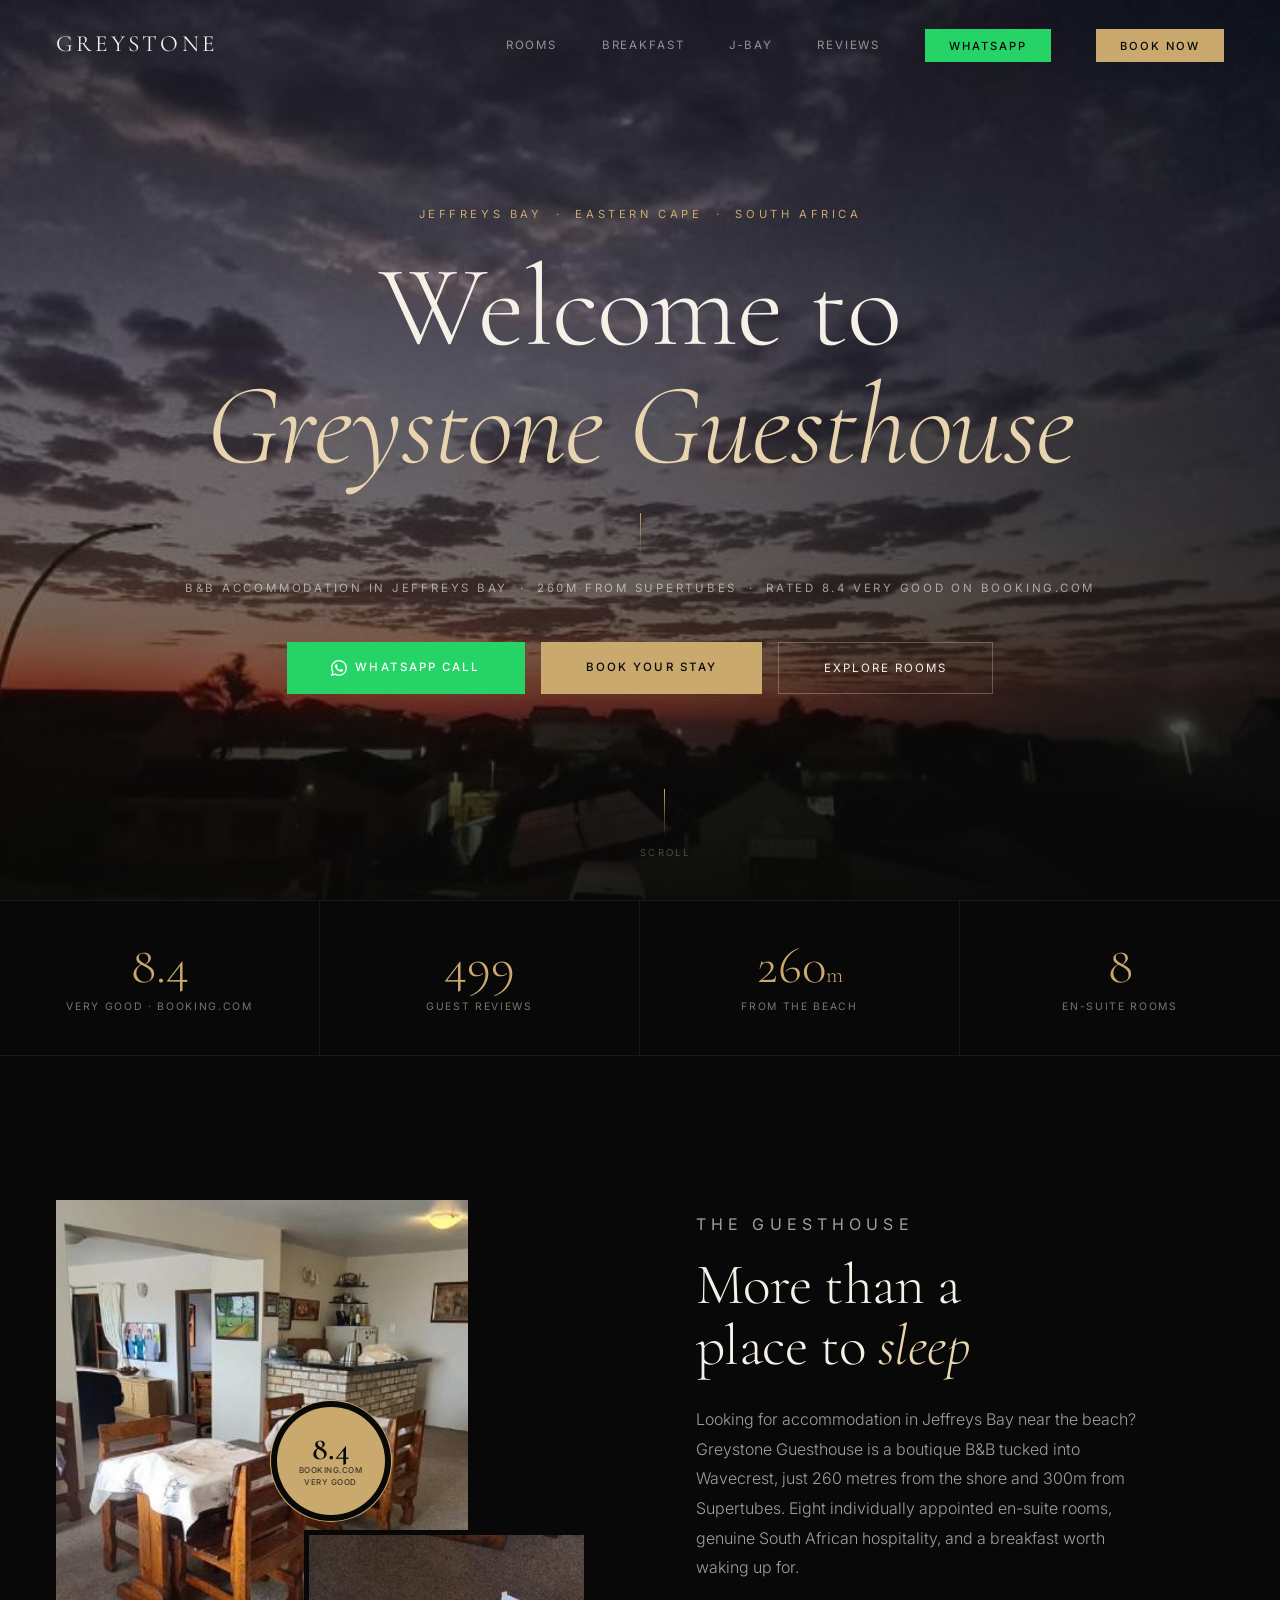
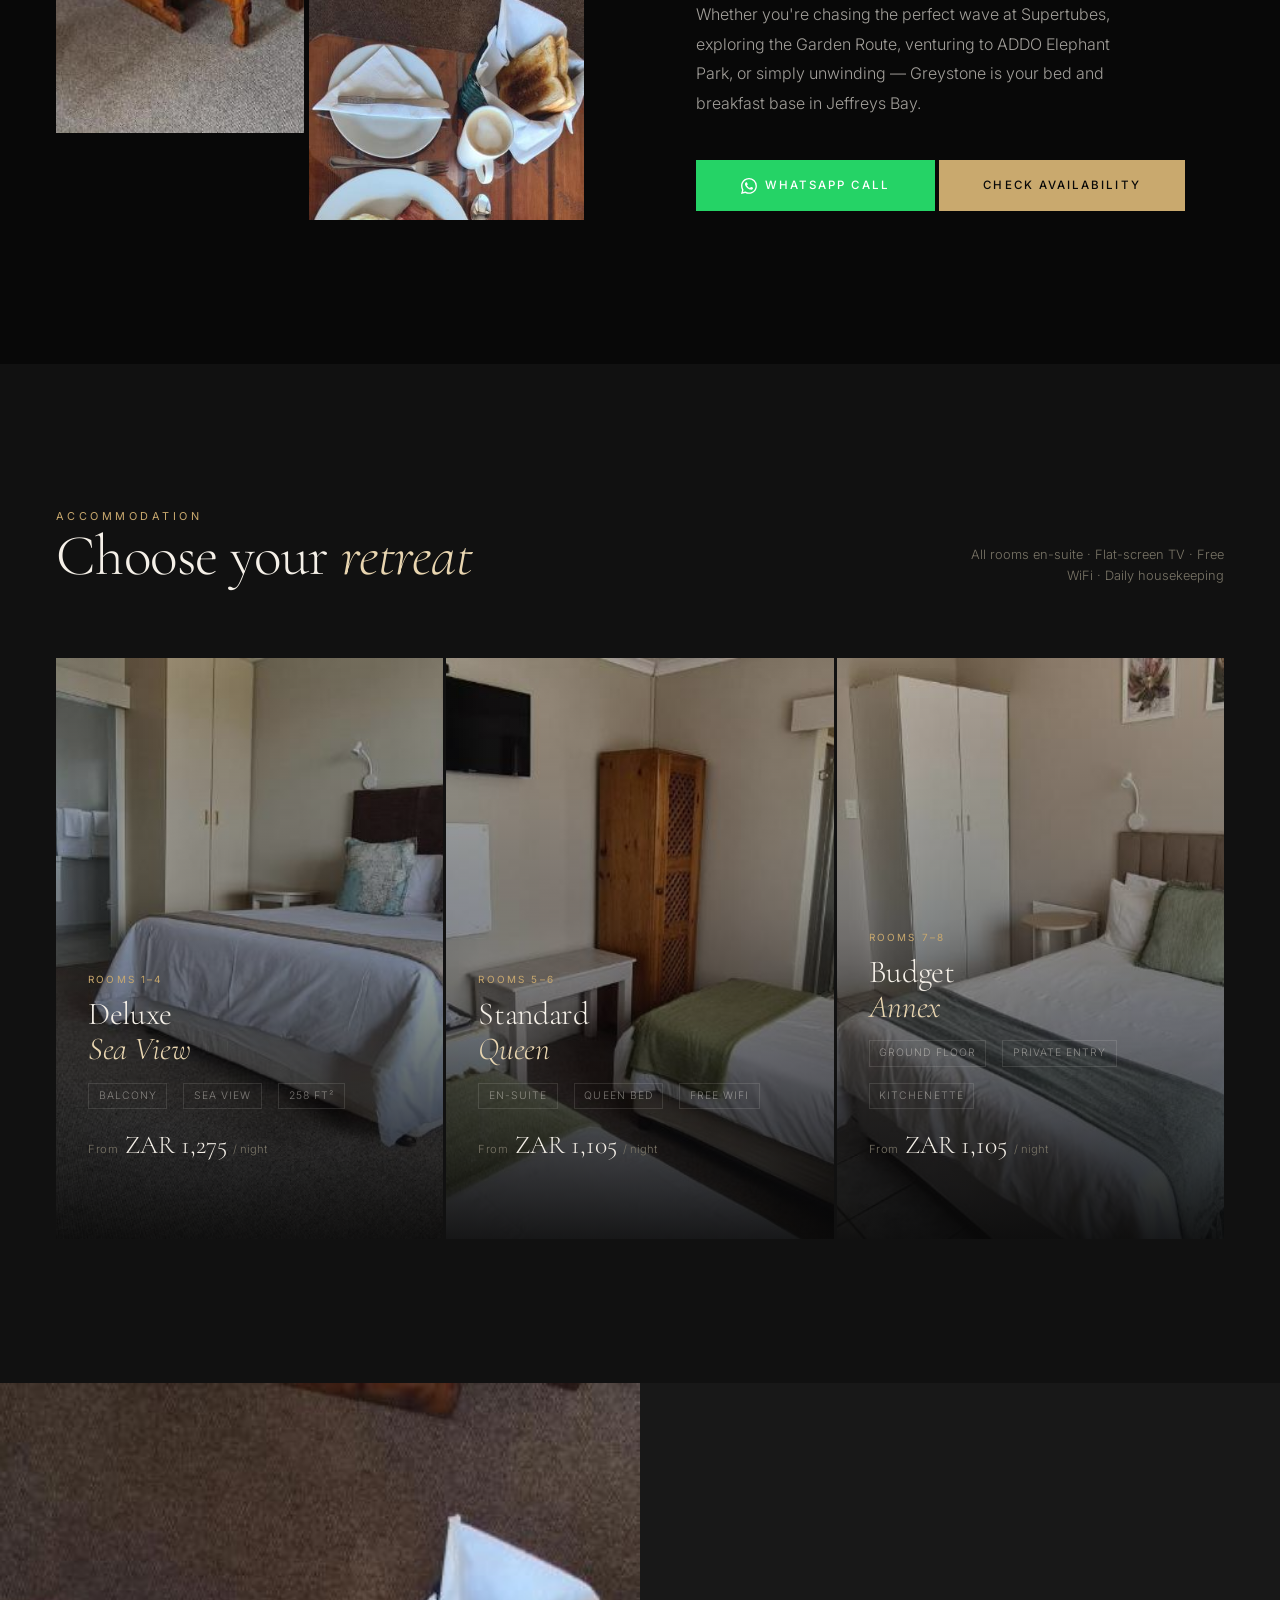
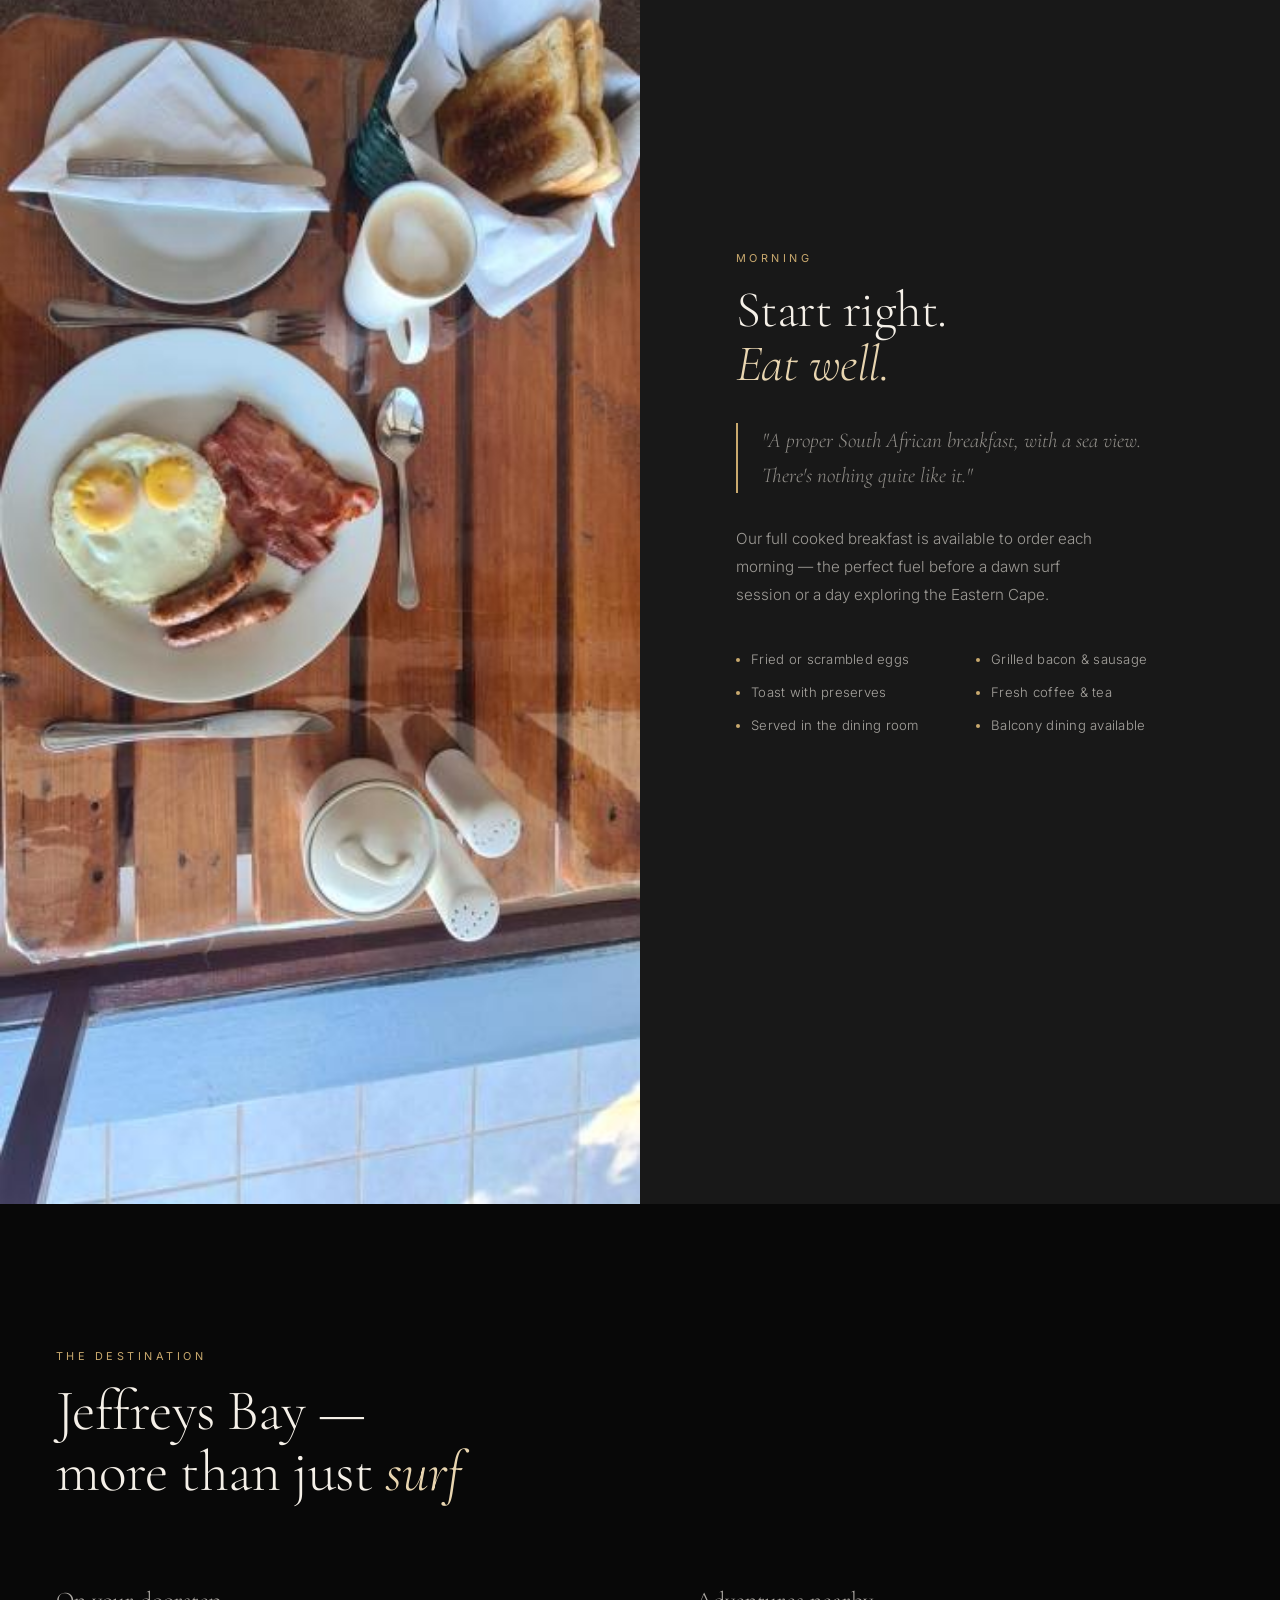
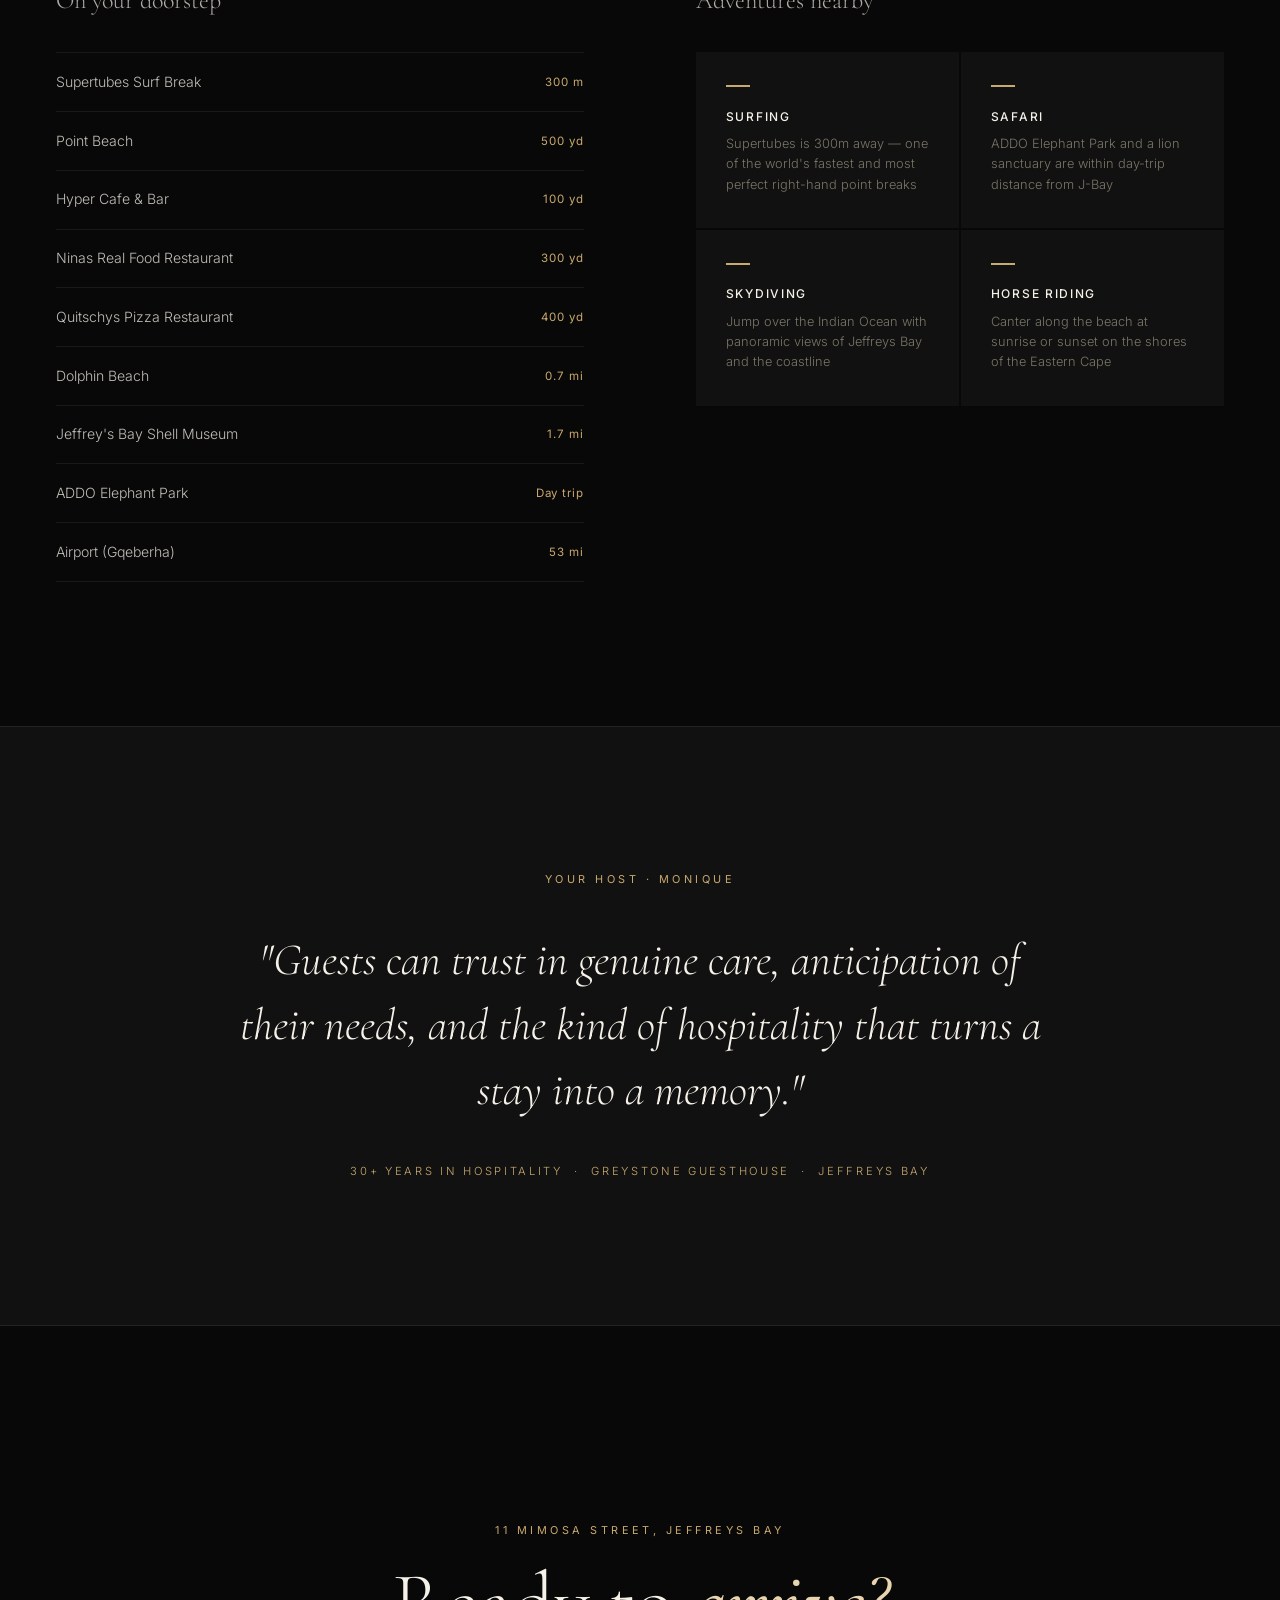
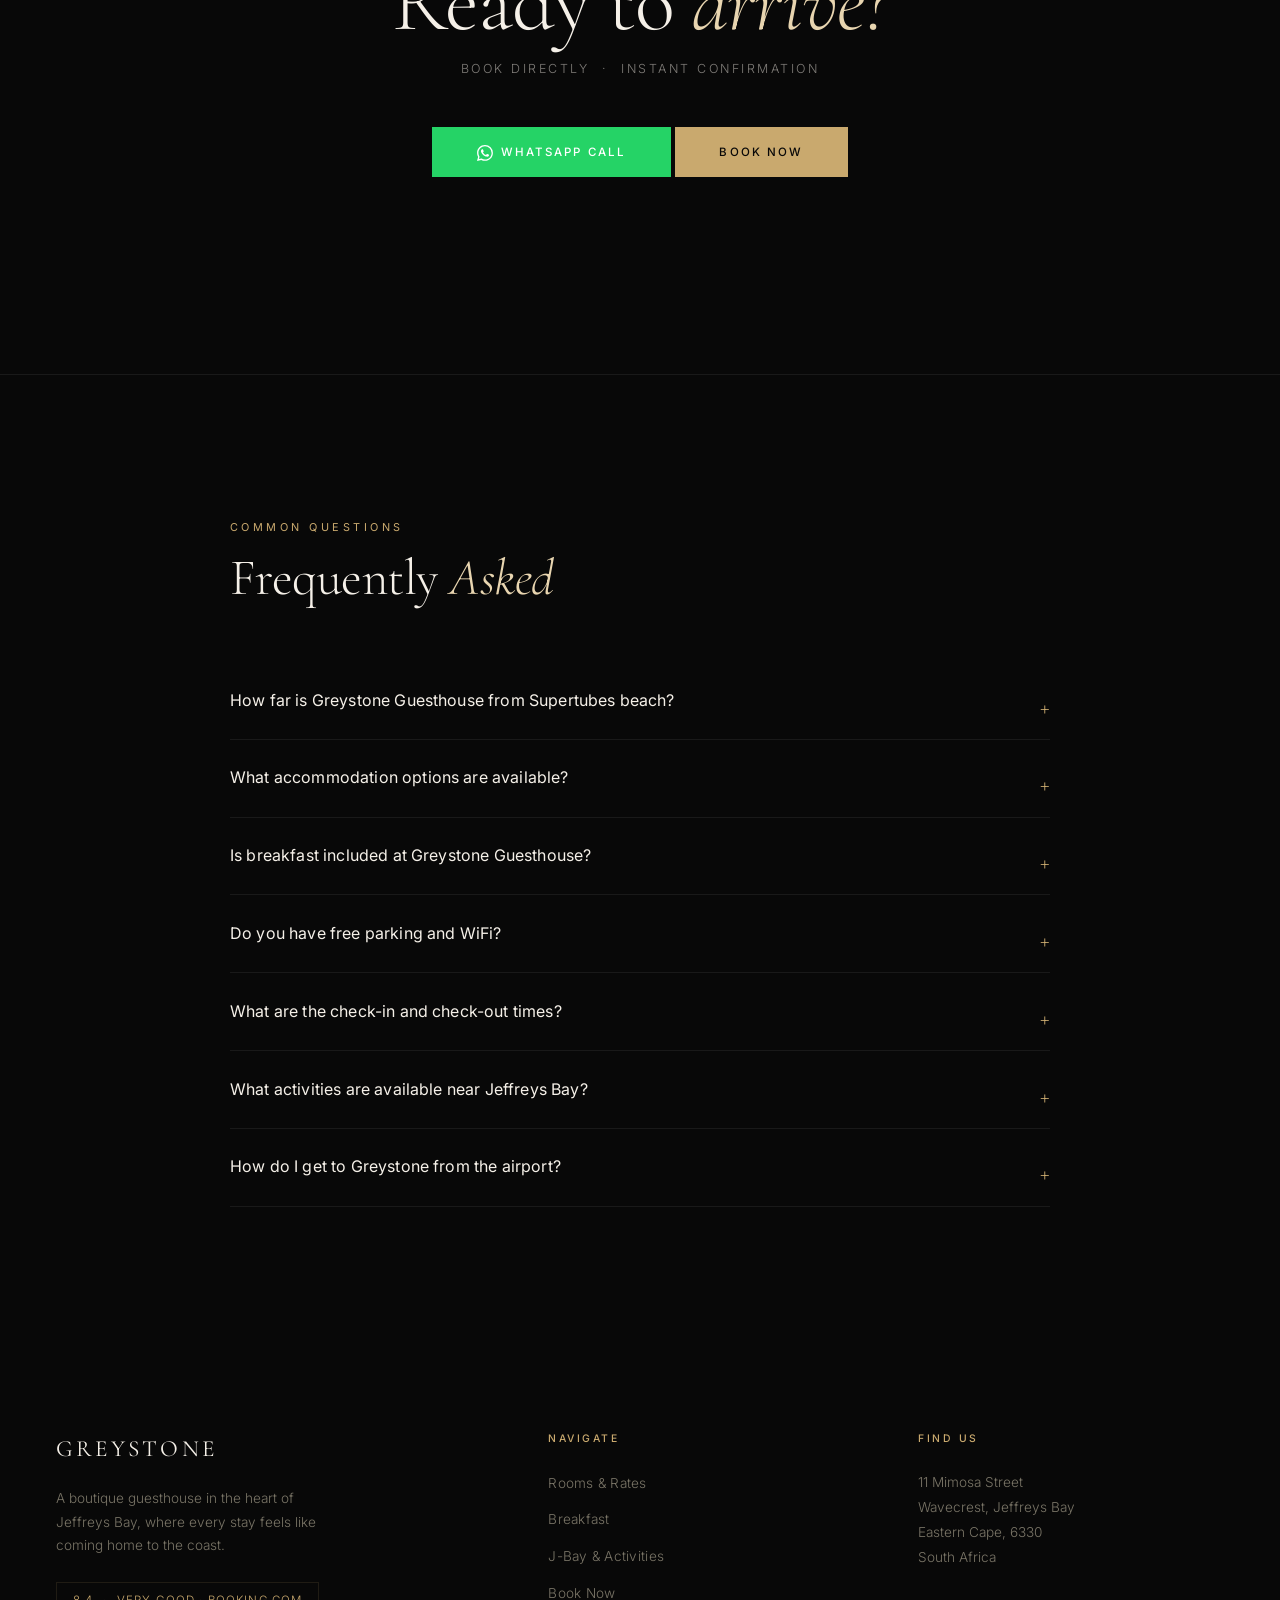
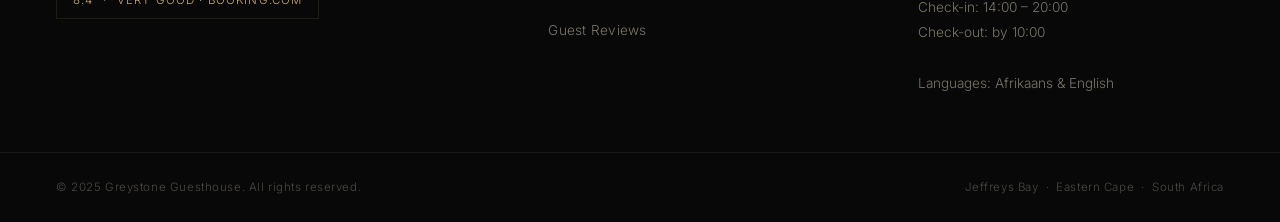
==== index.html @ b2147242 "Add comprehensive SEO: structured data, meta tags, FAQ section, sitemap - Add Schema.org JSON-LD (Lo" ====
<!DOCTYPE html>
<html lang="en-ZA">
<head>
  <meta charset="UTF-8">
  <meta name="viewport" content="width=device-width, initial-scale=1.0">
  <title>Greystone Guesthouse | B&B Accommodation in Jeffreys Bay, South Africa</title>
  <meta name="description" content="Greystone Guesthouse — affordable B&B accommodation in Jeffreys Bay, 260m from Supertubes beach. 8 en-suite rooms from ZAR 638/night, full South African breakfast, free WiFi & parking. Rated 8.4 Very Good on Booking.com. Book direct.">
  <meta name="keywords" content="Jeffreys Bay accommodation, B&B Jeffreys Bay, guesthouse Jeffreys Bay, Jeffreys Bay bed and breakfast, accommodation near Supertubes, J-Bay guesthouse, Eastern Cape accommodation, Jeffreys Bay holiday, surf accommodation Jeffreys Bay, budget accommodation Jeffreys Bay, sea view rooms Jeffreys Bay">
  <link rel="canonical" href="https://greystoneguesthouse.co.za/">

  <!-- Open Graph -->
  <meta property="og:type" content="website">
  <meta property="og:title" content="Greystone Guesthouse | B&B Accommodation in Jeffreys Bay">
  <meta property="og:description" content="Boutique guesthouse 260m from Supertubes. 8 en-suite rooms, full breakfast, free WiFi & parking. Rated 8.4 Very Good on Booking.com.">
  <meta property="og:url" content="https://greystoneguesthouse.co.za/">
  <meta property="og:image" content="https://greystoneguesthouse.co.za/images/553368676.jpg">
  <meta property="og:image:width" content="1200">
  <meta property="og:image:height" content="630">
  <meta property="og:locale" content="en_ZA">
  <meta property="og:site_name" content="Greystone Guesthouse">

  <!-- Twitter Card -->
  <meta name="twitter:card" content="summary_large_image">
  <meta name="twitter:title" content="Greystone Guesthouse | B&B Jeffreys Bay">
  <meta name="twitter:description" content="Boutique B&B 260m from Supertubes. 8 en-suite rooms, full breakfast, rated 8.4 Very Good on Booking.com.">
  <meta name="twitter:image" content="https://greystoneguesthouse.co.za/images/553368676.jpg">

  <!-- Geo tags for local SEO -->
  <meta name="geo.region" content="ZA-EC">
  <meta name="geo.placename" content="Jeffreys Bay">
  <meta name="geo.position" content="-34.0488;25.5304">
  <meta name="ICBM" content="-34.0488, 25.5304">

  <!-- Schema.org Structured Data -->
  <script type="application/ld+json">
  {
    "@context": "https://schema.org",
    "@type": "LodgingBusiness",
    "name": "Greystone Guesthouse",
    "alternateName": ["Greystone Guest House", "Greystone B&B Jeffreys Bay"],
    "description": "Boutique bed and breakfast accommodation in Jeffreys Bay, South Africa. Located 260 metres from Supertubes beach, Greystone Guesthouse offers 8 en-suite rooms with sea views, full South African breakfast, free WiFi, and free parking. Ideal for surfers, couples, and travellers exploring the Eastern Cape and Garden Route.",
    "url": "https://greystoneguesthouse.co.za",
    "telephone": "+27829537641",
    "image": [
      "https://greystoneguesthouse.co.za/images/553368676.jpg",
      "https://greystoneguesthouse.co.za/images/541777001.jpg",
      "https://greystoneguesthouse.co.za/images/553368832.jpg",
      "https://greystoneguesthouse.co.za/images/deluxe-seaview.jpg"
    ],
    "address": {
      "@type": "PostalAddress",
      "streetAddress": "11 Mimosa Street",
      "addressLocality": "Jeffreys Bay",
      "addressRegion": "Eastern Cape",
      "postalCode": "6330",
      "addressCountry": "ZA"
    },
    "geo": {
      "@type": "GeoCoordinates",
      "latitude": -34.0488,
      "longitude": 25.5304
    },
    "hasMap": "https://www.google.com/maps?q=-34.0488,25.5304",
    "checkinTime": "14:00",
    "checkoutTime": "10:00",
    "starRating": {
      "@type": "Rating",
      "ratingValue": "3"
    },
    "numberOfRooms": 8,
    "petsAllowed": false,
    "smokingAllowed": false,
    "availableLanguage": ["English", "Afrikaans"],
    "priceRange": "ZAR 638 - ZAR 1,275",
    "currenciesAccepted": "ZAR",
    "paymentAccepted": "Visa, Mastercard, Bank Transfer",
    "amenityFeature": [
      { "@type": "LocationFeatureSpecification", "name": "Free WiFi", "value": true },
      { "@type": "LocationFeatureSpecification", "name": "Free Parking", "value": true },
      { "@type": "LocationFeatureSpecification", "name": "En-suite Bathrooms", "value": true },
      { "@type": "LocationFeatureSpecification", "name": "Flat-screen TV", "value": true },
      { "@type": "LocationFeatureSpecification", "name": "Daily Housekeeping", "value": true },
      { "@type": "LocationFeatureSpecification", "name": "BBQ Facilities", "value": true },
      { "@type": "LocationFeatureSpecification", "name": "Games Room", "value": true },
      { "@type": "LocationFeatureSpecification", "name": "Breakfast Available", "value": true },
      { "@type": "LocationFeatureSpecification", "name": "Safety Deposit Box", "value": true },
      { "@type": "LocationFeatureSpecification", "name": "Shuttle Service", "value": true }
    ],
    "makesOffer": [
      {
        "@type": "Offer",
        "name": "Deluxe Sea View Room",
        "description": "258 ft² room with balcony, partial sea view, en-suite bathroom, flat-screen TV, and free WiFi. King or double bed options available.",
        "priceSpecification": {
          "@type": "PriceSpecification",
          "price": "1275",
          "priceCurrency": "ZAR",
          "unitText": "per night"
        }
      },
      {
        "@type": "Offer",
        "name": "Standard Queen Room",
        "description": "En-suite room with queen bed, flat-screen TV, and free WiFi. Comfortable and affordable accommodation in Jeffreys Bay.",
        "priceSpecification": {
          "@type": "PriceSpecification",
          "price": "1105",
          "priceCurrency": "ZAR",
          "unitText": "per night"
        }
      },
      {
        "@type": "Offer",
        "name": "Budget Annex Room",
        "description": "161 ft² ground floor room with private entrance, en-suite bathroom, kitchenette with microwave, fridge and kettle, flat-screen TV, and free WiFi.",
        "priceSpecification": {
          "@type": "PriceSpecification",
          "price": "1105",
          "priceCurrency": "ZAR",
          "unitText": "per night"
        }
      }
    ],
    "aggregateRating": {
      "@type": "AggregateRating",
      "ratingValue": "8.4",
      "bestRating": "10",
      "worstRating": "1",
      "ratingCount": "499",
      "reviewCount": "499"
    },
    "sameAs": [
      "https://www.booking.com/hotel/za/greystone-guesthouse-jeffreys-bay.en-gb.html",
      "https://www.tripadvisor.co.uk/Hotel_Review-g469383-d1342566-Reviews-Greystone_Guest_House-Jeffreys_Bay_Eastern_Cape.html"
    ]
  }
  </script>

  <!-- FAQ Schema -->
  <script type="application/ld+json">
  {
    "@context": "https://schema.org",
    "@type": "FAQPage",
    "mainEntity": [
      {
        "@type": "Question",
        "name": "How far is Greystone Guesthouse from Supertubes beach?",
        "acceptedAnswer": {
          "@type": "Answer",
          "text": "Greystone Guesthouse is just 260 metres (about a 3-minute walk) from the beach and 300 metres from Supertubes, one of the world's most famous surf breaks. We're located in the Wavecrest area of Jeffreys Bay."
        }
      },
      {
        "@type": "Question",
        "name": "What accommodation options are available at Greystone Guesthouse?",
        "acceptedAnswer": {
          "@type": "Answer",
          "text": "Greystone offers 8 en-suite rooms across three tiers: Deluxe Sea View rooms (Rooms 1-4) with balconies and sea views from ZAR 1,275/night, Standard Queen rooms (Rooms 5-6) from ZAR 1,105/night, and Budget Annex rooms (Rooms 7-8) with private entrances and kitchenettes from ZAR 1,105/night. Single occupancy rates start from ZAR 638/night."
        }
      },
      {
        "@type": "Question",
        "name": "Is breakfast included at Greystone Guesthouse?",
        "acceptedAnswer": {
          "@type": "Answer",
          "text": "A full cooked South African breakfast is available to order each morning, featuring eggs, bacon, sausages, toast, fresh coffee and tea. Breakfast can be enjoyed in the dining room or on the balcony with sea views."
        }
      },
      {
        "@type": "Question",
        "name": "Does Greystone Guesthouse have free parking and WiFi?",
        "acceptedAnswer": {
          "@type": "Answer",
          "text": "Yes, Greystone Guesthouse offers free private on-site parking (no reservation needed) and free WiFi throughout the property, including in all guest rooms."
        }
      },
      {
        "@type": "Question",
        "name": "What is the check-in and check-out time at Greystone Guesthouse?",
        "acceptedAnswer": {
          "@type": "Answer",
          "text": "Check-in is from 14:00 to 20:00 (advance notice of arrival time is required). Check-out is between 07:00 and 10:00."
        }
      },
      {
        "@type": "Question",
        "name": "What activities are available near Greystone Guesthouse in Jeffreys Bay?",
        "acceptedAnswer": {
          "@type": "Answer",
          "text": "Jeffreys Bay offers world-class surfing at Supertubes (300m away), beach horse riding, skydiving over the Indian Ocean, ADDO Elephant Park day trips, lion sanctuary visits, snorkelling, diving, fishing, windsurfing, golf, and hiking. Restaurants and a supermarket are within 100 metres."
        }
      },
      {
        "@type": "Question",
        "name": "How do I get to Greystone Guesthouse from the airport?",
        "acceptedAnswer": {
          "@type": "Answer",
          "text": "Greystone Guesthouse is 64 km (about 53 miles) from Chief Dawid Stuurman International Airport (formerly Port Elizabeth Airport) in Gqeberha. The drive takes approximately 1 hour. A shuttle service is available at an additional charge."
        }
      }
    ]
  }
  </script>

  <!-- Breadcrumb Schema -->
  <script type="application/ld+json">
  {
    "@context": "https://schema.org",
    "@type": "BreadcrumbList",
    "itemListElement": [
      {
        "@type": "ListItem",
        "position": 1,
        "name": "Greystone Guesthouse",
        "item": "https://greystoneguesthouse.co.za/"
      }
    ]
  }
  </script>

  <link rel="preconnect" href="https://fonts.googleapis.com">
  <link rel="preconnect" href="https://fonts.gstatic.com" crossorigin>
  <link href="https://fonts.googleapis.com/css2?family=Cormorant+Garamond:ital,wght@0,300;0,400;0,600;1,300;1,400;1,600&family=Inter:wght@300;400;500&display=swap" rel="stylesheet">
  <style>
    /* ─── RESET & BASE ─────────────────────────────────────────── */
    *, *::before, *::after { margin: 0; padding: 0; box-sizing: border-box; }

    :root {
      --ink:         #080808;
      --surface:     #111111;
      --surface-2:   #181818;
      --gold:        #C9A96E;
      --gold-light:  #E8D5B0;
      --gold-dim:    rgba(201,169,110,0.15);
      --cream:       #F5F0E8;
      --muted:       #7A7567;
      --border:      rgba(201,169,110,0.12);
      --border-faint:rgba(255,255,255,0.07);
    }

    html { scroll-behavior: smooth; }

    body {
      background: var(--ink);
      color: var(--cream);
      font-family: 'Inter', sans-serif;
      font-weight: 300;
      font-size: 16px;
      line-height: 1.6;
      overflow-x: hidden;
    }

    img { display: block; }

    /* ─── SCROLL REVEAL ─────────────────────────────────────────── */
    .reveal {
      opacity: 0;
      transform: translateY(44px);
      transition: opacity 0.85s cubic-bezier(.22,.6,.36,1),
                  transform 0.85s cubic-bezier(.22,.6,.36,1);
    }
    .reveal.visible { opacity: 1; transform: translateY(0); }
    .reveal-left  { opacity: 0; transform: translateX(-44px); transition: opacity 0.85s cubic-bezier(.22,.6,.36,1), transform 0.85s cubic-bezier(.22,.6,.36,1); }
    .reveal-left.visible { opacity: 1; transform: translateX(0); }
    .reveal-right { opacity: 0; transform: translateX(44px);  transition: opacity 0.85s cubic-bezier(.22,.6,.36,1), transform 0.85s cubic-bezier(.22,.6,.36,1); }
    .reveal-right.visible { opacity: 1; transform: translateX(0); }
    .d1 { transition-delay: 0.1s; }
    .d2 { transition-delay: 0.2s; }
    .d3 { transition-delay: 0.3s; }
    .d4 { transition-delay: 0.45s; }
    .d5 { transition-delay: 0.6s; }

    /* ─── TYPOGRAPHY HELPERS ────────────────────────────────────── */
    .eyebrow {
      font-family: 'Inter', sans-serif;
      font-size: 0.68rem;
      font-weight: 400;
      letter-spacing: 0.32em;
      text-transform: uppercase;
      color: var(--gold);
    }

    .display {
      font-family: 'Cormorant Garamond', serif;
      font-weight: 300;
      line-height: 1.05;
      letter-spacing: -0.01em;
    }
    .display em { font-style: italic; color: var(--gold-light); }

    /* ─── NAV ───────────────────────────────────────────────────── */
    #nav {
      position: fixed;
      top: 0; left: 0; right: 0;
      z-index: 200;
      padding: 1.6rem 3.5rem;
      display: flex;
      align-items: center;
      justify-content: space-between;
      transition: background 0.5s, backdrop-filter 0.5s, padding 0.4s, border-color 0.5s;
      border-bottom: 1px solid transparent;
    }

    #nav.scrolled {
      background: rgba(8,8,8,0.88);
      backdrop-filter: blur(16px);
      -webkit-backdrop-filter: blur(16px);
      padding: 1.1rem 3.5rem;
      border-color: var(--border-faint);
    }

    .nav-logo {
      font-family: 'Cormorant Garamond', serif;
      font-size: 1.45rem;
      font-weight: 400;
      letter-spacing: 0.14em;
      text-transform: uppercase;
      color: var(--cream);
      text-decoration: none;
    }

    .nav-links {
      display: flex;
      align-items: center;
      gap: 2.8rem;
      list-style: none;
    }

    .nav-links a {
      font-size: 0.72rem;
      font-weight: 400;
      letter-spacing: 0.16em;
      text-transform: uppercase;
      color: rgba(245,240,232,0.55);
      text-decoration: none;
      transition: color 0.25s;
    }
    .nav-links a:hover { color: var(--cream); }

    .nav-book {
      font-size: 0.7rem !important;
      font-weight: 500 !important;
      letter-spacing: 0.18em !important;
      color: var(--ink) !important;
      background: var(--gold);
      padding: 0.6rem 1.5rem;
      transition: background 0.25s, transform 0.25s !important;
    }
    .nav-book:hover { background: var(--gold-light) !important; transform: translateY(-1px) !important; }

    /* ─── HERO ──────────────────────────────────────────────────── */
    .hero {
      position: relative;
      height: 100vh;
      min-height: 680px;
      display: flex;
      align-items: center;
      justify-content: center;
      overflow: hidden;
    }

    .hero-bg {
      position: absolute;
      inset: 0;
      background-image: url('images/553368676.jpg');
      background-size: cover;
      background-position: center 40%;
      transform: scale(1.06);
      transition: transform 9s cubic-bezier(.25,.46,.45,.94);
    }
    .hero-bg.loaded { transform: scale(1); }

    .hero-overlay {
      position: absolute;
      inset: 0;
      background: linear-gradient(
        175deg,
        rgba(8,8,8,0.28) 0%,
        rgba(8,8,8,0.18) 35%,
        rgba(8,8,8,0.55) 70%,
        rgba(8,8,8,0.98) 100%
      );
    }

    .hero-content {
      position: relative;
      z-index: 2;
      text-align: center;
      padding: 0 1.5rem;
      max-width: 960px;
    }

    .hero-eyebrow {
      display: block;
      font-family: 'Inter', sans-serif;
      font-size: 0.7rem;
      font-weight: 400;
      letter-spacing: 0.32em;
      text-transform: uppercase;
      color: var(--gold);
      margin-bottom: 1.6rem;
      opacity: 0;
      transform: translateY(18px);
      animation: heroFade 0.9s 0.4s cubic-bezier(.22,.6,.36,1) forwards;
    }

    .hero-title {
      font-family: 'Cormorant Garamond', serif;
      font-size: clamp(3.8rem, 9vw, 7.5rem);
      font-weight: 300;
      line-height: 1.02;
      letter-spacing: -0.01em;
      margin-bottom: 1.8rem;
      opacity: 0;
      transform: translateY(28px);
      animation: heroFade 0.9s 0.62s cubic-bezier(.22,.6,.36,1) forwards;
    }
    .hero-title em { font-style: italic; color: var(--gold-light); }

    .hero-divider {
      width: 1px;
      height: 40px;
      background: linear-gradient(to bottom, var(--gold), transparent);
      margin: 0 auto 1.6rem;
      opacity: 0;
      animation: heroFade 0.9s 0.82s cubic-bezier(.22,.6,.36,1) forwards;
    }

    .hero-sub {
      font-size: 0.72rem;
      font-weight: 400;
      letter-spacing: 0.24em;
      text-transform: uppercase;
      color: rgba(245,240,232,0.6);
      margin-bottom: 2.8rem;
      opacity: 0;
      transform: translateY(14px);
      animation: heroFade 0.9s 0.92s cubic-bezier(.22,.6,.36,1) forwards;
    }

    .hero-ctas {
      display: flex;
      gap: 1rem;
      justify-content: center;
      flex-wrap: wrap;
      opacity: 0;
      transform: translateY(14px);
      animation: heroFade 0.9s 1.1s cubic-bezier(.22,.6,.36,1) forwards;
    }

    .btn-gold {
      display: inline-block;
      background: var(--gold);
      color: var(--ink);
      padding: 1rem 2.8rem;
      font-size: 0.72rem;
      font-weight: 500;
      letter-spacing: 0.18em;
      text-transform: uppercase;
      text-decoration: none;
      transition: background 0.25s, transform 0.25s;
      cursor: pointer;
    }
    .btn-gold:hover { background: var(--gold-light); transform: translateY(-2px); }

    .btn-outline {
      display: inline-block;
      border: 1px solid rgba(245,240,232,0.28);
      color: var(--cream);
      padding: 1rem 2.8rem;
      font-size: 0.72rem;
      font-weight: 400;
      letter-spacing: 0.18em;
      text-transform: uppercase;
      text-decoration: none;
      transition: border-color 0.25s, transform 0.25s;
      cursor: pointer;
    }
    .btn-outline:hover { border-color: var(--cream); transform: translateY(-2px); }

    .btn-whatsapp {
      display: inline-block;
      background: #25D366;
      color: #fff;
      padding: 1rem 2.8rem;
      font-size: 0.72rem;
      font-weight: 500;
      letter-spacing: 0.18em;
      text-transform: uppercase;
      text-decoration: none;
      transition: background 0.25s, transform 0.25s;
      cursor: pointer;
    }
    .btn-whatsapp:hover { background: #1ebe57; transform: translateY(-2px); }
    .btn-whatsapp svg { vertical-align: middle; margin-right: 0.5rem; }

    .hero-scroll-indicator {
      position: absolute;
      bottom: 2.5rem;
      left: 50%;
      transform: translateX(-50%);
      display: flex;
      flex-direction: column;
      align-items: center;
      gap: 0.5rem;
      z-index: 2;
      opacity: 0;
      animation: heroFade 0.9s 1.5s forwards;
    }
    .hero-scroll-indicator span {
      font-size: 0.6rem;
      letter-spacing: 0.24em;
      text-transform: uppercase;
      color: rgba(245,240,232,0.35);
    }
    .scroll-line {
      width: 1px;
      height: 48px;
      background: linear-gradient(to bottom, var(--gold), transparent);
      animation: scrollPulse 2.2s ease-in-out infinite;
    }

    @keyframes heroFade {
      to { opacity: 1; transform: translateY(0) translateX(0); }
    }
    @keyframes scrollPulse {
      0%,100% { transform: scaleY(1); opacity: 0.7; }
      50% { transform: scaleY(0.65); opacity: 0.25; }
    }

    /* ─── STATS BAR ─────────────────────────────────────────────── */
    .stats-bar {
      display: grid;
      grid-template-columns: repeat(4, 1fr);
      border-top: 1px solid var(--border-faint);
      border-bottom: 1px solid var(--border-faint);
    }

    .stat {
      padding: 2.5rem 1rem;
      text-align: center;
      border-right: 1px solid var(--border-faint);
      position: relative;
    }
    .stat:last-child { border-right: none; }

    .stat-num {
      font-family: 'Cormorant Garamond', serif;
      font-size: clamp(2.6rem, 4vw, 3.8rem);
      font-weight: 300;
      color: var(--gold);
      line-height: 1;
      display: block;
    }

    .stat-label {
      font-size: 0.65rem;
      font-weight: 400;
      letter-spacing: 0.16em;
      text-transform: uppercase;
      color: var(--muted);
      margin-top: 0.4rem;
      display: block;
    }

    /* ─── ABOUT ─────────────────────────────────────────────────── */
    .about-section {
      padding: 9rem 3.5rem;
    }

    .about-inner {
      max-width: 1300px;
      margin: 0 auto;
      display: grid;
      grid-template-columns: 1fr 1fr;
      gap: 7rem;
      align-items: center;
    }

    .about-visual {
      position: relative;
      height: 620px;
    }

    .about-img-main {
      position: absolute;
      top: 0; left: 0;
      width: 78%;
      height: 86%;
      object-fit: cover;
      object-position: center;
    }

    .about-img-inset {
      position: absolute;
      bottom: 0; right: 0;
      width: 52%;
      height: 46%;
      object-fit: cover;
      object-position: center top;
      outline: 5px solid var(--ink);
    }

    .about-badge {
      position: absolute;
      top: 42%; left: 52%;
      transform: translate(-50%, -50%);
      width: 108px;
      height: 108px;
      background: var(--gold);
      border-radius: 50%;
      display: flex;
      flex-direction: column;
      align-items: center;
      justify-content: center;
      z-index: 3;
      box-shadow: 0 0 0 6px var(--ink), 0 0 0 7px var(--gold);
    }
    .about-badge-num {
      font-family: 'Cormorant Garamond', serif;
      font-size: 2rem;
      font-weight: 600;
      color: var(--ink);
      line-height: 1;
    }
    .about-badge-text {
      font-family: 'Inter', sans-serif;
      font-size: 0.5rem;
      font-weight: 500;
      letter-spacing: 0.06em;
      text-transform: uppercase;
      color: rgba(8,8,8,0.7);
      text-align: center;
      line-height: 1.4;
    }

    .about-text .eyebrow { margin-bottom: 1rem; }

    .about-text h2 {
      font-size: clamp(2.8rem, 4.5vw, 4.2rem);
      margin-bottom: 1.8rem;
    }

    .about-text p {
      font-size: 1rem;
      line-height: 1.85;
      color: rgba(245,240,232,0.65);
      max-width: 440px;
    }
    .about-text p + p { margin-top: 1.1rem; }

    .about-text .btn-gold { margin-top: 2.6rem; }

    /* ─── ROOMS ─────────────────────────────────────────────────── */
    .rooms-section {
      background: var(--surface);
      padding: 9rem 3.5rem;
    }

    .rooms-header {
      max-width: 1300px;
      margin: 0 auto 4.5rem;
      display: flex;
      justify-content: space-between;
      align-items: flex-end;
      gap: 2rem;
    }

    .rooms-header h2 { font-size: clamp(2.8rem, 4.5vw, 4.2rem); }

    .rooms-note {
      font-size: 0.8rem;
      color: var(--muted);
      max-width: 260px;
      text-align: right;
      line-height: 1.6;
    }

    .rooms-grid {
      max-width: 1300px;
      margin: 0 auto;
      display: grid;
      grid-template-columns: repeat(3, 1fr);
      gap: 3px;
    }

    .room-card {
      position: relative;
      overflow: hidden;
      aspect-ratio: 2/3;
    }

    .room-card img {
      width: 100%;
      height: 100%;
      object-fit: cover;
      transition: transform 0.7s cubic-bezier(.25,.46,.45,.94);
    }
    .room-card:hover img { transform: scale(1.07); }

    .room-card-overlay {
      position: absolute;
      inset: 0;
      background: linear-gradient(
        to top,
        rgba(8,8,8,0.92) 0%,
        rgba(8,8,8,0.4) 45%,
        rgba(8,8,8,0.06) 100%
      );
      transition: background 0.4s;
    }
    .room-card:hover .room-card-overlay {
      background: linear-gradient(to top, rgba(8,8,8,0.96) 0%, rgba(8,8,8,0.55) 50%, rgba(8,8,8,0.1) 100%);
    }

    .room-card-body {
      position: absolute;
      bottom: 0; left: 0; right: 0;
      padding: 2.2rem 2rem;
    }

    .room-tier {
      font-size: 0.62rem;
      font-weight: 400;
      letter-spacing: 0.22em;
      text-transform: uppercase;
      color: var(--gold);
      margin-bottom: 0.5rem;
    }

    .room-name {
      font-family: 'Cormorant Garamond', serif;
      font-size: 2rem;
      font-weight: 300;
      line-height: 1.1;
      margin-bottom: 1rem;
    }

    .room-features {
      display: flex;
      gap: 1rem;
      flex-wrap: wrap;
      margin-bottom: 1rem;
    }

    .room-feature {
      font-size: 0.65rem;
      letter-spacing: 0.1em;
      text-transform: uppercase;
      color: rgba(245,240,232,0.45);
      border: 1px solid rgba(245,240,232,0.12);
      padding: 0.25rem 0.6rem;
    }

    .room-price-line {
      display: flex;
      align-items: baseline;
      gap: 0.4rem;
    }
    .room-price-from {
      font-size: 0.7rem;
      color: var(--muted);
      letter-spacing: 0.05em;
    }
    .room-price-amount {
      font-family: 'Cormorant Garamond', serif;
      font-size: 1.6rem;
      font-weight: 300;
      color: var(--cream);
    }
    .room-price-unit {
      font-size: 0.7rem;
      color: var(--muted);
    }

    .room-hover-cta {
      margin-top: 1.2rem;
      font-size: 0.65rem;
      letter-spacing: 0.2em;
      text-transform: uppercase;
      color: var(--gold);
      opacity: 0;
      transform: translateY(8px);
      transition: opacity 0.3s, transform 0.3s;
      text-decoration: none;
      display: inline-block;
    }
    .room-card:hover .room-hover-cta { opacity: 1; transform: translateY(0); }

    /* ─── BREAKFAST ─────────────────────────────────────────────── */
    .breakfast-section {
      display: grid;
      grid-template-columns: 1fr 1fr;
      min-height: 85vh;
    }

    .breakfast-visual {
      position: relative;
      overflow: hidden;
    }
    .breakfast-visual img {
      width: 100%;
      height: 100%;
      object-fit: cover;
      object-position: center top;
    }

    .breakfast-content {
      background: var(--surface-2);
      padding: 8rem 6rem;
      display: flex;
      flex-direction: column;
      justify-content: center;
    }

    .breakfast-content .eyebrow { margin-bottom: 1rem; }
    .breakfast-content h2 { font-size: clamp(2.6rem, 4vw, 3.8rem); margin-bottom: 2rem; }

    .breakfast-quote {
      font-family: 'Cormorant Garamond', serif;
      font-size: 1.32rem;
      font-style: italic;
      font-weight: 300;
      line-height: 1.65;
      color: rgba(245,240,232,0.55);
      border-left: 2px solid var(--gold);
      padding-left: 1.5rem;
      margin-bottom: 2rem;
    }

    .breakfast-body {
      font-size: 0.95rem;
      line-height: 1.85;
      color: rgba(245,240,232,0.6);
      max-width: 380px;
      margin-bottom: 2.5rem;
    }

    .breakfast-grid {
      display: grid;
      grid-template-columns: 1fr 1fr;
      gap: 0.75rem 2rem;
    }

    .breakfast-item {
      display: flex;
      align-items: center;
      gap: 0.7rem;
      font-size: 0.82rem;
      color: rgba(245,240,232,0.65);
      letter-spacing: 0.02em;
    }
    .breakfast-item::before {
      content: '';
      width: 4px;
      height: 4px;
      background: var(--gold);
      border-radius: 50%;
      flex-shrink: 0;
    }

    /* ─── LOCATION ──────────────────────────────────────────────── */
    .location-section {
      padding: 9rem 3.5rem;
    }

    .location-inner {
      max-width: 1300px;
      margin: 0 auto;
    }

    .location-header {
      margin-bottom: 5rem;
    }
    .location-header .eyebrow { margin-bottom: 1rem; }
    .location-header h2 { font-size: clamp(2.8rem, 4.5vw, 4.2rem); }

    .location-grid {
      display: grid;
      grid-template-columns: 1fr 1fr;
      gap: 7rem;
      align-items: start;
    }

    .location-proximity h3 {
      font-family: 'Cormorant Garamond', serif;
      font-size: 1.5rem;
      font-weight: 300;
      margin-bottom: 2rem;
      color: rgba(245,240,232,0.7);
    }

    .proximity-list {
      list-style: none;
    }

    .proximity-item {
      display: flex;
      justify-content: space-between;
      align-items: center;
      padding: 1.1rem 0;
      border-bottom: 1px solid var(--border-faint);
      font-size: 0.88rem;
    }
    .proximity-item:first-child { border-top: 1px solid var(--border-faint); }

    .proximity-name { color: rgba(245,240,232,0.78); }
    .proximity-dist {
      font-size: 0.72rem;
      color: var(--gold);
      letter-spacing: 0.08em;
      font-weight: 400;
    }

    .activities h3 {
      font-family: 'Cormorant Garamond', serif;
      font-size: 1.5rem;
      font-weight: 300;
      margin-bottom: 2rem;
      color: rgba(245,240,232,0.7);
    }

    .activities-grid {
      display: grid;
      grid-template-columns: 1fr 1fr;
      gap: 2px;
    }

    .activity-card {
      background: var(--surface);
      padding: 2rem 1.8rem;
      border: 1px solid transparent;
      transition: border-color 0.3s, background 0.3s;
      cursor: default;
    }
    .activity-card:hover {
      border-color: var(--border);
      background: var(--surface-2);
    }

    .activity-icon-line {
      width: 24px;
      height: 2px;
      background: var(--gold);
      margin-bottom: 1.2rem;
    }

    .activity-name {
      font-size: 0.75rem;
      font-weight: 500;
      letter-spacing: 0.14em;
      text-transform: uppercase;
      margin-bottom: 0.5rem;
    }

    .activity-desc {
      font-size: 0.8rem;
      color: var(--muted);
      line-height: 1.6;
    }

    /* ─── HOST ──────────────────────────────────────────────────── */
    .host-section {
      background: var(--surface);
      padding: 9rem 3.5rem;
      border-top: 1px solid var(--border-faint);
      border-bottom: 1px solid var(--border-faint);
    }

    .host-inner {
      max-width: 820px;
      margin: 0 auto;
      text-align: center;
    }

    .host-inner .eyebrow { margin-bottom: 2.5rem; }

    .host-quote {
      font-family: 'Cormorant Garamond', serif;
      font-size: clamp(1.9rem, 3.5vw, 3rem);
      font-weight: 300;
      font-style: italic;
      line-height: 1.45;
      color: var(--cream);
      margin-bottom: 2.5rem;
    }

    .host-attribution {
      font-size: 0.7rem;
      letter-spacing: 0.24em;
      text-transform: uppercase;
      color: var(--gold);
    }

    /* ─── CTA BANNER ────────────────────────────────────────────── */
    .cta-section {
      position: relative;
      height: 72vh;
      min-height: 500px;
      display: flex;
      align-items: center;
      justify-content: center;
      overflow: hidden;
    }

    .cta-bg {
      position: absolute;
      inset: 0;
      background-image: url('images/553368832.jpg');
      background-size: cover;
      background-position: center 25%;
      background-attachment: fixed;
    }

    .cta-overlay {
      position: absolute;
      inset: 0;
      background: rgba(8,8,8,0.68);
    }

    .cta-content {
      position: relative;
      z-index: 2;
      text-align: center;
      padding: 0 2rem;
    }

    .cta-content .eyebrow { margin-bottom: 1.2rem; }

    .cta-title {
      font-size: clamp(3.2rem, 6.5vw, 5.8rem);
      margin-bottom: 0.8rem;
    }

    .cta-sub {
      font-size: 0.78rem;
      letter-spacing: 0.2em;
      text-transform: uppercase;
      color: rgba(245,240,232,0.5);
      margin-bottom: 3rem;
    }

    /* ─── FOOTER ────────────────────────────────────────────────── */
    .footer-main {
      padding: 5rem 3.5rem 3.5rem;
      max-width: 1300px;
      margin: 0 auto;
      display: grid;
      grid-template-columns: 1.4fr 1fr 1fr;
      gap: 4rem;
    }

    .footer-brand .nav-logo { display: block; margin-bottom: 1.2rem; }

    .footer-brand p {
      font-size: 0.85rem;
      line-height: 1.75;
      color: var(--muted);
      max-width: 280px;
    }

    .footer-rating {
      display: inline-flex;
      align-items: center;
      gap: 0.6rem;
      margin-top: 1.5rem;
      padding: 0.5rem 1rem;
      border: 1px solid var(--border);
      font-size: 0.72rem;
      letter-spacing: 0.1em;
      text-transform: uppercase;
      color: var(--gold);
    }

    .footer-heading {
      font-size: 0.65rem;
      font-weight: 500;
      letter-spacing: 0.24em;
      text-transform: uppercase;
      color: var(--gold);
      margin-bottom: 1.4rem;
    }

    .footer-links {
      list-style: none;
      display: flex;
      flex-direction: column;
      gap: 0.7rem;
    }
    .footer-links a {
      font-size: 0.85rem;
      color: var(--muted);
      text-decoration: none;
      letter-spacing: 0.02em;
      transition: color 0.2s;
    }
    .footer-links a:hover { color: var(--cream); }

    address {
      font-style: normal;
      font-size: 0.85rem;
      line-height: 1.85;
      color: var(--muted);
    }

    .footer-bottom {
      border-top: 1px solid var(--border-faint);
      padding: 1.6rem 3.5rem;
      display: flex;
      justify-content: space-between;
      align-items: center;
      max-width: 1300px;
      margin: 0 auto;
    }
    .footer-bottom p {
      font-size: 0.72rem;
      color: rgba(122,117,103,0.6);
      letter-spacing: 0.05em;
    }

    /* ─── FAQ ───────────────────────────────────────────────────── */
    .faq-section {
      padding: 9rem 3.5rem;
      border-top: 1px solid var(--border-faint);
    }

    .faq-inner {
      max-width: 820px;
      margin: 0 auto;
    }

    .faq-inner .eyebrow { margin-bottom: 1rem; }
    .faq-inner h2 { font-size: clamp(2.6rem, 4vw, 3.8rem); margin-bottom: 3.5rem; }

    .faq-list { display: flex; flex-direction: column; }

    .faq-item {
      border-bottom: 1px solid var(--border-faint);
    }

    .faq-question {
      display: block;
      padding: 1.6rem 0;
      font-size: 1rem;
      font-weight: 400;
      color: var(--cream);
      cursor: pointer;
      list-style: none;
      letter-spacing: 0.01em;
      transition: color 0.25s;
    }
    .faq-question:hover { color: var(--gold); }
    .faq-question::-webkit-details-marker { display: none; }
    .faq-question::marker { display: none; content: ''; }

    .faq-question::after {
      content: '+';
      float: right;
      font-family: 'Cormorant Garamond', serif;
      font-size: 1.5rem;
      font-weight: 300;
      color: var(--gold);
      transition: transform 0.3s;
    }
    .faq-item[open] .faq-question::after {
      transform: rotate(45deg);
    }

    .faq-answer {
      padding: 0 0 1.6rem;
      font-size: 0.92rem;
      line-height: 1.8;
      color: rgba(245,240,232,0.6);
      max-width: 680px;
    }

    /* ─── RESPONSIVE ────────────────────────────────────────────── */
    @media (max-width: 1024px) {
      #nav { padding: 1.4rem 2rem; }
      #nav.scrolled { padding: 1rem 2rem; }
      .about-section { padding: 6rem 2rem; }
      .about-inner { gap: 4rem; }
      .rooms-section { padding: 6rem 2rem; }
      .breakfast-content { padding: 5rem 3.5rem; }
      .location-section { padding: 6rem 2rem; }
      .host-section { padding: 6rem 2rem; }
      .footer-main { padding: 4rem 2rem; gap: 3rem; }
      .footer-bottom { padding: 1.4rem 2rem; }
    }

    @media (max-width: 768px) {
      #nav { padding: 1.2rem 1.5rem; }
      #nav.scrolled { padding: 0.9rem 1.5rem; }
      .nav-links { display: none; }

      .hero-title { font-size: clamp(3rem, 11vw, 4.5rem); }

      .stats-bar { grid-template-columns: 1fr 1fr; }
      .stat { border-right: none; border-bottom: 1px solid var(--border-faint); }
      .stat:nth-child(odd) { border-right: 1px solid var(--border-faint); }
      .stat:last-child, .stat:nth-last-child(2):nth-child(odd) { border-bottom: none; }

      .about-section { padding: 5rem 1.5rem; }
      .about-inner { grid-template-columns: 1fr; gap: 3rem; }
      .about-visual { height: 360px; }
      .about-text h2 { font-size: clamp(2.4rem, 7vw, 3.2rem); }
      .about-text p { max-width: 100%; }

      .rooms-section { padding: 5rem 1.5rem; }
      .rooms-header { flex-direction: column; align-items: flex-start; }
      .rooms-note { text-align: left; }
      .rooms-grid { grid-template-columns: 1fr; }
      .room-card { aspect-ratio: 4/3; }

      .breakfast-section { grid-template-columns: 1fr; }
      .breakfast-visual { height: 55vw; min-height: 280px; }
      .breakfast-content { padding: 4rem 1.5rem; }
      .breakfast-content h2 { font-size: clamp(2.2rem, 7vw, 3rem); }
      .breakfast-grid { grid-template-columns: 1fr; }

      .location-section { padding: 5rem 1.5rem; }
      .location-grid { grid-template-columns: 1fr; gap: 4rem; }
      .activities-grid { grid-template-columns: 1fr; }

      .host-section { padding: 5rem 1.5rem; }
      .host-quote { font-size: clamp(1.6rem, 5.5vw, 2.2rem); }

      .faq-section { padding: 5rem 1.5rem; }

      .cta-bg { background-attachment: scroll; }
      .cta-title { font-size: clamp(2.8rem, 9vw, 4rem); }

      .footer-main { grid-template-columns: 1fr; padding: 3.5rem 1.5rem; gap: 2.5rem; }
      .footer-bottom { padding: 1.4rem 1.5rem; flex-direction: column; gap: 0.4rem; text-align: center; }
    }

    @media (prefers-reduced-motion: reduce) {
      .reveal, .reveal-left, .reveal-right { opacity: 1; transform: none; transition: none; }
      .hero-bg { transition: none; }
      .scroll-line { animation: none; }
    }
  </style>
</head>

<body>

  <!-- ── NAV ─────────────────────────────────────────────────────── -->
  <nav id="nav" aria-label="Main navigation">
    <a href="#" class="nav-logo" aria-label="Greystone Guesthouse home">Greystone</a>
    <ul class="nav-links" role="list">
      <li><a href="#rooms">Rooms</a></li>
      <li><a href="#breakfast">Breakfast</a></li>
      <li><a href="#location">J&#8209;Bay</a></li>
      <li><a href="reviews.html">Reviews</a></li>
      <li><a href="https://wa.me/27829537641" target="_blank" rel="noopener" class="nav-book" style="background:#25D366;color:#fff">WhatsApp</a></li>
      <li><a href="https://book.nightsbridge.com/20319" target="_blank" rel="noopener" class="nav-book">Book Now</a></li>
    </ul>
  </nav>

  <!-- ── HERO ─────────────────────────────────────────────────────── -->
  <section class="hero" aria-label="Hero">
    <div class="hero-bg" id="heroBg" role="img" aria-label="Sunset over Jeffreys Bay"></div>
    <div class="hero-overlay" aria-hidden="true"></div>
    <div class="hero-content">
      <span class="hero-eyebrow">Jeffreys Bay &nbsp;·&nbsp; Eastern Cape &nbsp;·&nbsp; South Africa</span>
      <h1 class="hero-title display">
        Welcome to<br>
        <em>Greystone Guesthouse</em>
      </h1>
      <div class="hero-divider" aria-hidden="true"></div>
      <p class="hero-sub">B&B Accommodation in Jeffreys Bay &nbsp;·&nbsp; 260m from Supertubes &nbsp;·&nbsp; Rated 8.4 Very Good on Booking.com</p>
      <div class="hero-ctas">
        <a href="https://wa.me/27829537641" target="_blank" rel="noopener"
           class="btn-whatsapp"
           aria-label="Call Greystone Guesthouse on WhatsApp"><svg xmlns="http://www.w3.org/2000/svg" width="16" height="16" fill="currentColor" viewBox="0 0 16 16"><path d="M13.601 2.326A7.854 7.854 0 0 0 7.994 0C3.627 0 .068 3.558.064 7.926a7.9 7.9 0 0 0 1.056 3.956L0 16l4.204-1.102a7.933 7.933 0 0 0 3.79.965h.004c4.368 0 7.926-3.558 7.93-7.93A7.898 7.898 0 0 0 13.6 2.326zM7.994 14.521a6.573 6.573 0 0 1-3.356-.92l-.24-.144-2.494.654.666-2.433-.156-.251a6.56 6.56 0 0 1-1.007-3.505c0-3.626 2.957-6.584 6.591-6.584a6.56 6.56 0 0 1 4.66 1.931 6.557 6.557 0 0 1 1.928 4.66c-.004 3.639-2.961 6.592-6.592 6.592zm3.615-4.934c-.197-.099-1.17-.578-1.353-.646-.182-.065-.315-.099-.445.099-.133.197-.513.646-.627.775-.116.133-.232.148-.43.05-.197-.1-.836-.308-1.592-.985-.589-.525-.985-1.175-1.103-1.372-.116-.197-.012-.304.087-.403.087-.088.197-.232.296-.346.1-.114.133-.198.198-.33.065-.134.034-.248-.015-.347-.05-.099-.445-1.076-.612-1.47-.16-.389-.325-.336-.445-.342-.116-.007-.248-.007-.38-.007a.729.729 0 0 0-.529.248c-.182.198-.691.677-.691 1.654 0 .977.71 1.916.81 2.049.098.133 1.394 2.132 3.383 2.992.47.205.84.326 1.129.418.475.152.904.13 1.246.08.38-.058 1.171-.48 1.338-.943.164-.464.164-.86.116-.943-.05-.084-.182-.133-.38-.232z"/></svg>WhatsApp Call</a>
        <a href="https://book.nightsbridge.com/20319"
           target="_blank" rel="noopener"
           class="btn-gold"
           aria-label="Book your stay at Greystone Guesthouse">Book Your Stay</a>
        <a href="#rooms" class="btn-outline">Explore Rooms</a>
      </div>
    </div>
    <div class="hero-scroll-indicator" aria-hidden="true">
      <div class="scroll-line"></div>
      <span>Scroll</span>
    </div>
  </section>

  <!-- ── STATS BAR ─────────────────────────────────────────────────── -->
  <div class="stats-bar" role="region" aria-label="Property highlights">
    <div class="stat reveal d1">
      <span class="stat-num">8.4</span>
      <span class="stat-label">Very Good · Booking.com</span>
    </div>
    <div class="stat reveal d2">
      <span class="stat-num">499</span>
      <span class="stat-label">Guest Reviews</span>
    </div>
    <div class="stat reveal d3">
      <span class="stat-num">260<small style="font-size:1.4rem">m</small></span>
      <span class="stat-label">From the Beach</span>
    </div>
    <div class="stat reveal d4">
      <span class="stat-num">8</span>
      <span class="stat-label">En-suite Rooms</span>
    </div>
  </div>

  <!-- ── ABOUT ─────────────────────────────────────────────────────── -->
  <section class="about-section" id="about" aria-labelledby="about-heading">
    <div class="about-inner">
      <div class="about-visual reveal-left">
        <img
          class="about-img-main"
          src="images/541906671.jpg"
          alt="Greystone Guesthouse dining room with wooden tables and African wildlife artwork"
          loading="lazy"
          width="780" height="530">
        <img
          class="about-img-inset"
          src="images/553368835.jpg"
          alt="Full South African breakfast at Greystone"
          loading="lazy"
          width="460" height="310">
        <div class="about-badge" aria-hidden="true">
          <span class="about-badge-num">8.4</span>
          <span class="about-badge-text">Booking.com<br>Very Good</span>
        </div>
      </div>

      <div class="about-text reveal-right">
        <p class="eyebrow">The Guesthouse</p>
        <h2 class="display" id="about-heading">
          More than a<br>place to <em>sleep</em>
        </h2>
        <p>Looking for accommodation in Jeffreys Bay near the beach? Greystone Guesthouse is a boutique B&B tucked into Wavecrest, just 260 metres from the shore and 300m from Supertubes. Eight individually appointed en-suite rooms, genuine South African hospitality, and a breakfast worth waking up for.</p>
        <p>Whether you're chasing the perfect wave at Supertubes, exploring the Garden Route, venturing to ADDO Elephant Park, or simply unwinding — Greystone is your bed and breakfast base in Jeffreys Bay.</p>
        <a href="https://wa.me/27829537641" target="_blank" rel="noopener"
           class="btn-whatsapp"
           aria-label="Call Greystone Guesthouse on WhatsApp"><svg xmlns="http://www.w3.org/2000/svg" width="16" height="16" fill="currentColor" viewBox="0 0 16 16"><path d="M13.601 2.326A7.854 7.854 0 0 0 7.994 0C3.627 0 .068 3.558.064 7.926a7.9 7.9 0 0 0 1.056 3.956L0 16l4.204-1.102a7.933 7.933 0 0 0 3.79.965h.004c4.368 0 7.926-3.558 7.93-7.93A7.898 7.898 0 0 0 13.6 2.326zM7.994 14.521a6.573 6.573 0 0 1-3.356-.92l-.24-.144-2.494.654.666-2.433-.156-.251a6.56 6.56 0 0 1-1.007-3.505c0-3.626 2.957-6.584 6.591-6.584a6.56 6.56 0 0 1 4.66 1.931 6.557 6.557 0 0 1 1.928 4.66c-.004 3.639-2.961 6.592-6.592 6.592zm3.615-4.934c-.197-.099-1.17-.578-1.353-.646-.182-.065-.315-.099-.445.099-.133.197-.513.646-.627.775-.116.133-.232.148-.43.05-.197-.1-.836-.308-1.592-.985-.589-.525-.985-1.175-1.103-1.372-.116-.197-.012-.304.087-.403.087-.088.197-.232.296-.346.1-.114.133-.198.198-.33.065-.134.034-.248-.015-.347-.05-.099-.445-1.076-.612-1.47-.16-.389-.325-.336-.445-.342-.116-.007-.248-.007-.38-.007a.729.729 0 0 0-.529.248c-.182.198-.691.677-.691 1.654 0 .977.71 1.916.81 2.049.098.133 1.394 2.132 3.383 2.992.47.205.84.326 1.129.418.475.152.904.13 1.246.08.38-.058 1.171-.48 1.338-.943.164-.464.164-.86.116-.943-.05-.084-.182-.133-.38-.232z"/></svg>WhatsApp Call</a>
        <a href="https://book.nightsbridge.com/20319"
           target="_blank" rel="noopener"
           class="btn-gold"
           aria-label="Check availability">Check Availability</a>
      </div>
    </div>
  </section>

  <!-- ── ROOMS ─────────────────────────────────────────────────────── -->
  <section class="rooms-section" id="rooms" aria-labelledby="rooms-heading">
    <div class="rooms-header reveal">
      <div>
        <p class="eyebrow">Accommodation</p>
        <h2 class="display" id="rooms-heading">Choose your <em>retreat</em></h2>
      </div>
      <p class="rooms-note">All rooms en-suite · Flat-screen TV · Free WiFi · Daily housekeeping</p>
    </div>

    <div class="rooms-grid">
      <!-- Deluxe -->
      <div class="room-card reveal d1">
        <img
          src="images/deluxe-seaview.jpg"
          alt="Deluxe sea-view room at Greystone Guesthouse"
          loading="lazy"
          width="700" height="1050">
        <div class="room-card-overlay" aria-hidden="true"></div>
        <div class="room-card-body">
          <p class="room-tier">Rooms 1–4</p>
          <h3 class="room-name display">Deluxe<br><em>Sea View</em></h3>
          <div class="room-features" aria-label="Room features">
            <span class="room-feature">Balcony</span>
            <span class="room-feature">Sea View</span>
            <span class="room-feature">258 ft²</span>
          </div>
          <div class="room-price-line">
            <span class="room-price-from">From</span>
            <span class="room-price-amount">ZAR 1,275</span>
            <span class="room-price-unit">/ night</span>
          </div>
          <a href="https://book.nightsbridge.com/20319"
             target="_blank" rel="noopener"
             class="room-hover-cta"
             aria-label="Book Deluxe Sea View room">Book this room →</a>
        </div>
      </div>

      <!-- Standard -->
      <div class="room-card reveal d2">
        <img
          src="images/standard-queen-1.jpg"
          alt="Standard queen room at Greystone Guesthouse"
          loading="lazy"
          width="700" height="1050">
        <div class="room-card-overlay" aria-hidden="true"></div>
        <div class="room-card-body">
          <p class="room-tier">Rooms 5–6</p>
          <h3 class="room-name display">Standard<br><em>Queen</em></h3>
          <div class="room-features" aria-label="Room features">
            <span class="room-feature">En-suite</span>
            <span class="room-feature">Queen Bed</span>
            <span class="room-feature">Free WiFi</span>
          </div>
          <div class="room-price-line">
            <span class="room-price-from">From</span>
            <span class="room-price-amount">ZAR 1,105</span>
            <span class="room-price-unit">/ night</span>
          </div>
          <a href="https://book.nightsbridge.com/20319"
             target="_blank" rel="noopener"
             class="room-hover-cta"
             aria-label="Book Standard Queen room">Book this room →</a>
        </div>
      </div>

      <!-- Budget Annex -->
      <div class="room-card reveal d3">
        <img
          src="images/budget-double-1.jpg"
          alt="Budget double room at Greystone Guesthouse"
          loading="lazy"
          width="700" height="1050">
        <div class="room-card-overlay" aria-hidden="true"></div>
        <div class="room-card-body">
          <p class="room-tier">Rooms 7–8</p>
          <h3 class="room-name display">Budget<br><em>Annex</em></h3>
          <div class="room-features" aria-label="Room features">
            <span class="room-feature">Ground Floor</span>
            <span class="room-feature">Private Entry</span>
            <span class="room-feature">Kitchenette</span>
          </div>
          <div class="room-price-line">
            <span class="room-price-from">From</span>
            <span class="room-price-amount">ZAR 1,105</span>
            <span class="room-price-unit">/ night</span>
          </div>
          <a href="https://book.nightsbridge.com/20319"
             target="_blank" rel="noopener"
             class="room-hover-cta"
             aria-label="Book Budget Annex room">Book this room →</a>
        </div>
      </div>
    </div>
  </section>

  <!-- ── BREAKFAST ──────────────────────────────────────────────────── -->
  <section class="breakfast-section" id="breakfast" aria-labelledby="breakfast-heading">
    <div class="breakfast-visual reveal-left">
      <img
        src="images/553368835.jpg"
        alt="Full South African breakfast with eggs, bacon, sausages, toast and coffee at Greystone"
        loading="lazy"
        width="800" height="1100">
    </div>
    <div class="breakfast-content reveal-right d2">
      <p class="eyebrow">Morning</p>
      <h2 class="display" id="breakfast-heading">Start right.<br><em>Eat well.</em></h2>
      <blockquote class="breakfast-quote">
        "A proper South African breakfast, with a sea view. There's nothing quite like it."
      </blockquote>
      <p class="breakfast-body">
        Our full cooked breakfast is available to order each morning — the perfect fuel before a dawn surf session or a day exploring the Eastern Cape.
      </p>
      <div class="breakfast-grid" role="list" aria-label="Breakfast menu highlights">
        <div class="breakfast-item" role="listitem">Fried or scrambled eggs</div>
        <div class="breakfast-item" role="listitem">Grilled bacon &amp; sausage</div>
        <div class="breakfast-item" role="listitem">Toast with preserves</div>
        <div class="breakfast-item" role="listitem">Fresh coffee &amp; tea</div>
        <div class="breakfast-item" role="listitem">Served in the dining room</div>
        <div class="breakfast-item" role="listitem">Balcony dining available</div>
      </div>
    </div>
  </section>

  <!-- ── LOCATION ──────────────────────────────────────────────────── -->
  <section class="location-section" id="location" aria-labelledby="location-heading">
    <div class="location-inner">
      <div class="location-header reveal">
        <p class="eyebrow">The Destination</p>
        <h2 class="display" id="location-heading">
          Jeffreys Bay —<br>more than just <em>surf</em>
        </h2>
      </div>

      <div class="location-grid">
        <div class="location-proximity reveal-left">
          <h3>On your doorstep</h3>
          <ul class="proximity-list" aria-label="Distances from Greystone">
            <li class="proximity-item">
              <span class="proximity-name">Supertubes Surf Break</span>
              <span class="proximity-dist">300 m</span>
            </li>
            <li class="proximity-item">
              <span class="proximity-name">Point Beach</span>
              <span class="proximity-dist">500 yd</span>
            </li>
            <li class="proximity-item">
              <span class="proximity-name">Hyper Cafe &amp; Bar</span>
              <span class="proximity-dist">100 yd</span>
            </li>
            <li class="proximity-item">
              <span class="proximity-name">Ninas Real Food Restaurant</span>
              <span class="proximity-dist">300 yd</span>
            </li>
            <li class="proximity-item">
              <span class="proximity-name">Quitschys Pizza Restaurant</span>
              <span class="proximity-dist">400 yd</span>
            </li>
            <li class="proximity-item">
              <span class="proximity-name">Dolphin Beach</span>
              <span class="proximity-dist">0.7 mi</span>
            </li>
            <li class="proximity-item">
              <span class="proximity-name">Jeffrey's Bay Shell Museum</span>
              <span class="proximity-dist">1.7 mi</span>
            </li>
            <li class="proximity-item">
              <span class="proximity-name">ADDO Elephant Park</span>
              <span class="proximity-dist">Day trip</span>
            </li>
            <li class="proximity-item">
              <span class="proximity-name">Airport (Gqeberha)</span>
              <span class="proximity-dist">53 mi</span>
            </li>
          </ul>
        </div>

        <div class="activities reveal-right d2">
          <h3>Adventures nearby</h3>
          <div class="activities-grid" role="list" aria-label="Activities near Jeffreys Bay">
            <div class="activity-card" role="listitem">
              <div class="activity-icon-line" aria-hidden="true"></div>
              <p class="activity-name">Surfing</p>
              <p class="activity-desc">Supertubes is 300m away — one of the world's fastest and most perfect right-hand point breaks</p>
            </div>
            <div class="activity-card" role="listitem">
              <div class="activity-icon-line" aria-hidden="true"></div>
              <p class="activity-name">Safari</p>
              <p class="activity-desc">ADDO Elephant Park and a lion sanctuary are within day-trip distance from J-Bay</p>
            </div>
            <div class="activity-card" role="listitem">
              <div class="activity-icon-line" aria-hidden="true"></div>
              <p class="activity-name">Skydiving</p>
              <p class="activity-desc">Jump over the Indian Ocean with panoramic views of Jeffreys Bay and the coastline</p>
            </div>
            <div class="activity-card" role="listitem">
              <div class="activity-icon-line" aria-hidden="true"></div>
              <p class="activity-name">Horse Riding</p>
              <p class="activity-desc">Canter along the beach at sunrise or sunset on the shores of the Eastern Cape</p>
            </div>
          </div>
        </div>
      </div>
    </div>
  </section>

  <!-- ── HOST ──────────────────────────────────────────────────────── -->
  <section class="host-section" aria-labelledby="host-heading">
    <div class="host-inner reveal">
      <p class="eyebrow" id="host-heading">Your Host · Monique</p>
      <blockquote class="host-quote">
        "Guests can trust in genuine care, anticipation of their needs, and the kind of hospitality that turns a stay into a memory."
      </blockquote>
      <p class="host-attribution">30+ Years in Hospitality &nbsp;·&nbsp; Greystone Guesthouse &nbsp;·&nbsp; Jeffreys Bay</p>
    </div>
  </section>

  <!-- ── CTA BANNER ────────────────────────────────────────────────── -->
  <section class="cta-section" aria-label="Book your stay">
    <div class="cta-bg" role="img" aria-label="Breakfast on a Greystone balcony with sea view"></div>
    <div class="cta-overlay" aria-hidden="true"></div>
    <div class="cta-content reveal">
      <p class="eyebrow">11 Mimosa Street, Jeffreys Bay</p>
      <h2 class="display cta-title">Ready to <em>arrive?</em></h2>
      <p class="cta-sub">Book directly &nbsp;·&nbsp; Instant confirmation</p>
      <a href="https://wa.me/27829537641" target="_blank" rel="noopener"
         class="btn-whatsapp"
         aria-label="Call Greystone Guesthouse on WhatsApp"><svg xmlns="http://www.w3.org/2000/svg" width="16" height="16" fill="currentColor" viewBox="0 0 16 16"><path d="M13.601 2.326A7.854 7.854 0 0 0 7.994 0C3.627 0 .068 3.558.064 7.926a7.9 7.9 0 0 0 1.056 3.956L0 16l4.204-1.102a7.933 7.933 0 0 0 3.79.965h.004c4.368 0 7.926-3.558 7.93-7.93A7.898 7.898 0 0 0 13.6 2.326zM7.994 14.521a6.573 6.573 0 0 1-3.356-.92l-.24-.144-2.494.654.666-2.433-.156-.251a6.56 6.56 0 0 1-1.007-3.505c0-3.626 2.957-6.584 6.591-6.584a6.56 6.56 0 0 1 4.66 1.931 6.557 6.557 0 0 1 1.928 4.66c-.004 3.639-2.961 6.592-6.592 6.592zm3.615-4.934c-.197-.099-1.17-.578-1.353-.646-.182-.065-.315-.099-.445.099-.133.197-.513.646-.627.775-.116.133-.232.148-.43.05-.197-.1-.836-.308-1.592-.985-.589-.525-.985-1.175-1.103-1.372-.116-.197-.012-.304.087-.403.087-.088.197-.232.296-.346.1-.114.133-.198.198-.33.065-.134.034-.248-.015-.347-.05-.099-.445-1.076-.612-1.47-.16-.389-.325-.336-.445-.342-.116-.007-.248-.007-.38-.007a.729.729 0 0 0-.529.248c-.182.198-.691.677-.691 1.654 0 .977.71 1.916.81 2.049.098.133 1.394 2.132 3.383 2.992.47.205.84.326 1.129.418.475.152.904.13 1.246.08.38-.058 1.171-.48 1.338-.943.164-.464.164-.86.116-.943-.05-.084-.182-.133-.38-.232z"/></svg>WhatsApp Call</a>
      <a href="https://book.nightsbridge.com/20319"
         target="_blank" rel="noopener"
         class="btn-gold"
         aria-label="Book Greystone Guesthouse on Booking.com">Book Now</a>
    </div>
  </section>

  <!-- ── FAQ ────────────────────────────────────────────────────────── -->
  <section class="faq-section" id="faq" aria-labelledby="faq-heading">
    <div class="faq-inner">
      <p class="eyebrow">Common Questions</p>
      <h2 class="display" id="faq-heading">Frequently <em>Asked</em></h2>
      <div class="faq-list">
        <details class="faq-item">
          <summary class="faq-question">How far is Greystone Guesthouse from Supertubes beach?</summary>
          <p class="faq-answer">Greystone Guesthouse is just 260 metres (about a 3-minute walk) from the beach and 300 metres from Supertubes, one of the world's most famous surf breaks. We're located in the Wavecrest area of Jeffreys Bay, with restaurants and shops within 100 metres.</p>
        </details>
        <details class="faq-item">
          <summary class="faq-question">What accommodation options are available?</summary>
          <p class="faq-answer">We offer 8 en-suite rooms across three tiers: Deluxe Sea View rooms (Rooms 1–4) with balconies and sea views from ZAR 1,275/night, Standard Queen rooms (Rooms 5–6) from ZAR 1,105/night, and Budget Annex rooms (Rooms 7–8) with private entrances and kitchenettes from ZAR 1,105/night. Single occupancy rates start from ZAR 638/night.</p>
        </details>
        <details class="faq-item">
          <summary class="faq-question">Is breakfast included at Greystone Guesthouse?</summary>
          <p class="faq-answer">A full cooked South African breakfast is available to order each morning — eggs, bacon, sausages, toast, fresh coffee and tea. Enjoy it in the dining room or on the balcony with sea views.</p>
        </details>
        <details class="faq-item">
          <summary class="faq-question">Do you have free parking and WiFi?</summary>
          <p class="faq-answer">Yes — Greystone Guesthouse offers free private on-site parking (no reservation needed) and free WiFi throughout the property, including in all guest rooms.</p>
        </details>
        <details class="faq-item">
          <summary class="faq-question">What are the check-in and check-out times?</summary>
          <p class="faq-answer">Check-in is from 14:00 to 20:00 (please let us know your arrival time in advance). Check-out is between 07:00 and 10:00.</p>
        </details>
        <details class="faq-item">
          <summary class="faq-question">What activities are available near Jeffreys Bay?</summary>
          <p class="faq-answer">Jeffreys Bay offers world-class surfing at Supertubes (300m away), beach horse riding, skydiving over the Indian Ocean, ADDO Elephant Park day trips, lion sanctuary visits, snorkelling, diving, fishing, windsurfing, golf, and hiking. Restaurants and a supermarket are within 100 metres of the guesthouse.</p>
        </details>
        <details class="faq-item">
          <summary class="faq-question">How do I get to Greystone from the airport?</summary>
          <p class="faq-answer">We're 64 km (about 1 hour's drive) from Chief Dawid Stuurman International Airport (formerly Port Elizabeth Airport) in Gqeberha. A shuttle service is available at an additional charge — contact us via WhatsApp to arrange.</p>
        </details>
      </div>
    </div>
  </section>

  <!-- ── FOOTER ────────────────────────────────────────────────────── -->
  <footer>
    <div class="footer-main">
      <div class="footer-brand">
        <a href="#" class="nav-logo" aria-label="Greystone Guesthouse">Greystone</a>
        <p>A boutique guesthouse in the heart of Jeffreys Bay, where every stay feels like coming home to the coast.</p>
        <div class="footer-rating" aria-label="Rated 8.4 Very Good on Booking.com">
          <span>8.4</span>
          <span style="color:var(--muted)">·</span>
          <span>Very Good · Booking.com</span>
        </div>
      </div>

      <nav aria-label="Footer navigation">
        <p class="footer-heading">Navigate</p>
        <ul class="footer-links" role="list">
          <li><a href="#rooms">Rooms &amp; Rates</a></li>
          <li><a href="#breakfast">Breakfast</a></li>
          <li><a href="#location">J-Bay &amp; Activities</a></li>
          <li><a href="https://book.nightsbridge.com/20319" target="_blank" rel="noopener">Book Now</a></li>
          <li><a href="reviews.html">Guest Reviews</a></li>
        </ul>
      </nav>

      <div>
        <p class="footer-heading">Find Us</p>
        <address>
          11 Mimosa Street<br>
          Wavecrest, Jeffreys Bay<br>
          Eastern Cape, 6330<br>
          South Africa<br>
          <br>
          Check-in: 14:00 – 20:00<br>
          Check-out: by 10:00<br>
          <br>
          Languages: Afrikaans &amp; English
        </address>
      </div>
    </div>

    <div class="footer-bottom">
      <p>&copy; 2025 Greystone Guesthouse. All rights reserved.</p>
      <p>Jeffreys Bay &nbsp;·&nbsp; Eastern Cape &nbsp;·&nbsp; South Africa</p>
    </div>
  </footer>

  <!-- ── SCRIPTS ───────────────────────────────────────────────────── -->
  <script>
    // Nav scroll effect
    const nav = document.getElementById('nav');
    const onScroll = () => nav.classList.toggle('scrolled', window.scrollY > 80);
    window.addEventListener('scroll', onScroll, { passive: true });
    onScroll();

    // Hero Ken Burns entrance
    window.addEventListener('load', () => {
      document.getElementById('heroBg').classList.add('loaded');
    });

    // Scroll reveal via IntersectionObserver
    const revealEls = document.querySelectorAll('.reveal, .reveal-left, .reveal-right');
    if ('IntersectionObserver' in window) {
      const observer = new IntersectionObserver((entries) => {
        entries.forEach(e => {
          if (e.isIntersecting) {
            e.target.classList.add('visible');
            observer.unobserve(e.target);
          }
        });
      }, { threshold: 0.12, rootMargin: '0px 0px -60px 0px' });
      revealEls.forEach(el => observer.observe(el));
    } else {
      // Fallback: show all immediately
      revealEls.forEach(el => el.classList.add('visible'));
    }

    // Smooth scroll for anchor links
    document.querySelectorAll('a[href^="#"]').forEach(a => {
      a.addEventListener('click', e => {
        const id = a.getAttribute('href').slice(1);
        if (!id) return;
        const target = document.getElementById(id);
        if (target) {
          e.preventDefault();
          target.scrollIntoView({ behavior: 'smooth', block: 'start' });
        }
      });
    });
  </script>

</body>
</html>
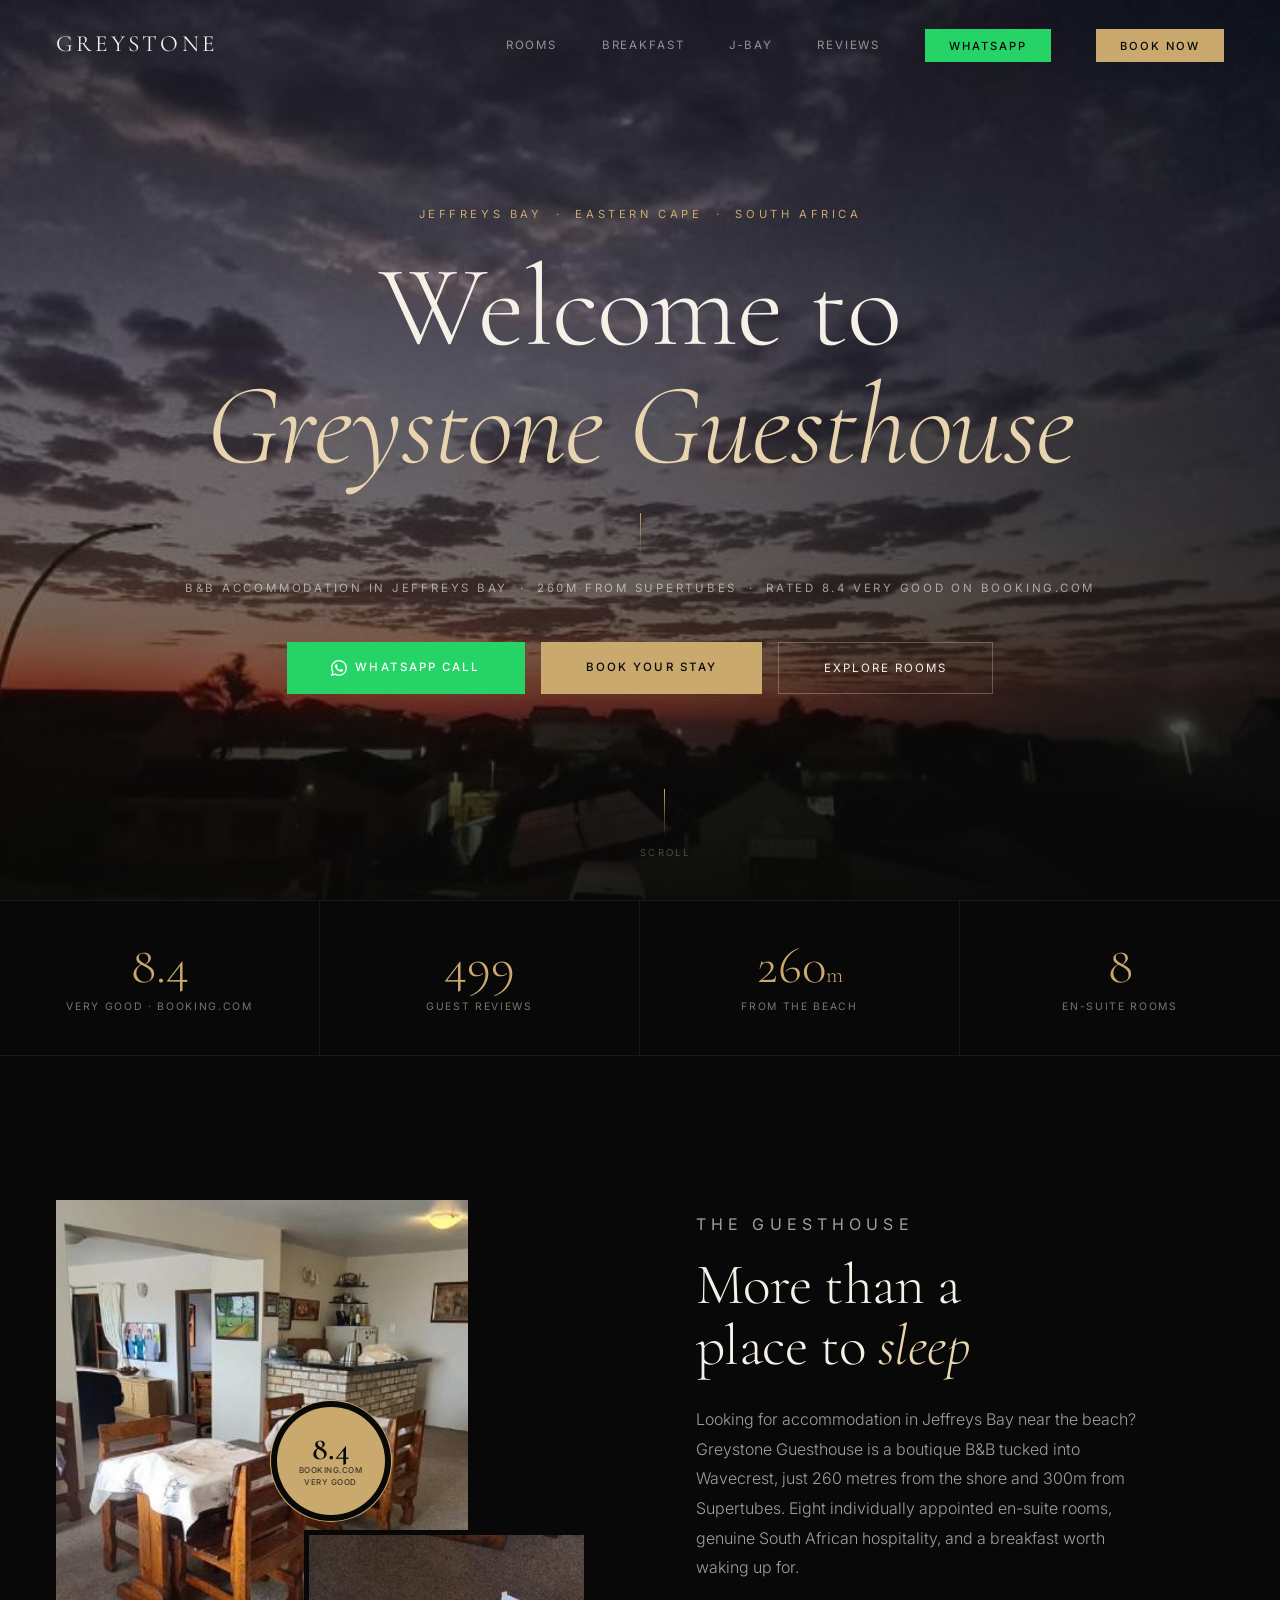
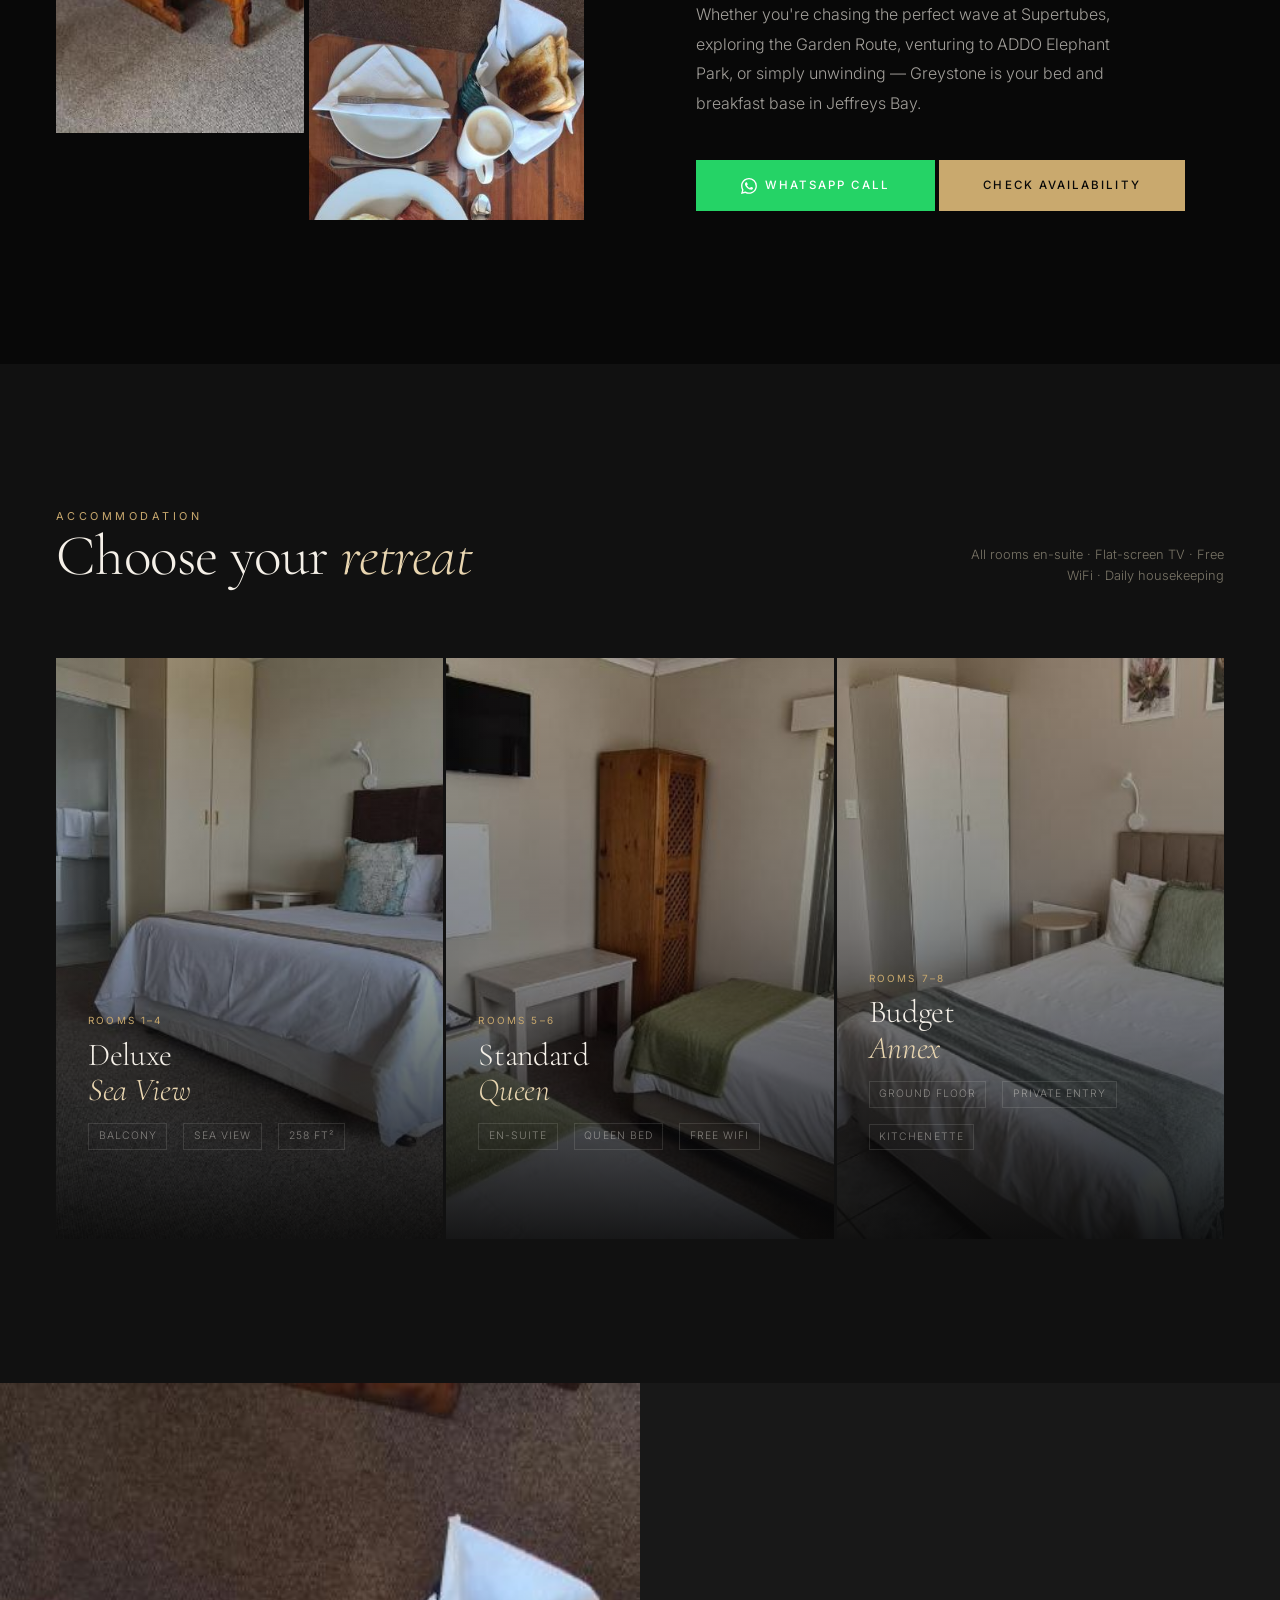
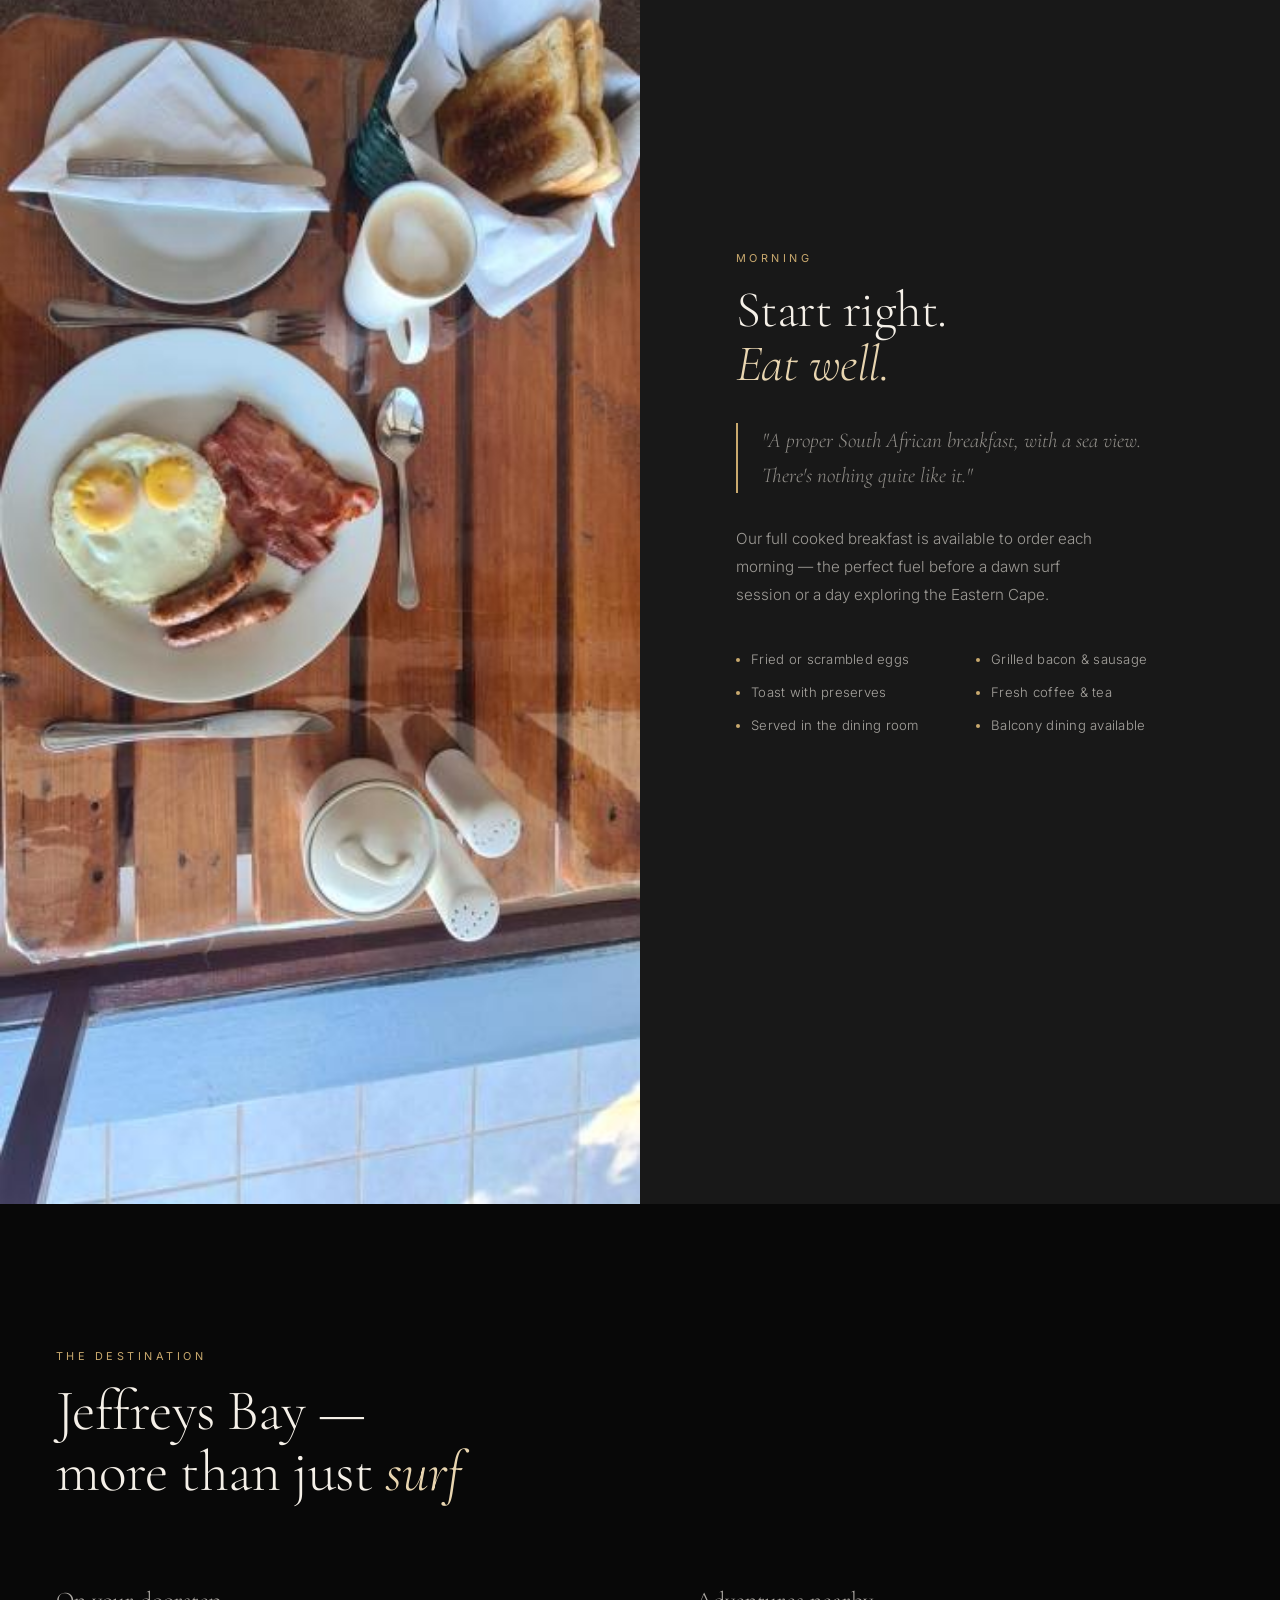
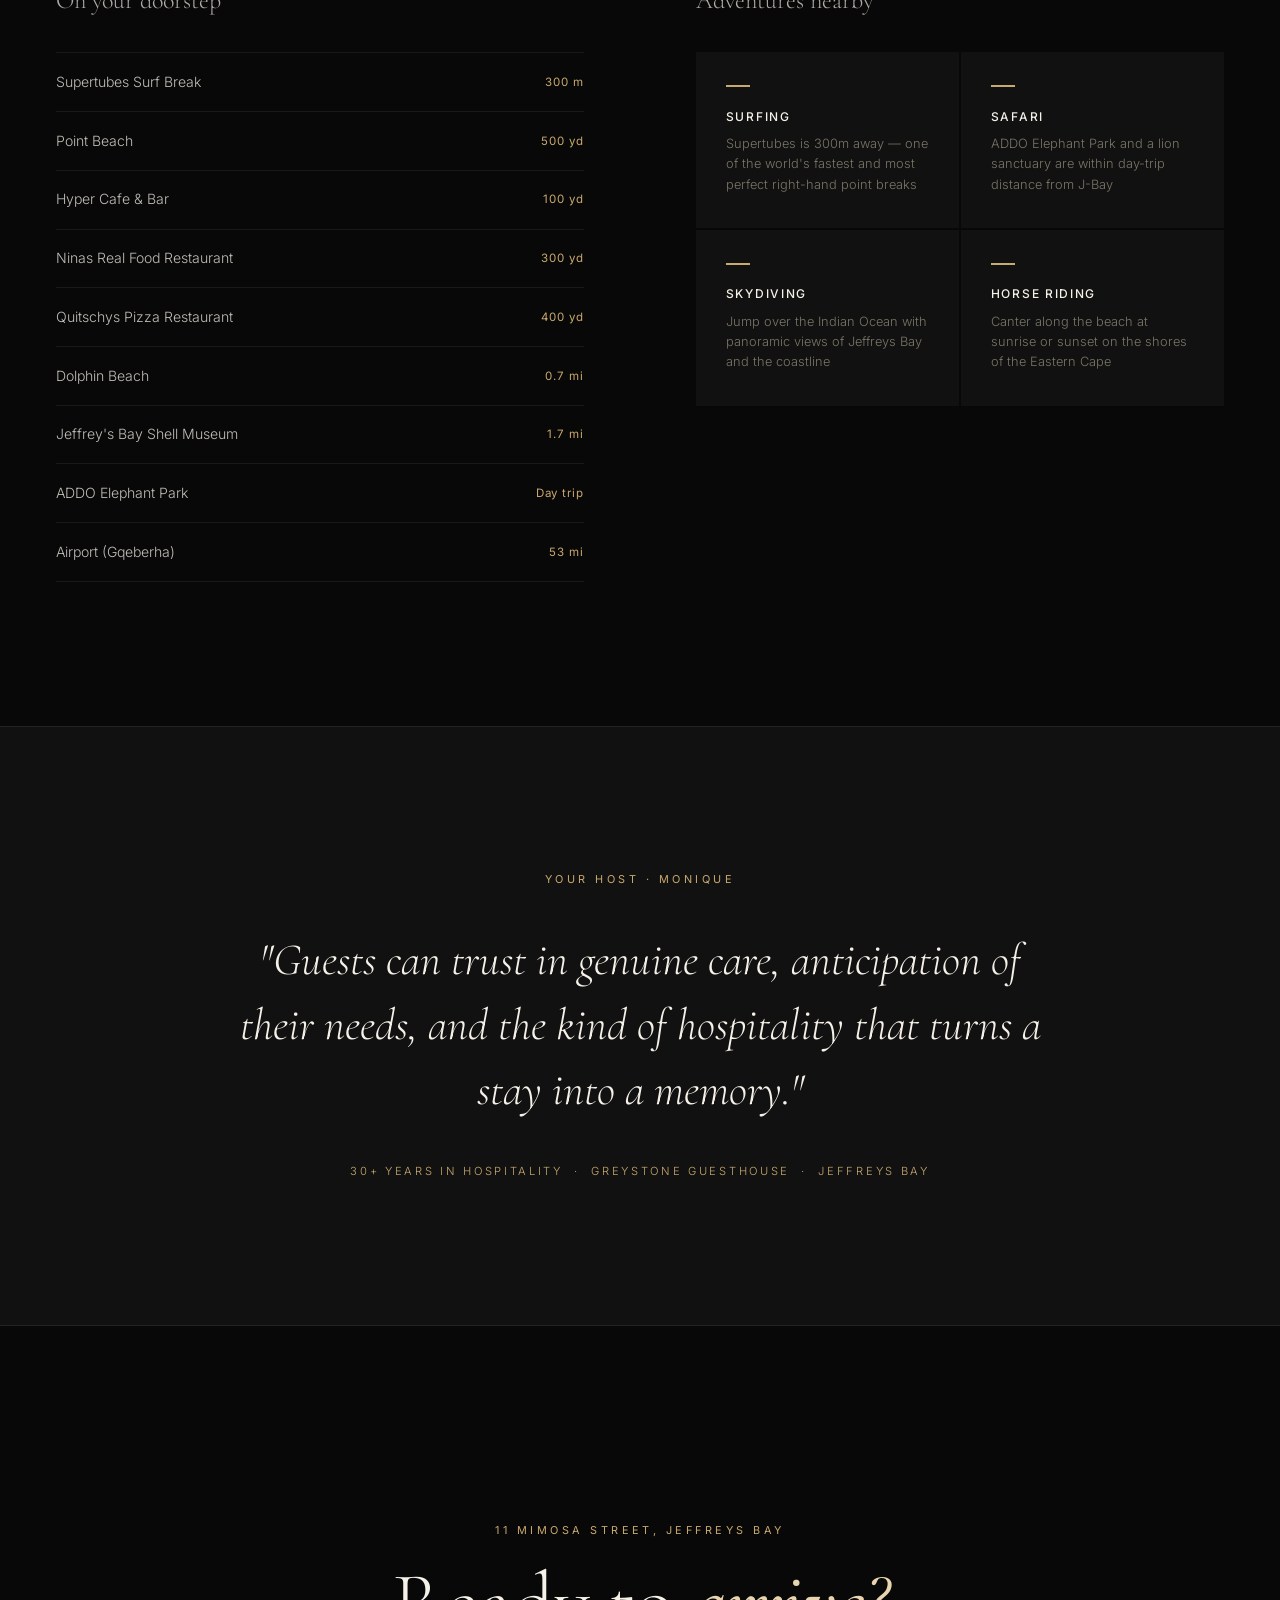
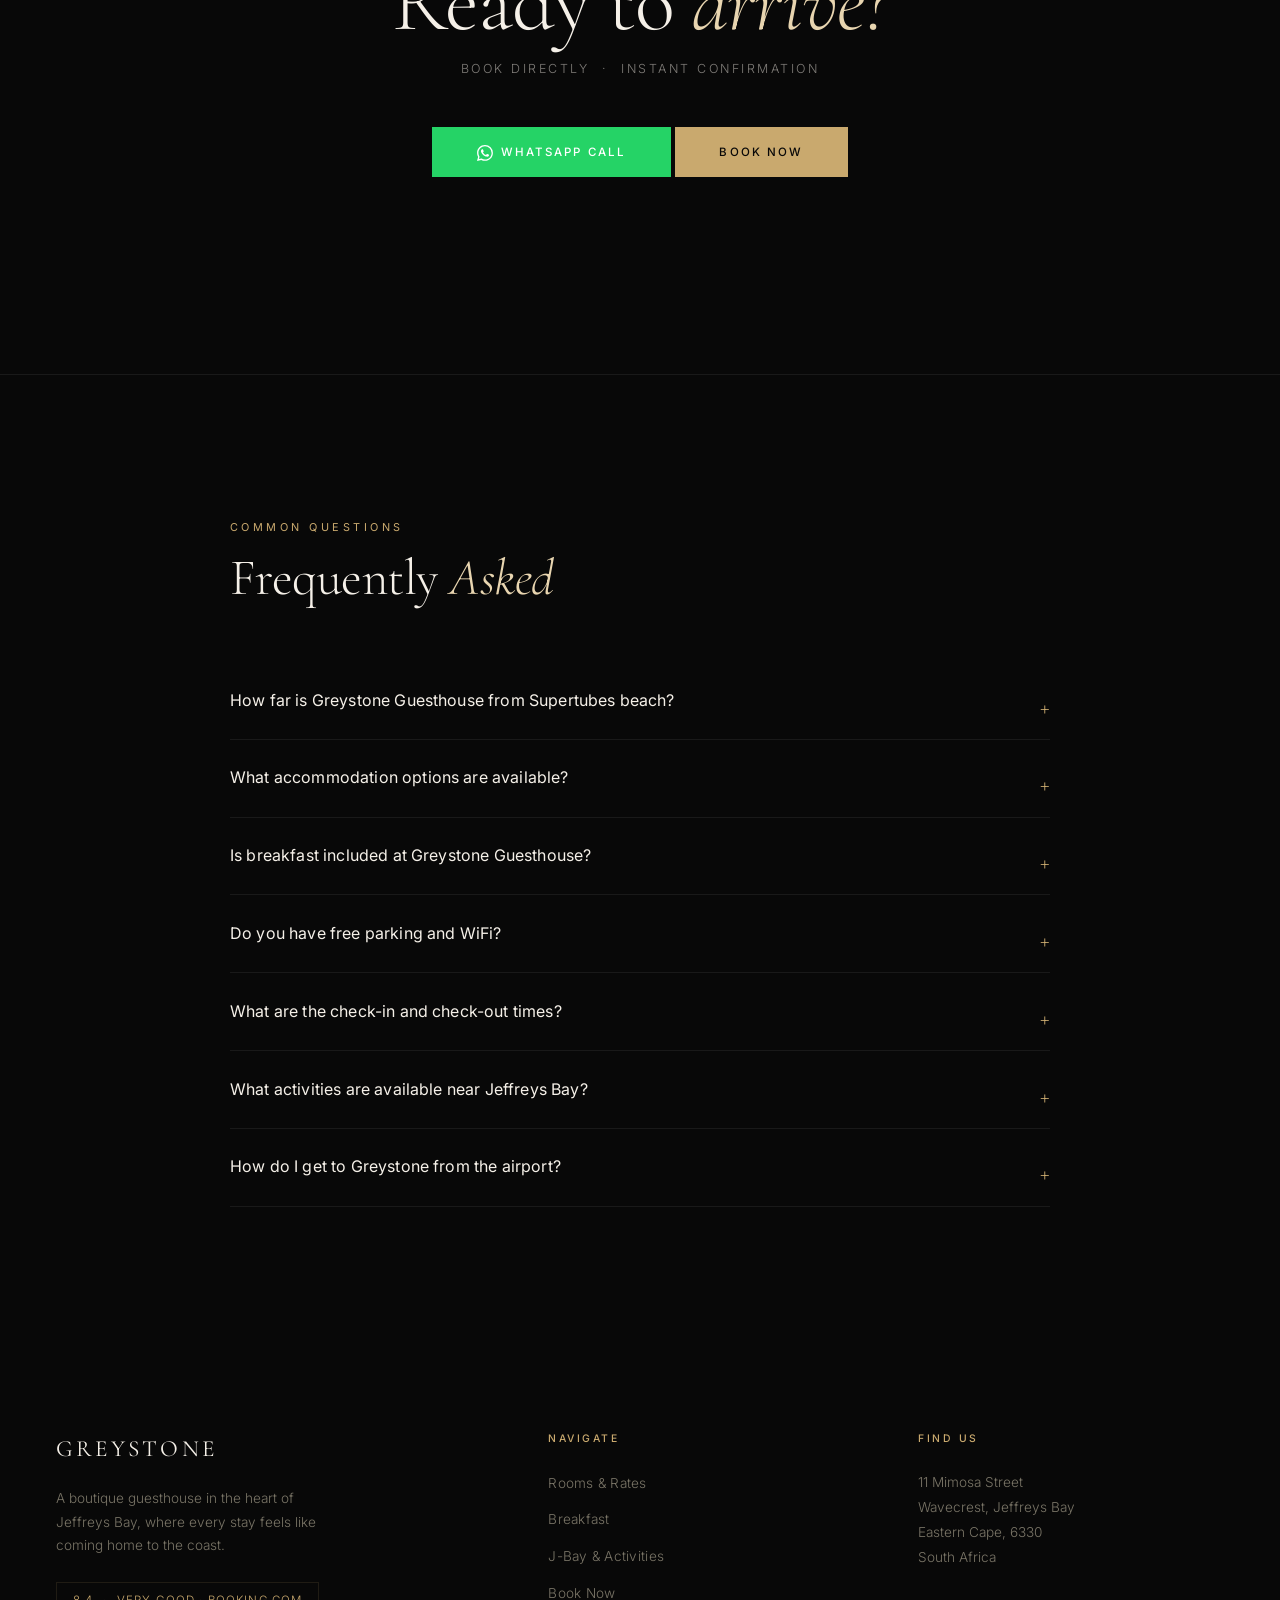
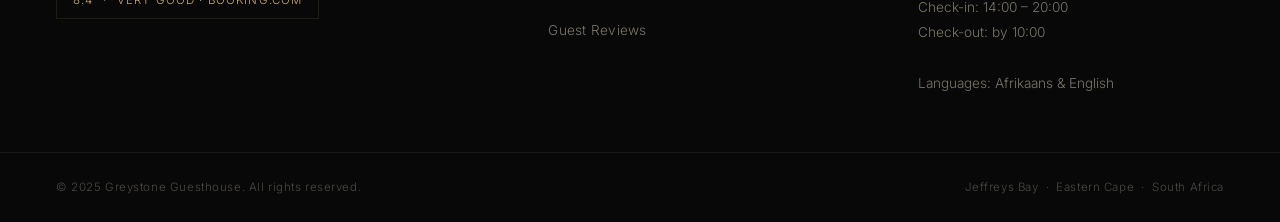
==== commit f363adc8: "Remove room prices from room cards Co-Authored-By: Claude Opus 4.6 (1M context) <noreply@anthropic.c" ====
--- a/index.html
+++ b/index.html
@@ -1373,11 +1373,6 @@
             <span class="room-feature">Sea View</span>
             <span class="room-feature">258 ft²</span>
           </div>
-          <div class="room-price-line">
-            <span class="room-price-from">From</span>
-            <span class="room-price-amount">ZAR 1,275</span>
-            <span class="room-price-unit">/ night</span>
-          </div>
           <a href="https://book.nightsbridge.com/20319"
              target="_blank" rel="noopener"
              class="room-hover-cta"
@@ -1401,11 +1396,6 @@
             <span class="room-feature">Queen Bed</span>
             <span class="room-feature">Free WiFi</span>
           </div>
-          <div class="room-price-line">
-            <span class="room-price-from">From</span>
-            <span class="room-price-amount">ZAR 1,105</span>
-            <span class="room-price-unit">/ night</span>
-          </div>
           <a href="https://book.nightsbridge.com/20319"
              target="_blank" rel="noopener"
              class="room-hover-cta"
@@ -1428,11 +1418,6 @@
             <span class="room-feature">Ground Floor</span>
             <span class="room-feature">Private Entry</span>
             <span class="room-feature">Kitchenette</span>
-          </div>
-          <div class="room-price-line">
-            <span class="room-price-from">From</span>
-            <span class="room-price-amount">ZAR 1,105</span>
-            <span class="room-price-unit">/ night</span>
           </div>
           <a href="https://book.nightsbridge.com/20319"
              target="_blank" rel="noopener"
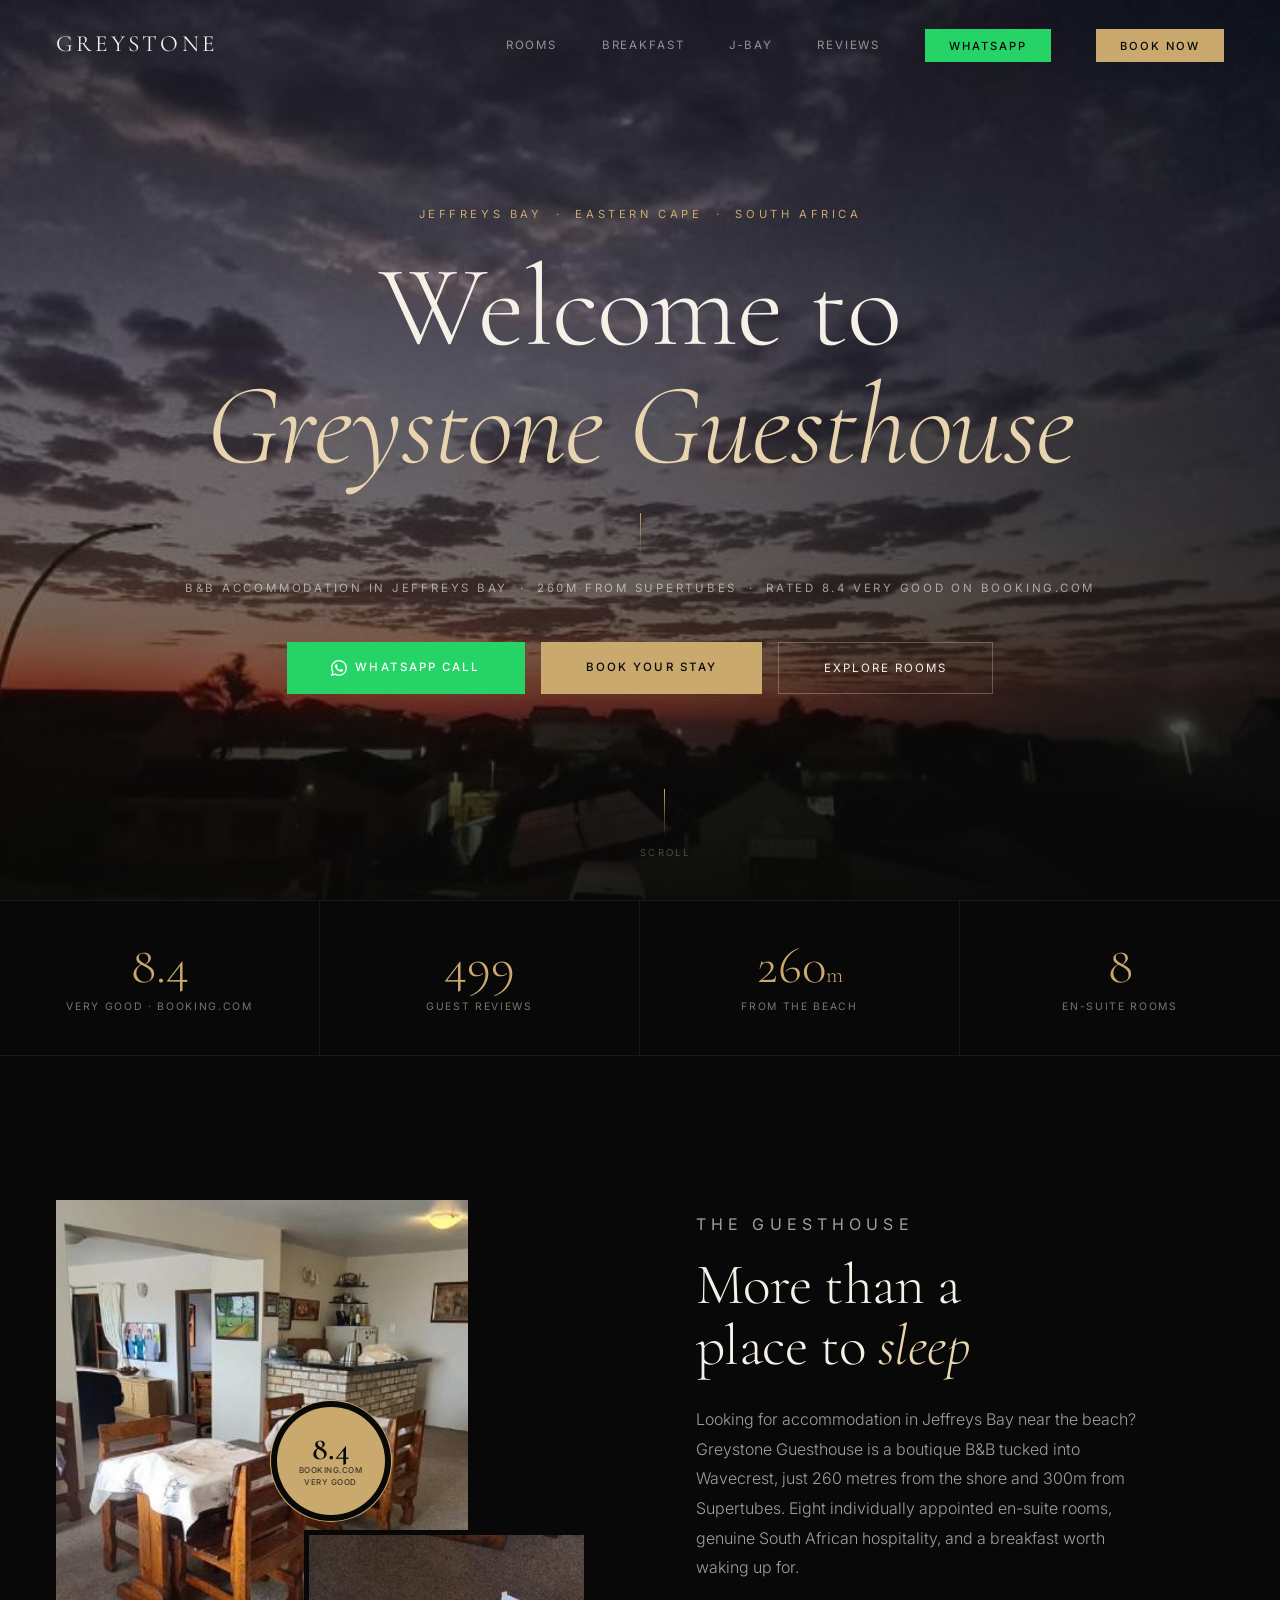
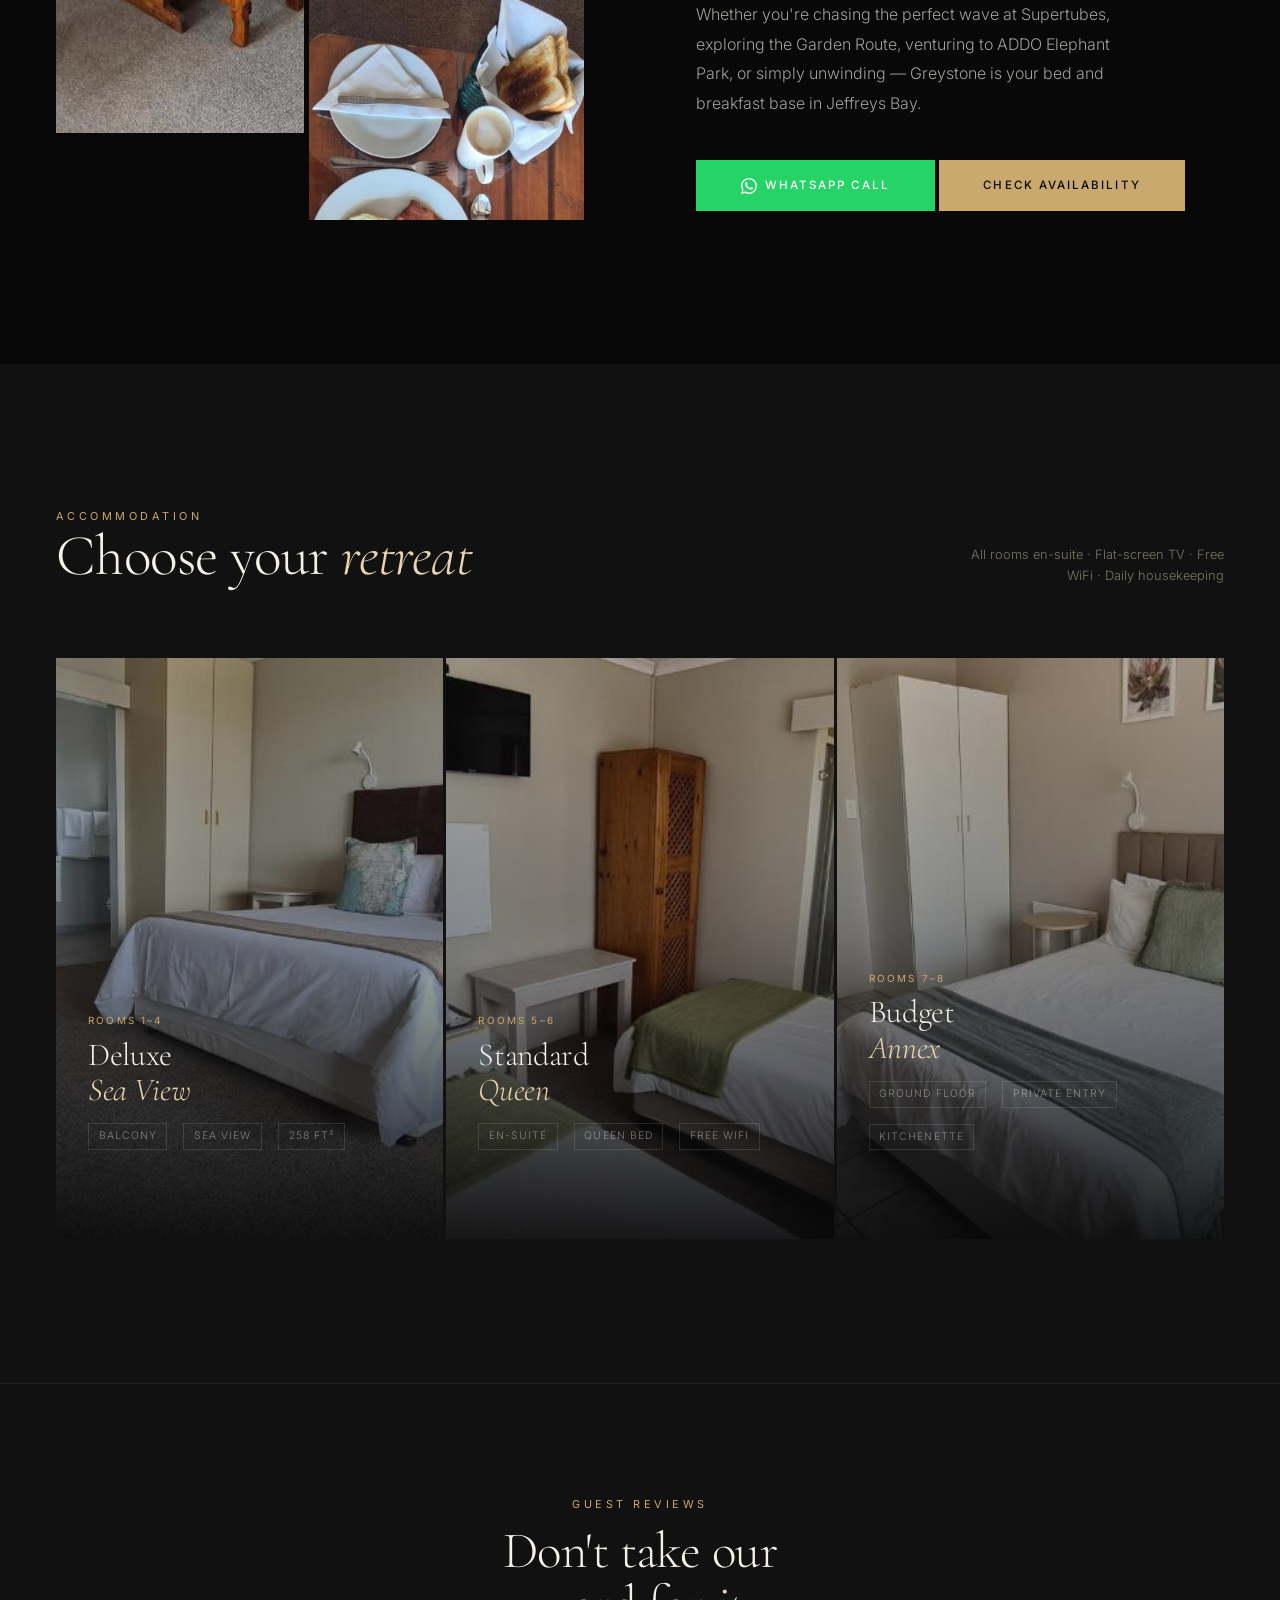
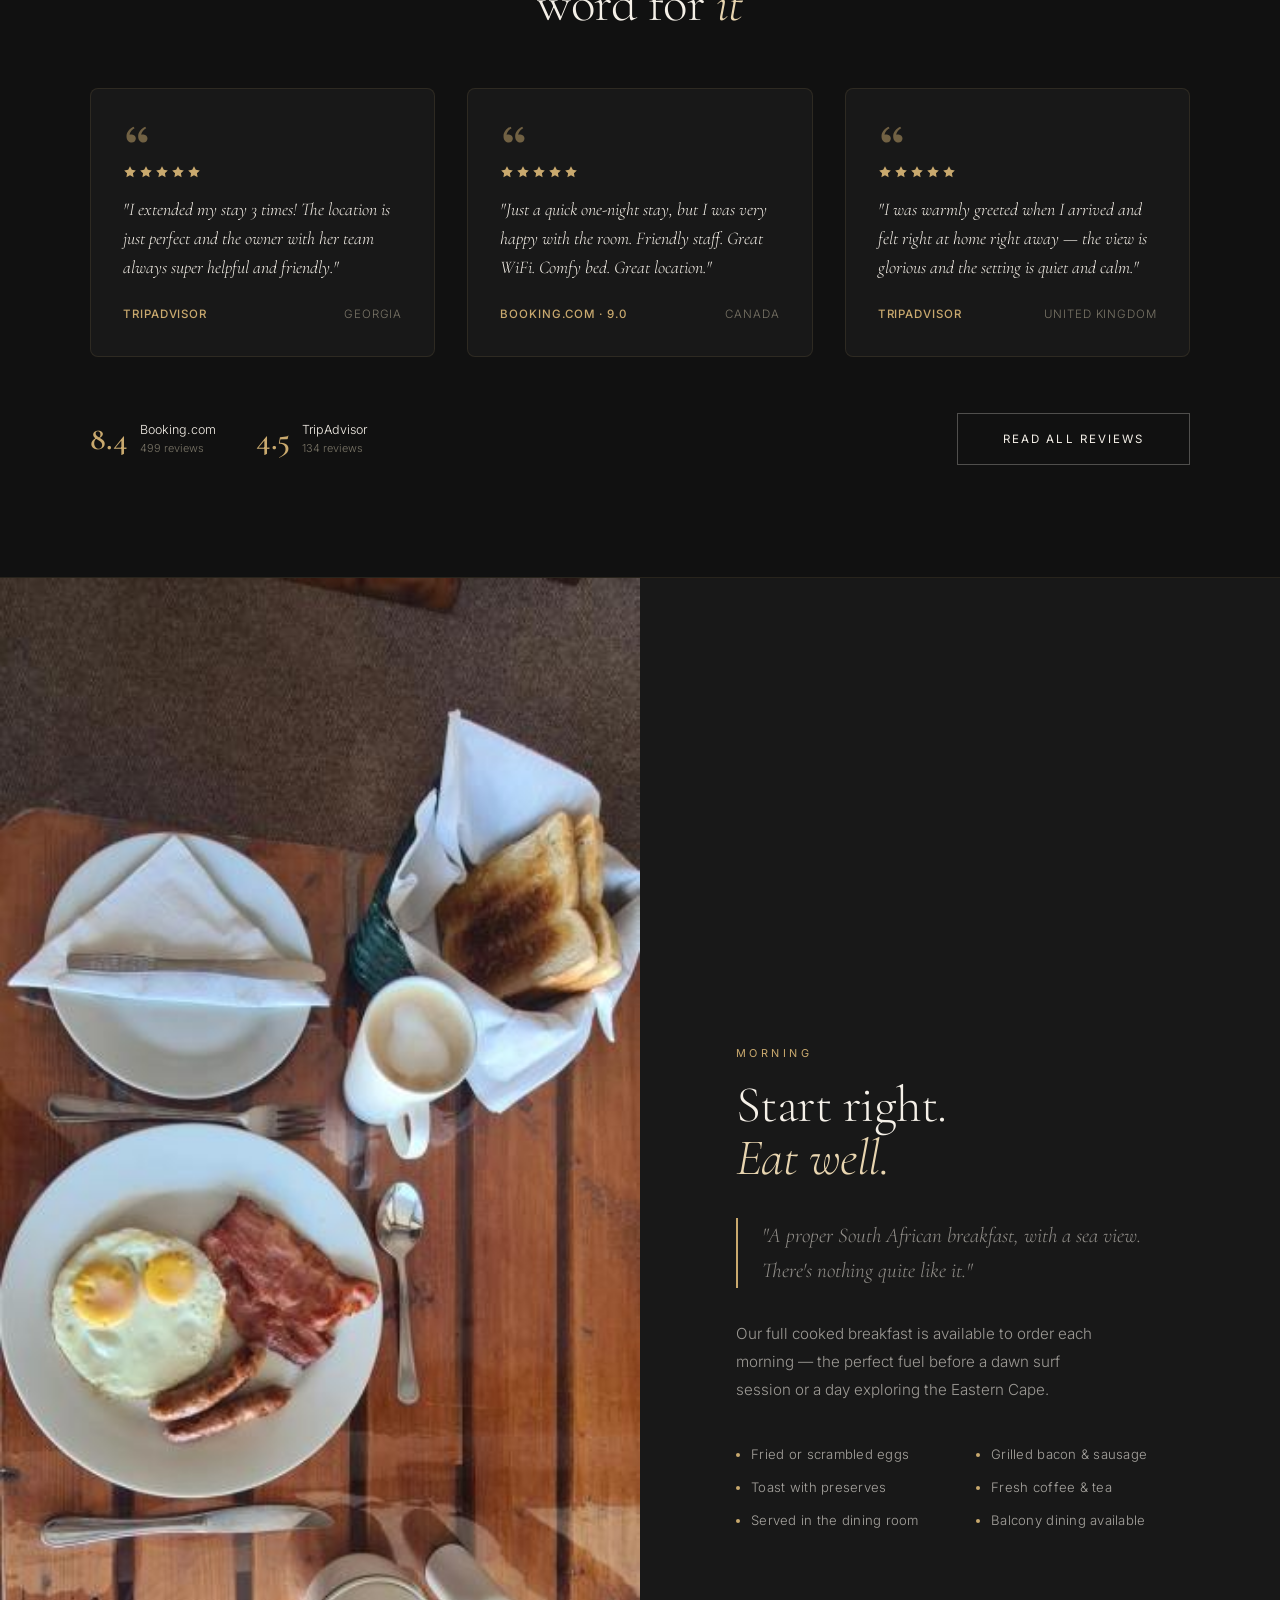
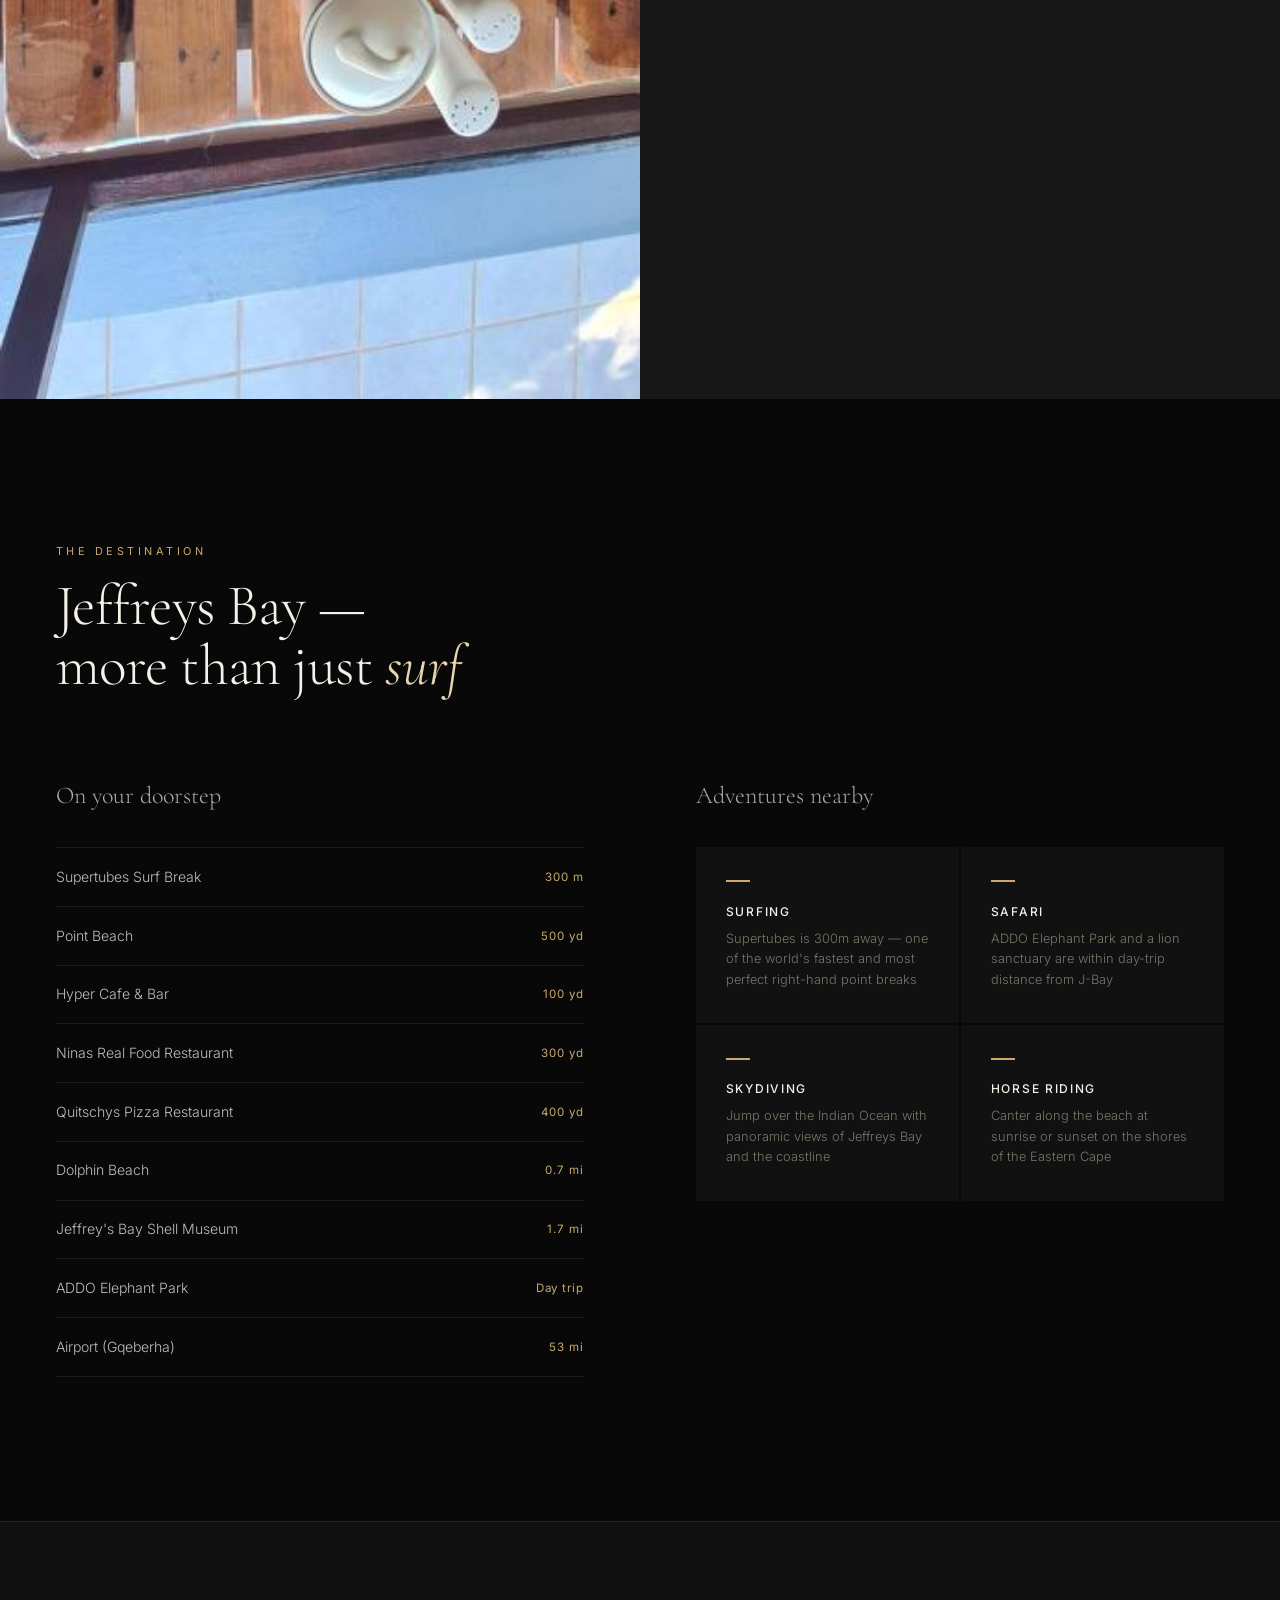
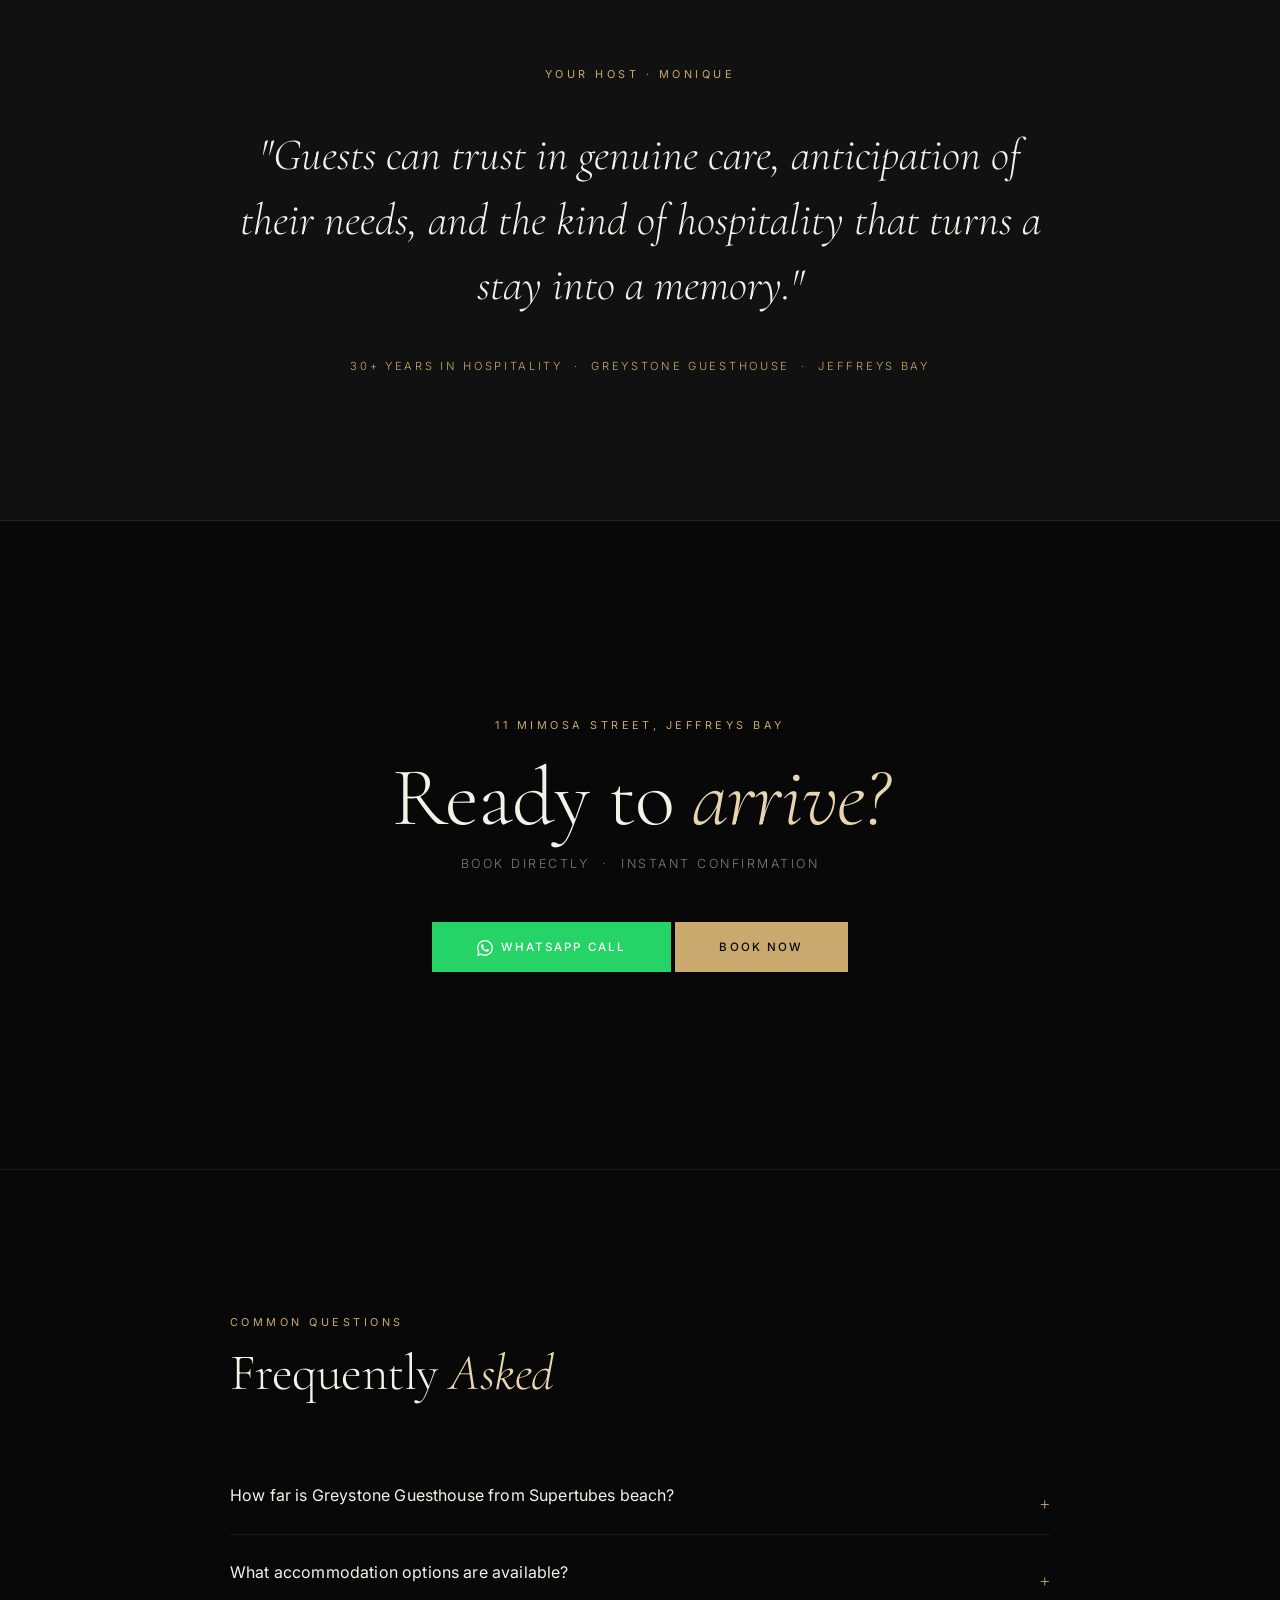
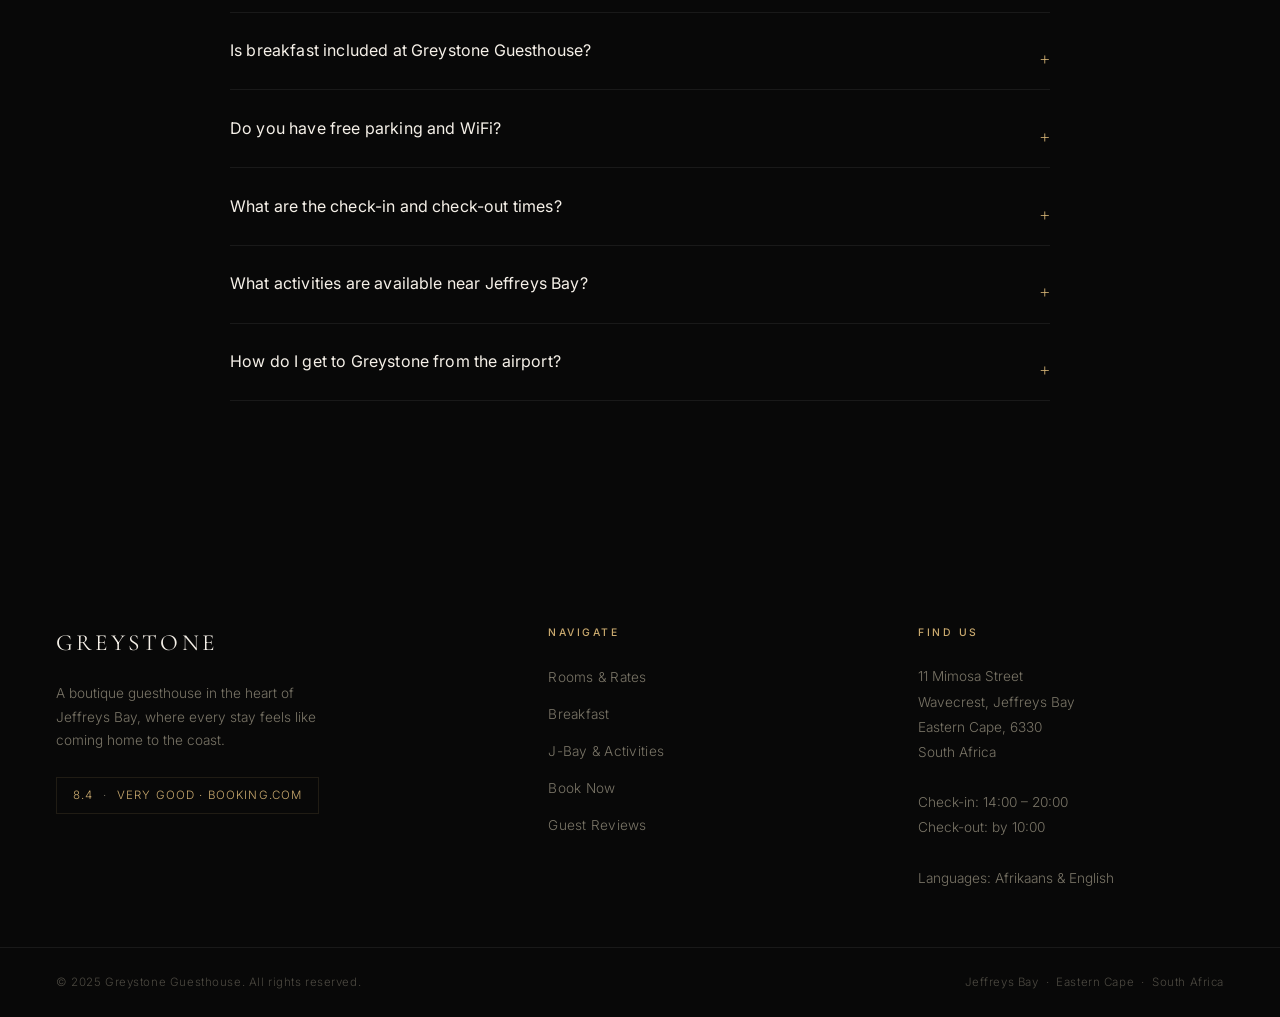
==== commit 848f07e2: "Add guest reviews snippet to homepage with real quotes Social proof section between Rooms and Breakf" ====
--- a/index.html
+++ b/index.html
@@ -3,6 +3,14 @@
 <head>
   <meta charset="UTF-8">
   <meta name="viewport" content="width=device-width, initial-scale=1.0">
+  <!-- Google tag (gtag.js) -->
+  <script async src="https://www.googletagmanager.com/gtag/js?id=G-LHN8DCK50B"></script>
+  <script>
+    window.dataLayer = window.dataLayer || [];
+    function gtag(){dataLayer.push(arguments);}
+    gtag('js', new Date());
+    gtag('config', 'G-LHN8DCK50B');
+  </script>
   <title>Greystone Guesthouse | B&B Accommodation in Jeffreys Bay, South Africa</title>
   <meta name="description" content="Greystone Guesthouse — affordable B&B accommodation in Jeffreys Bay, 260m from Supertubes beach. 8 en-suite rooms from ZAR 638/night, full South African breakfast, free WiFi & parking. Rated 8.4 Very Good on Booking.com. Book direct.">
   <meta name="keywords" content="Jeffreys Bay accommodation, B&B Jeffreys Bay, guesthouse Jeffreys Bay, Jeffreys Bay bed and breakfast, accommodation near Supertubes, J-Bay guesthouse, Eastern Cape accommodation, Jeffreys Bay holiday, surf accommodation Jeffreys Bay, budget accommodation Jeffreys Bay, sea view rooms Jeffreys Bay">
@@ -787,6 +795,143 @@
     }
     .room-card:hover .room-hover-cta { opacity: 1; transform: translateY(0); }
 
+    /* ─── REVIEWS SNIPPET ──────────────────────────────────────── */
+    .reviews-snippet {
+      padding: 7rem 3.5rem;
+      background: var(--surface);
+      border-top: 1px solid var(--border);
+      border-bottom: 1px solid var(--border);
+    }
+
+    .reviews-snippet-inner {
+      max-width: 1100px;
+      margin: 0 auto;
+    }
+
+    .reviews-snippet-header {
+      text-align: center;
+      margin-bottom: 3.5rem;
+    }
+
+    .reviews-snippet-header .display {
+      font-size: clamp(2.2rem, 4vw, 3.2rem);
+      margin-top: 0.7rem;
+    }
+
+    .reviews-snippet-grid {
+      display: grid;
+      grid-template-columns: repeat(3, 1fr);
+      gap: 2rem;
+      margin-bottom: 3.5rem;
+    }
+
+    .review-quote {
+      background: var(--surface-2);
+      border: 1px solid var(--border);
+      border-radius: 8px;
+      padding: 2rem;
+      display: flex;
+      flex-direction: column;
+      justify-content: space-between;
+      transition: transform 0.2s ease, border-color 0.2s ease;
+    }
+
+    .review-quote:hover {
+      transform: translateY(-4px);
+      border-color: var(--gold-dim);
+    }
+
+    .review-quote-icon {
+      color: var(--gold);
+      margin-bottom: 1rem;
+      opacity: 0.5;
+    }
+
+    .review-stars {
+      display: flex;
+      gap: 2px;
+      margin-bottom: 1rem;
+    }
+
+    .review-stars svg {
+      color: var(--gold);
+    }
+
+    .review-quote p {
+      font-family: 'Cormorant Garamond', serif;
+      font-size: 1.12rem;
+      font-weight: 300;
+      font-style: italic;
+      line-height: 1.6;
+      color: var(--cream);
+      margin-bottom: 1.5rem;
+    }
+
+    .review-quote footer {
+      display: flex;
+      justify-content: space-between;
+      align-items: center;
+      font-size: 0.72rem;
+      letter-spacing: 0.08em;
+      text-transform: uppercase;
+    }
+
+    .review-source {
+      color: var(--gold);
+      font-weight: 500;
+    }
+
+    .review-origin {
+      color: var(--muted);
+    }
+
+    .reviews-snippet-footer {
+      display: flex;
+      align-items: center;
+      justify-content: space-between;
+    }
+
+    .reviews-snippet-scores {
+      display: flex;
+      gap: 2.5rem;
+    }
+
+    .reviews-snippet-badge {
+      display: flex;
+      align-items: center;
+      gap: 0.75rem;
+    }
+
+    .snippet-score {
+      font-family: 'Cormorant Garamond', serif;
+      font-size: 2rem;
+      font-weight: 600;
+      color: var(--gold);
+      line-height: 1;
+    }
+
+    .snippet-label {
+      font-size: 0.78rem;
+      color: var(--cream);
+      line-height: 1.4;
+    }
+
+    .snippet-label small {
+      color: var(--muted);
+      font-size: 0.68rem;
+    }
+
+    @media (max-width: 768px) {
+      .reviews-snippet { padding: 4.5rem 1.5rem; }
+      .reviews-snippet-grid { grid-template-columns: 1fr; gap: 1.2rem; }
+      .reviews-snippet-footer { flex-direction: column; gap: 2rem; text-align: center; }
+      .reviews-snippet-scores { justify-content: center; }
+    }
+
+    @media (prefers-reduced-motion: reduce) {
+      .review-quote { transition: none; }
+    }
+
     /* ─── BREAKFAST ─────────────────────────────────────────────── */
     .breakfast-section {
       display: grid;
@@ -1424,6 +1569,76 @@
              class="room-hover-cta"
              aria-label="Book Budget Annex room">Book this room →</a>
         </div>
+      </div>
+    </div>
+  </section>
+
+  <!-- ── GUEST REVIEWS SNIPPET ──────────────────────────────────────── -->
+  <section class="reviews-snippet" aria-labelledby="reviews-heading">
+    <div class="reviews-snippet-inner">
+      <div class="reviews-snippet-header reveal">
+        <p class="eyebrow">Guest Reviews</p>
+        <h2 class="display" id="reviews-heading">Don't take our<br>word for <em>it</em></h2>
+      </div>
+      <div class="reviews-snippet-grid">
+        <blockquote class="review-quote reveal d1">
+          <svg class="review-quote-icon" xmlns="http://www.w3.org/2000/svg" width="28" height="28" fill="currentColor" viewBox="0 0 24 24" aria-hidden="true"><path d="M4.583 17.321C3.553 16.227 3 15 3 13.011c0-3.5 2.457-6.637 6.03-8.188l.893 1.378c-3.335 1.804-3.987 4.145-4.247 5.621.537-.278 1.24-.375 1.929-.311C9.591 11.68 11 13.194 11 15c0 1.933-1.567 3.5-3.5 3.5-1.174 0-2.292-.593-2.917-1.179zm10 0C13.553 16.227 13 15 13 13.011c0-3.5 2.457-6.637 6.03-8.188l.893 1.378c-3.335 1.804-3.987 4.145-4.247 5.621.537-.278 1.24-.375 1.929-.311C19.591 11.68 21 13.194 21 15c0 1.933-1.567 3.5-3.5 3.5-1.174 0-2.292-.593-2.917-1.179z"/></svg>
+          <div class="review-stars" aria-label="5 out of 5 stars">
+            <svg xmlns="http://www.w3.org/2000/svg" width="14" height="14" fill="currentColor" viewBox="0 0 24 24"><path d="M12 2l3.09 6.26L22 9.27l-5 4.87 1.18 6.88L12 17.77l-6.18 3.25L7 14.14 2 9.27l6.91-1.01L12 2z"/></svg>
+            <svg xmlns="http://www.w3.org/2000/svg" width="14" height="14" fill="currentColor" viewBox="0 0 24 24"><path d="M12 2l3.09 6.26L22 9.27l-5 4.87 1.18 6.88L12 17.77l-6.18 3.25L7 14.14 2 9.27l6.91-1.01L12 2z"/></svg>
+            <svg xmlns="http://www.w3.org/2000/svg" width="14" height="14" fill="currentColor" viewBox="0 0 24 24"><path d="M12 2l3.09 6.26L22 9.27l-5 4.87 1.18 6.88L12 17.77l-6.18 3.25L7 14.14 2 9.27l6.91-1.01L12 2z"/></svg>
+            <svg xmlns="http://www.w3.org/2000/svg" width="14" height="14" fill="currentColor" viewBox="0 0 24 24"><path d="M12 2l3.09 6.26L22 9.27l-5 4.87 1.18 6.88L12 17.77l-6.18 3.25L7 14.14 2 9.27l6.91-1.01L12 2z"/></svg>
+            <svg xmlns="http://www.w3.org/2000/svg" width="14" height="14" fill="currentColor" viewBox="0 0 24 24"><path d="M12 2l3.09 6.26L22 9.27l-5 4.87 1.18 6.88L12 17.77l-6.18 3.25L7 14.14 2 9.27l6.91-1.01L12 2z"/></svg>
+          </div>
+          <p>"I extended my stay 3 times! The location is just perfect and the owner with her team always super helpful and friendly."</p>
+          <footer>
+            <span class="review-source">TripAdvisor</span>
+            <span class="review-origin">Georgia</span>
+          </footer>
+        </blockquote>
+        <blockquote class="review-quote reveal d2">
+          <svg class="review-quote-icon" xmlns="http://www.w3.org/2000/svg" width="28" height="28" fill="currentColor" viewBox="0 0 24 24" aria-hidden="true"><path d="M4.583 17.321C3.553 16.227 3 15 3 13.011c0-3.5 2.457-6.637 6.03-8.188l.893 1.378c-3.335 1.804-3.987 4.145-4.247 5.621.537-.278 1.24-.375 1.929-.311C9.591 11.68 11 13.194 11 15c0 1.933-1.567 3.5-3.5 3.5-1.174 0-2.292-.593-2.917-1.179zm10 0C13.553 16.227 13 15 13 13.011c0-3.5 2.457-6.637 6.03-8.188l.893 1.378c-3.335 1.804-3.987 4.145-4.247 5.621.537-.278 1.24-.375 1.929-.311C19.591 11.68 21 13.194 21 15c0 1.933-1.567 3.5-3.5 3.5-1.174 0-2.292-.593-2.917-1.179z"/></svg>
+          <div class="review-stars" aria-label="9 out of 10">
+            <svg xmlns="http://www.w3.org/2000/svg" width="14" height="14" fill="currentColor" viewBox="0 0 24 24"><path d="M12 2l3.09 6.26L22 9.27l-5 4.87 1.18 6.88L12 17.77l-6.18 3.25L7 14.14 2 9.27l6.91-1.01L12 2z"/></svg>
+            <svg xmlns="http://www.w3.org/2000/svg" width="14" height="14" fill="currentColor" viewBox="0 0 24 24"><path d="M12 2l3.09 6.26L22 9.27l-5 4.87 1.18 6.88L12 17.77l-6.18 3.25L7 14.14 2 9.27l6.91-1.01L12 2z"/></svg>
+            <svg xmlns="http://www.w3.org/2000/svg" width="14" height="14" fill="currentColor" viewBox="0 0 24 24"><path d="M12 2l3.09 6.26L22 9.27l-5 4.87 1.18 6.88L12 17.77l-6.18 3.25L7 14.14 2 9.27l6.91-1.01L12 2z"/></svg>
+            <svg xmlns="http://www.w3.org/2000/svg" width="14" height="14" fill="currentColor" viewBox="0 0 24 24"><path d="M12 2l3.09 6.26L22 9.27l-5 4.87 1.18 6.88L12 17.77l-6.18 3.25L7 14.14 2 9.27l6.91-1.01L12 2z"/></svg>
+            <svg xmlns="http://www.w3.org/2000/svg" width="14" height="14" fill="currentColor" viewBox="0 0 24 24"><path d="M12 2l3.09 6.26L22 9.27l-5 4.87 1.18 6.88L12 17.77l-6.18 3.25L7 14.14 2 9.27l6.91-1.01L12 2z"/></svg>
+          </div>
+          <p>"Just a quick one-night stay, but I was very happy with the room. Friendly staff. Great WiFi. Comfy bed. Great location."</p>
+          <footer>
+            <span class="review-source">Booking.com &middot; 9.0</span>
+            <span class="review-origin">Canada</span>
+          </footer>
+        </blockquote>
+        <blockquote class="review-quote reveal d3">
+          <svg class="review-quote-icon" xmlns="http://www.w3.org/2000/svg" width="28" height="28" fill="currentColor" viewBox="0 0 24 24" aria-hidden="true"><path d="M4.583 17.321C3.553 16.227 3 15 3 13.011c0-3.5 2.457-6.637 6.03-8.188l.893 1.378c-3.335 1.804-3.987 4.145-4.247 5.621.537-.278 1.24-.375 1.929-.311C9.591 11.68 11 13.194 11 15c0 1.933-1.567 3.5-3.5 3.5-1.174 0-2.292-.593-2.917-1.179zm10 0C13.553 16.227 13 15 13 13.011c0-3.5 2.457-6.637 6.03-8.188l.893 1.378c-3.335 1.804-3.987 4.145-4.247 5.621.537-.278 1.24-.375 1.929-.311C19.591 11.68 21 13.194 21 15c0 1.933-1.567 3.5-3.5 3.5-1.174 0-2.292-.593-2.917-1.179z"/></svg>
+          <div class="review-stars" aria-label="5 out of 5 stars">
+            <svg xmlns="http://www.w3.org/2000/svg" width="14" height="14" fill="currentColor" viewBox="0 0 24 24"><path d="M12 2l3.09 6.26L22 9.27l-5 4.87 1.18 6.88L12 17.77l-6.18 3.25L7 14.14 2 9.27l6.91-1.01L12 2z"/></svg>
+            <svg xmlns="http://www.w3.org/2000/svg" width="14" height="14" fill="currentColor" viewBox="0 0 24 24"><path d="M12 2l3.09 6.26L22 9.27l-5 4.87 1.18 6.88L12 17.77l-6.18 3.25L7 14.14 2 9.27l6.91-1.01L12 2z"/></svg>
+            <svg xmlns="http://www.w3.org/2000/svg" width="14" height="14" fill="currentColor" viewBox="0 0 24 24"><path d="M12 2l3.09 6.26L22 9.27l-5 4.87 1.18 6.88L12 17.77l-6.18 3.25L7 14.14 2 9.27l6.91-1.01L12 2z"/></svg>
+            <svg xmlns="http://www.w3.org/2000/svg" width="14" height="14" fill="currentColor" viewBox="0 0 24 24"><path d="M12 2l3.09 6.26L22 9.27l-5 4.87 1.18 6.88L12 17.77l-6.18 3.25L7 14.14 2 9.27l6.91-1.01L12 2z"/></svg>
+            <svg xmlns="http://www.w3.org/2000/svg" width="14" height="14" fill="currentColor" viewBox="0 0 24 24"><path d="M12 2l3.09 6.26L22 9.27l-5 4.87 1.18 6.88L12 17.77l-6.18 3.25L7 14.14 2 9.27l6.91-1.01L12 2z"/></svg>
+          </div>
+          <p>"I was warmly greeted when I arrived and felt right at home right away — the view is glorious and the setting is quiet and calm."</p>
+          <footer>
+            <span class="review-source">TripAdvisor</span>
+            <span class="review-origin">United Kingdom</span>
+          </footer>
+        </blockquote>
+      </div>
+      <div class="reviews-snippet-footer reveal">
+        <div class="reviews-snippet-scores">
+          <div class="reviews-snippet-badge">
+            <span class="snippet-score">8.4</span>
+            <span class="snippet-label">Booking.com<br><small>499 reviews</small></span>
+          </div>
+          <div class="reviews-snippet-badge">
+            <span class="snippet-score">4.5</span>
+            <span class="snippet-label">TripAdvisor<br><small>134 reviews</small></span>
+          </div>
+        </div>
+        <a href="reviews.html" class="btn-outline">Read All Reviews</a>
       </div>
     </div>
   </section>
@@ -1696,5 +1911,27 @@
     });
   </script>
 
+  <!-- Conversion tracking -->
+  <script>
+    document.addEventListener('click', function(e) {
+      var link = e.target.closest('a[href]');
+      if (!link) return;
+      var href = link.href;
+      if (href.indexOf('book.nightsbridge.com') !== -1) {
+        gtag('event', 'begin_booking', {
+          event_category: 'conversion',
+          event_label: link.getAttribute('aria-label') || link.textContent.trim(),
+          link_url: href
+        });
+      } else if (href.indexOf('wa.me') !== -1) {
+        gtag('event', 'contact_whatsapp', {
+          event_category: 'conversion',
+          event_label: link.getAttribute('aria-label') || link.textContent.trim(),
+          link_url: href
+        });
+      }
+    });
+  </script>
+
 </body>
 </html>
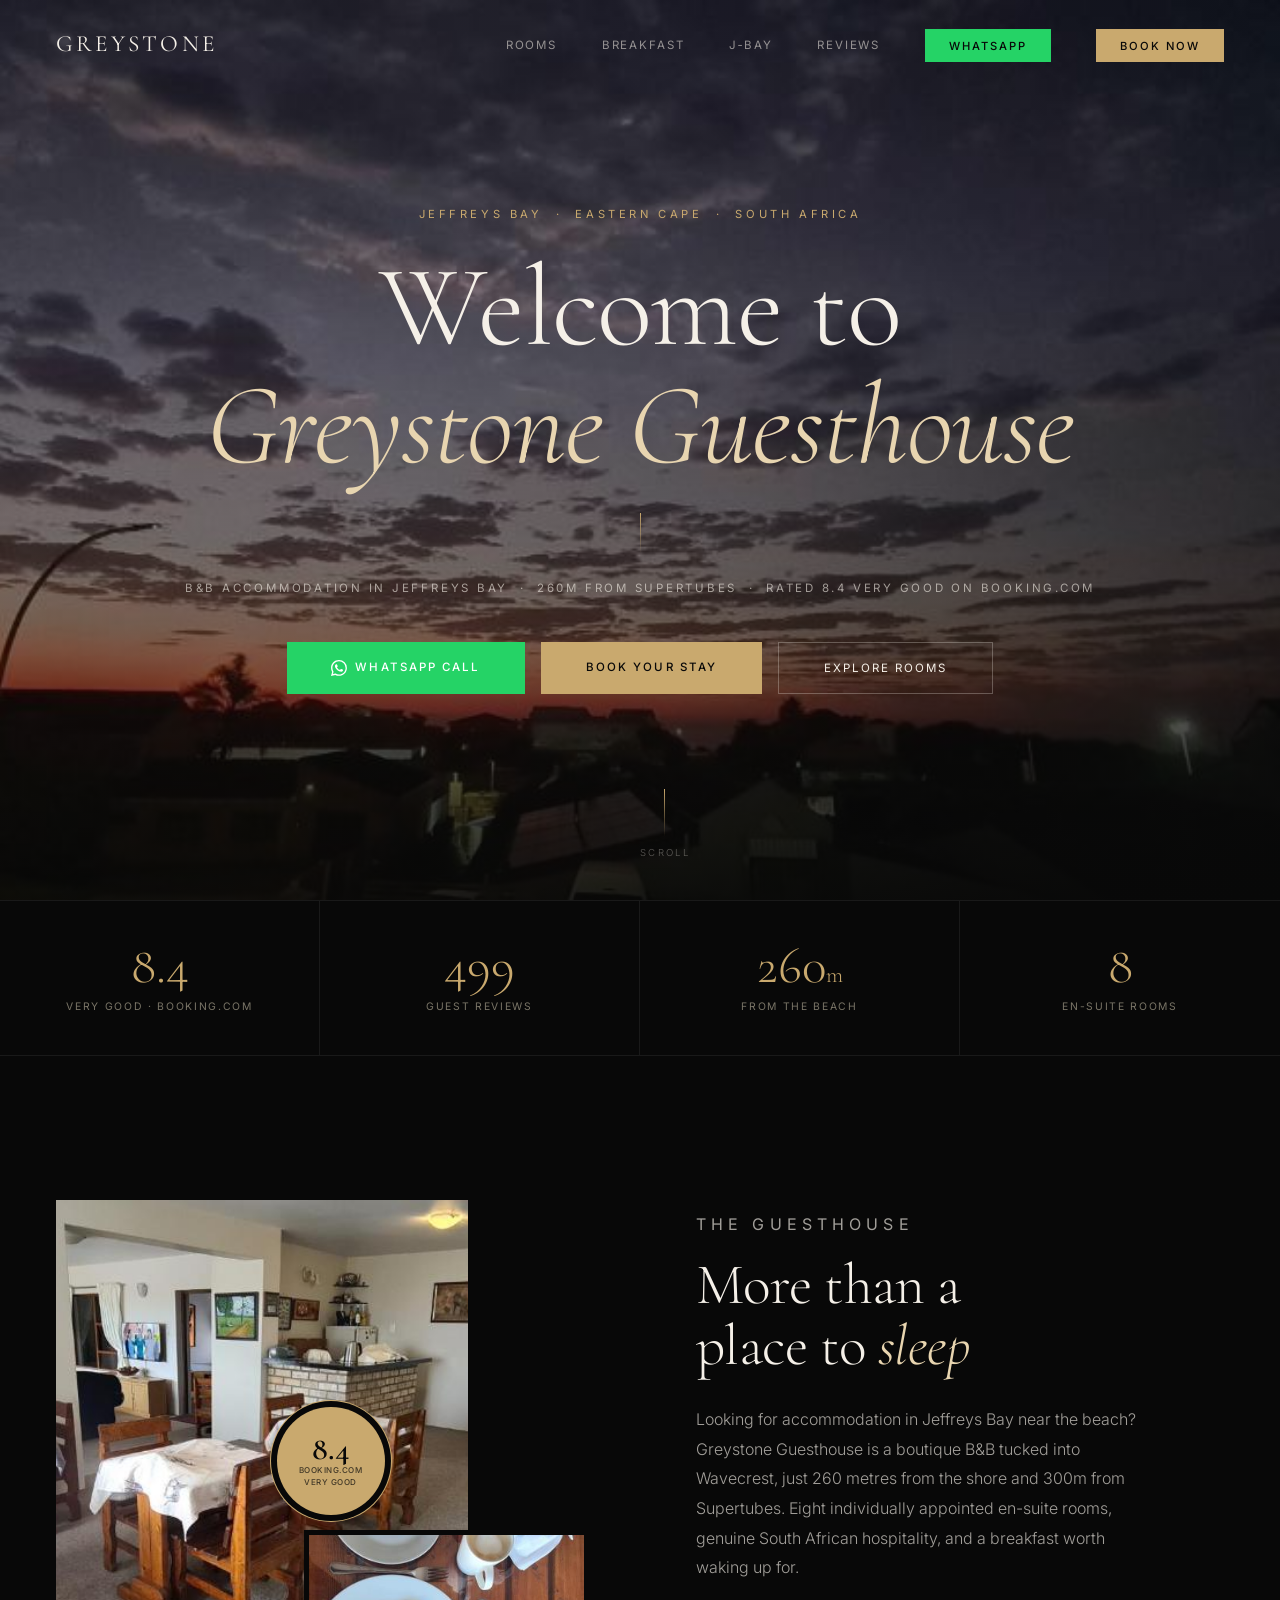
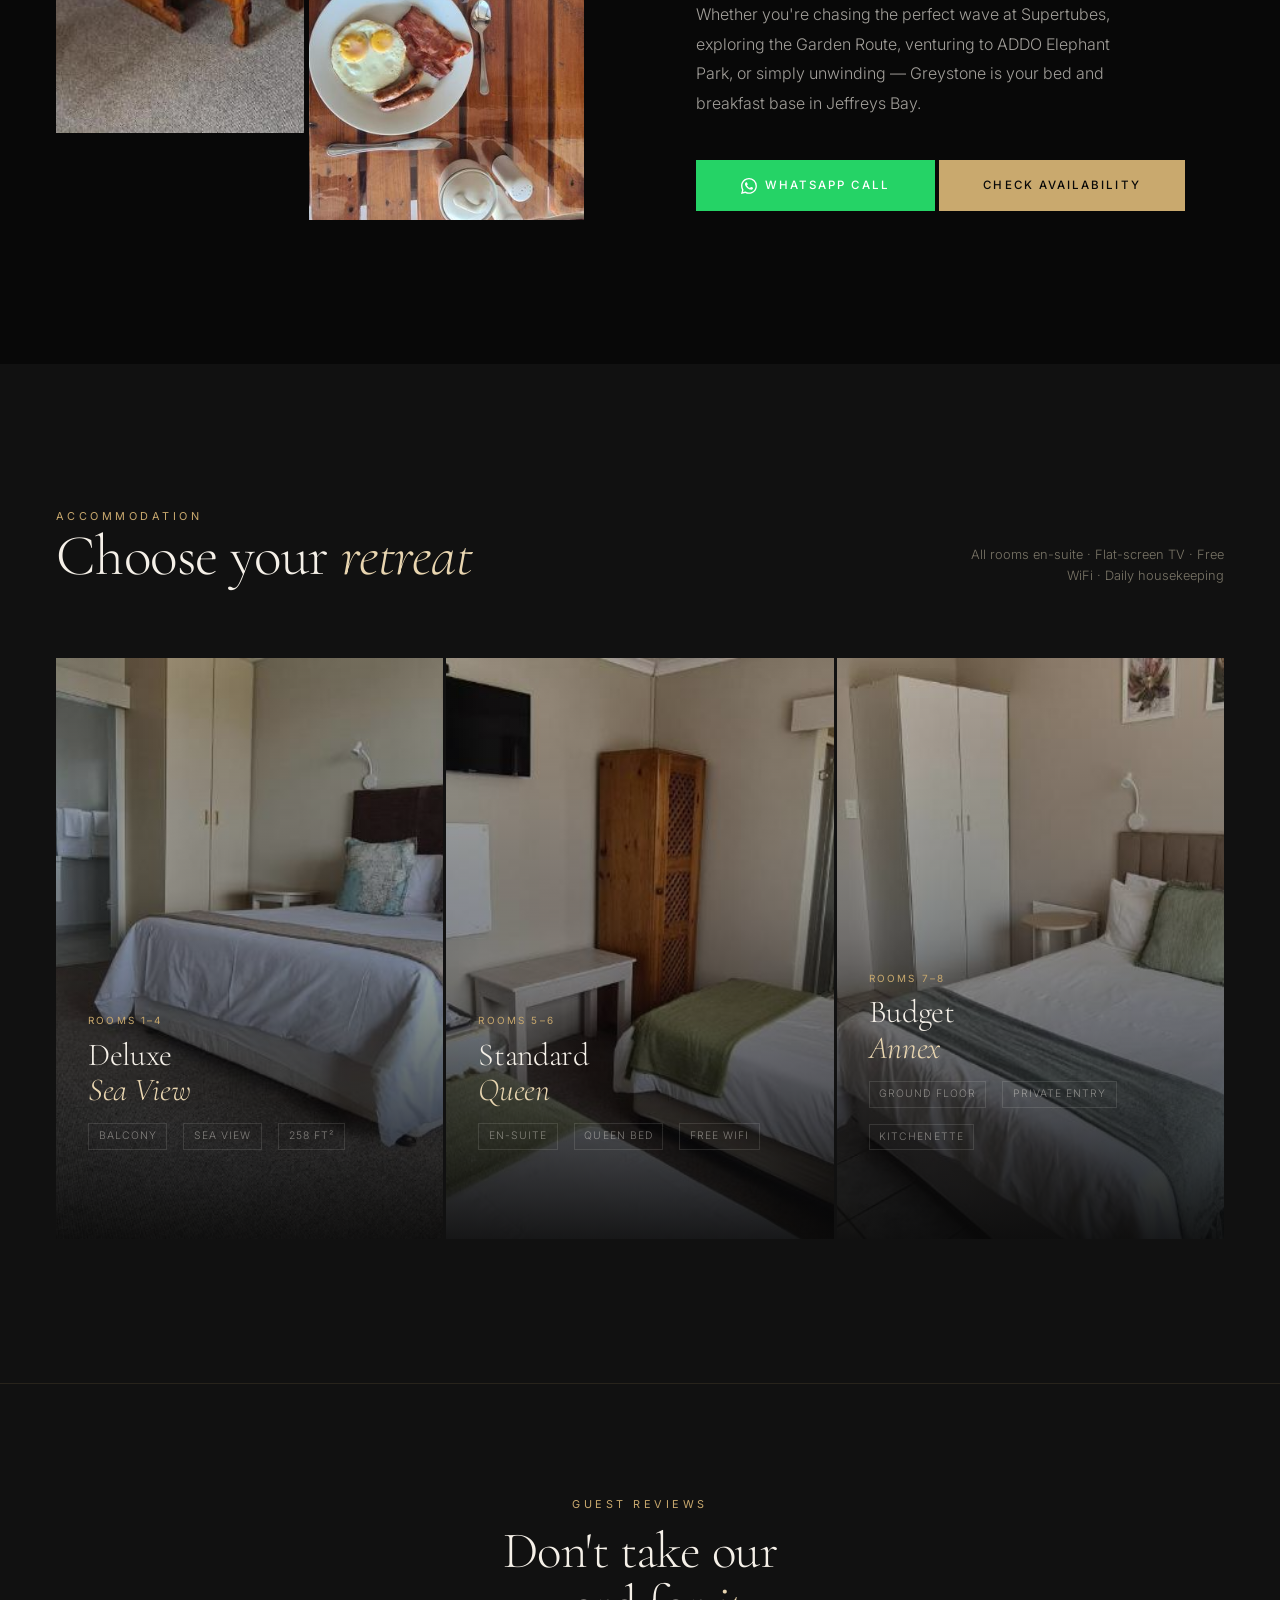
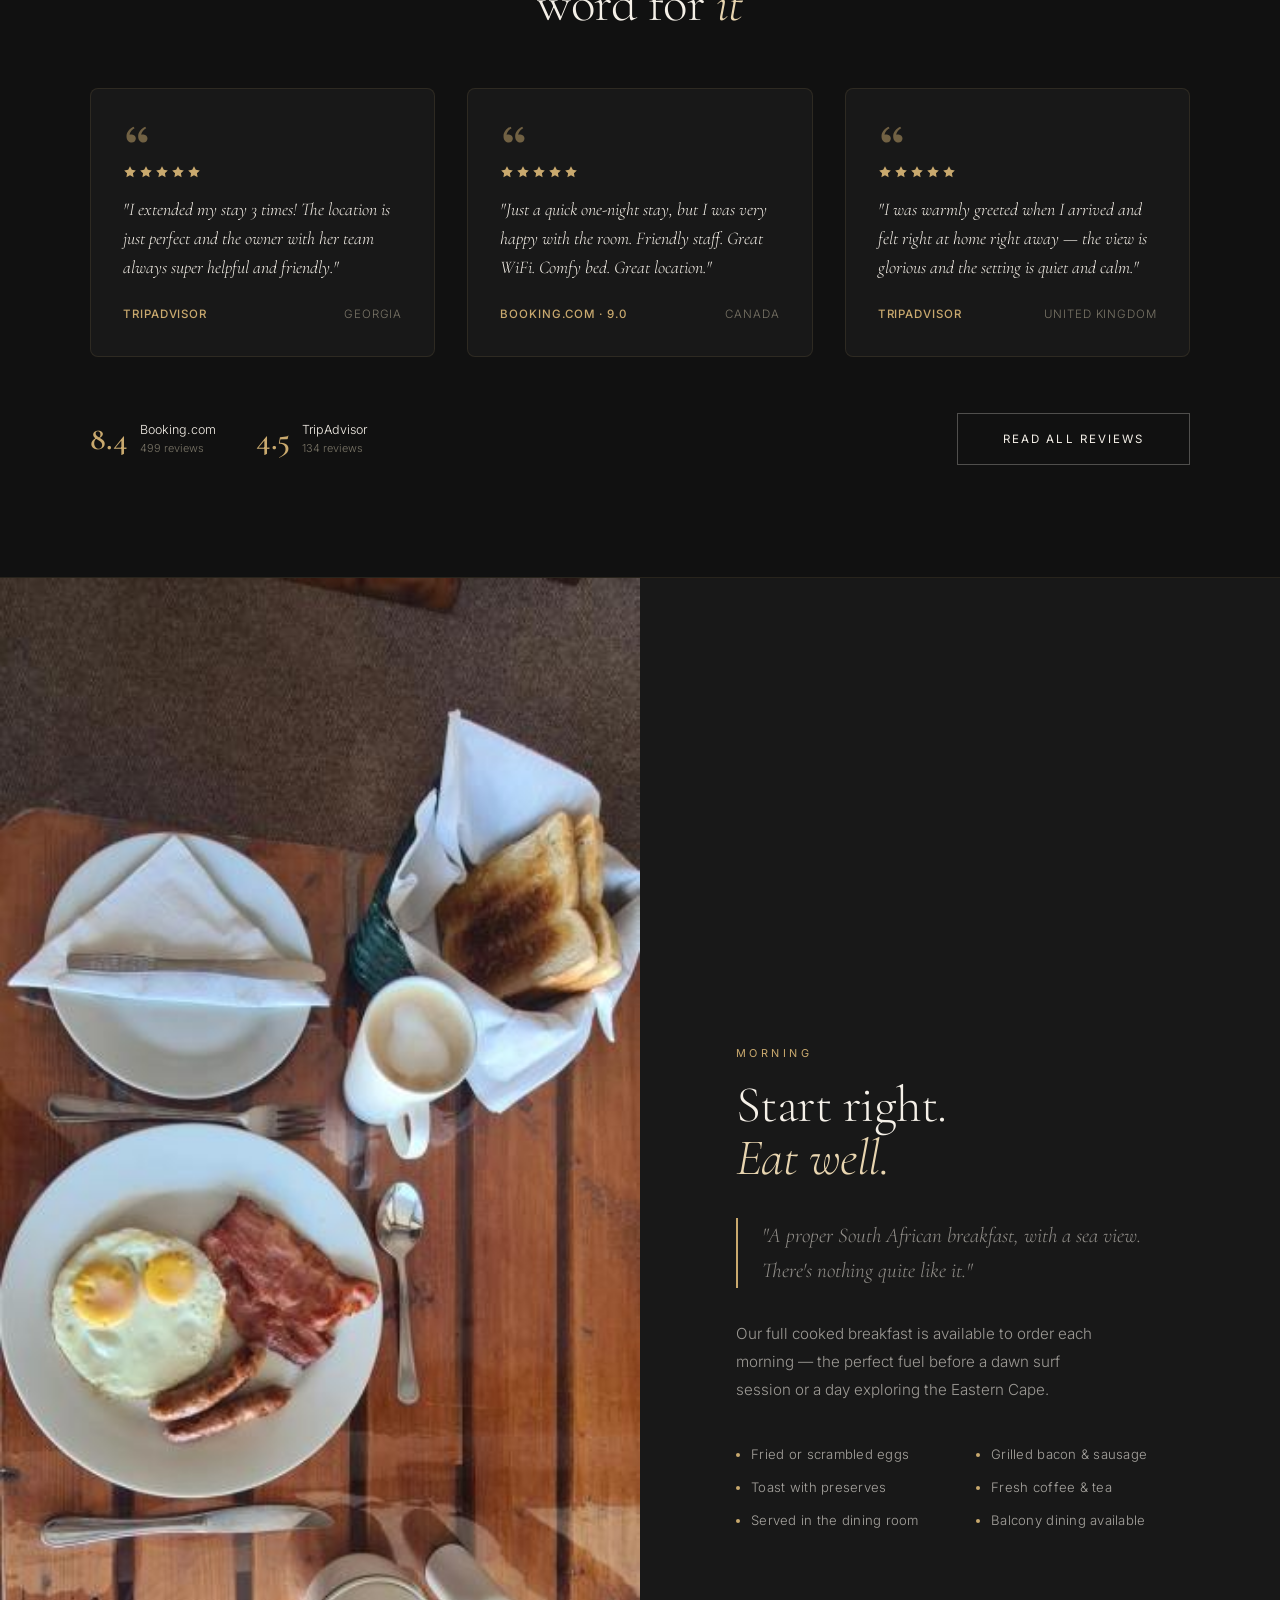
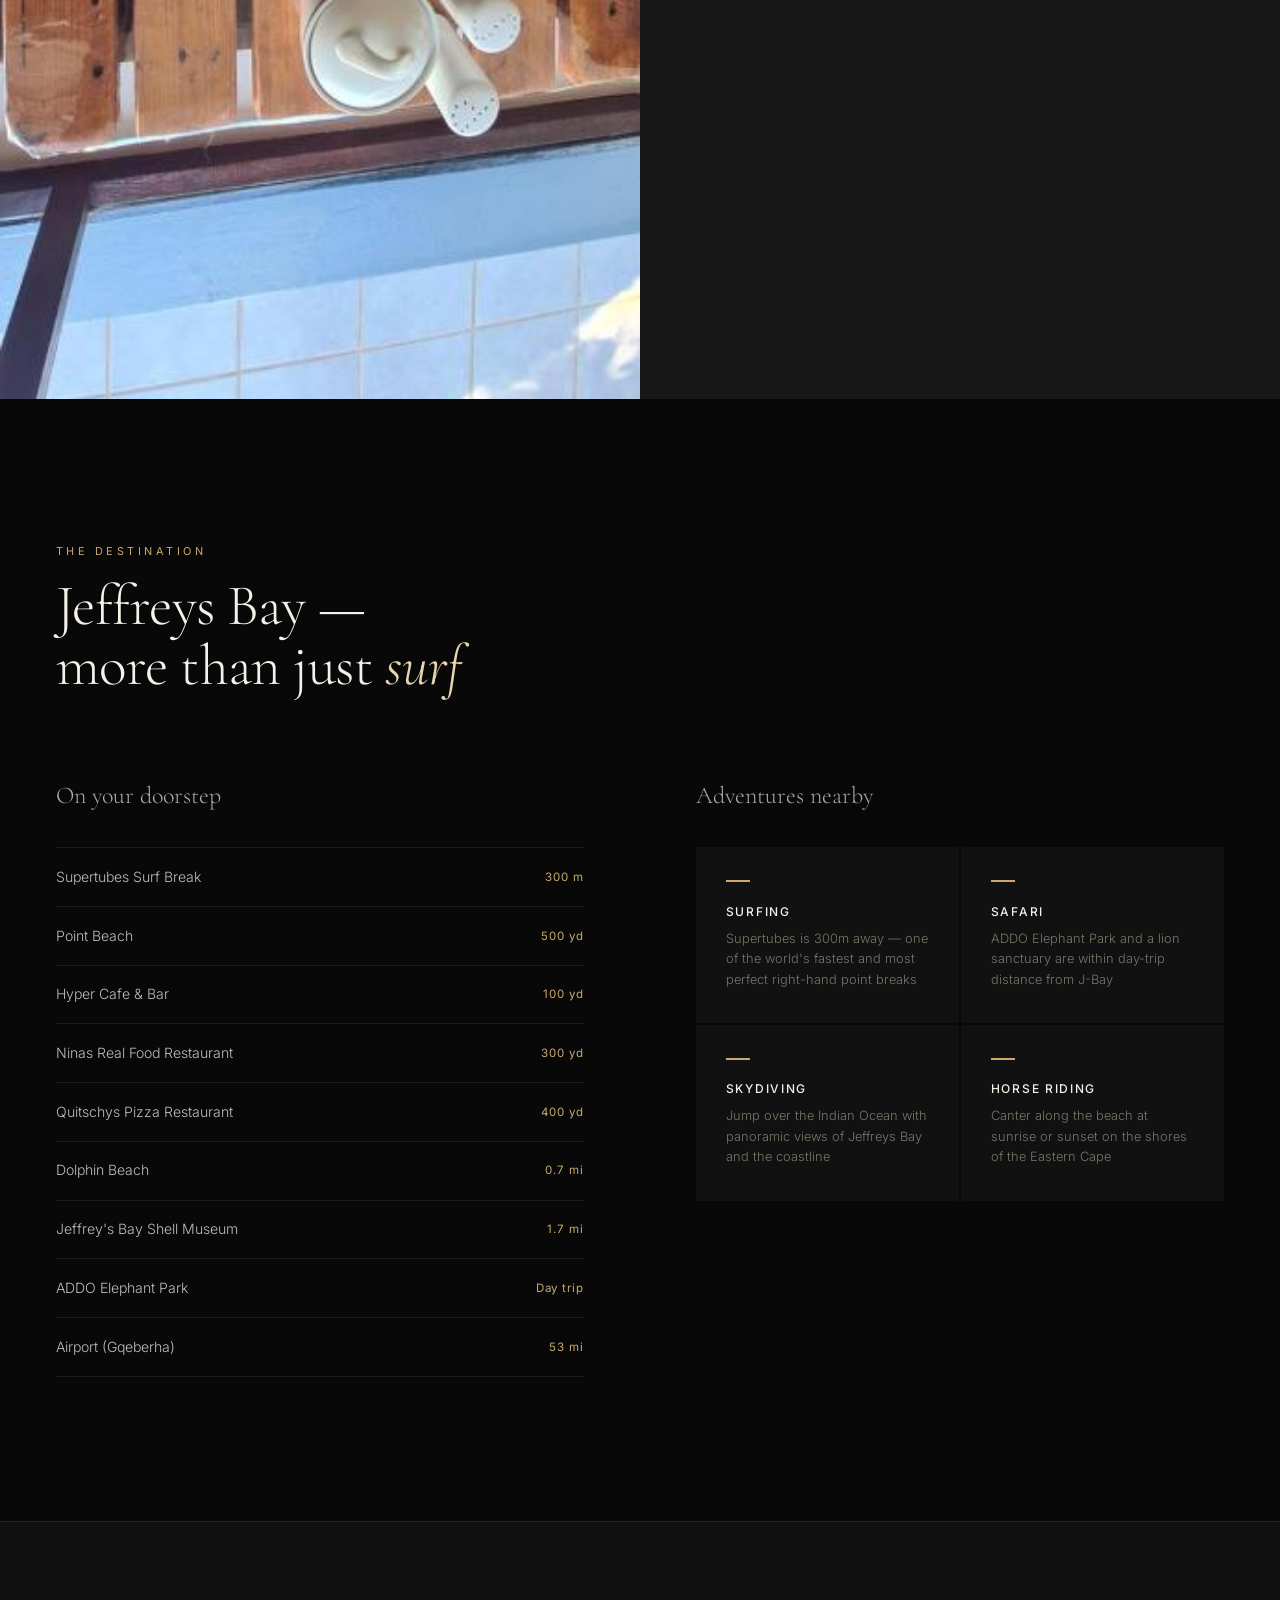
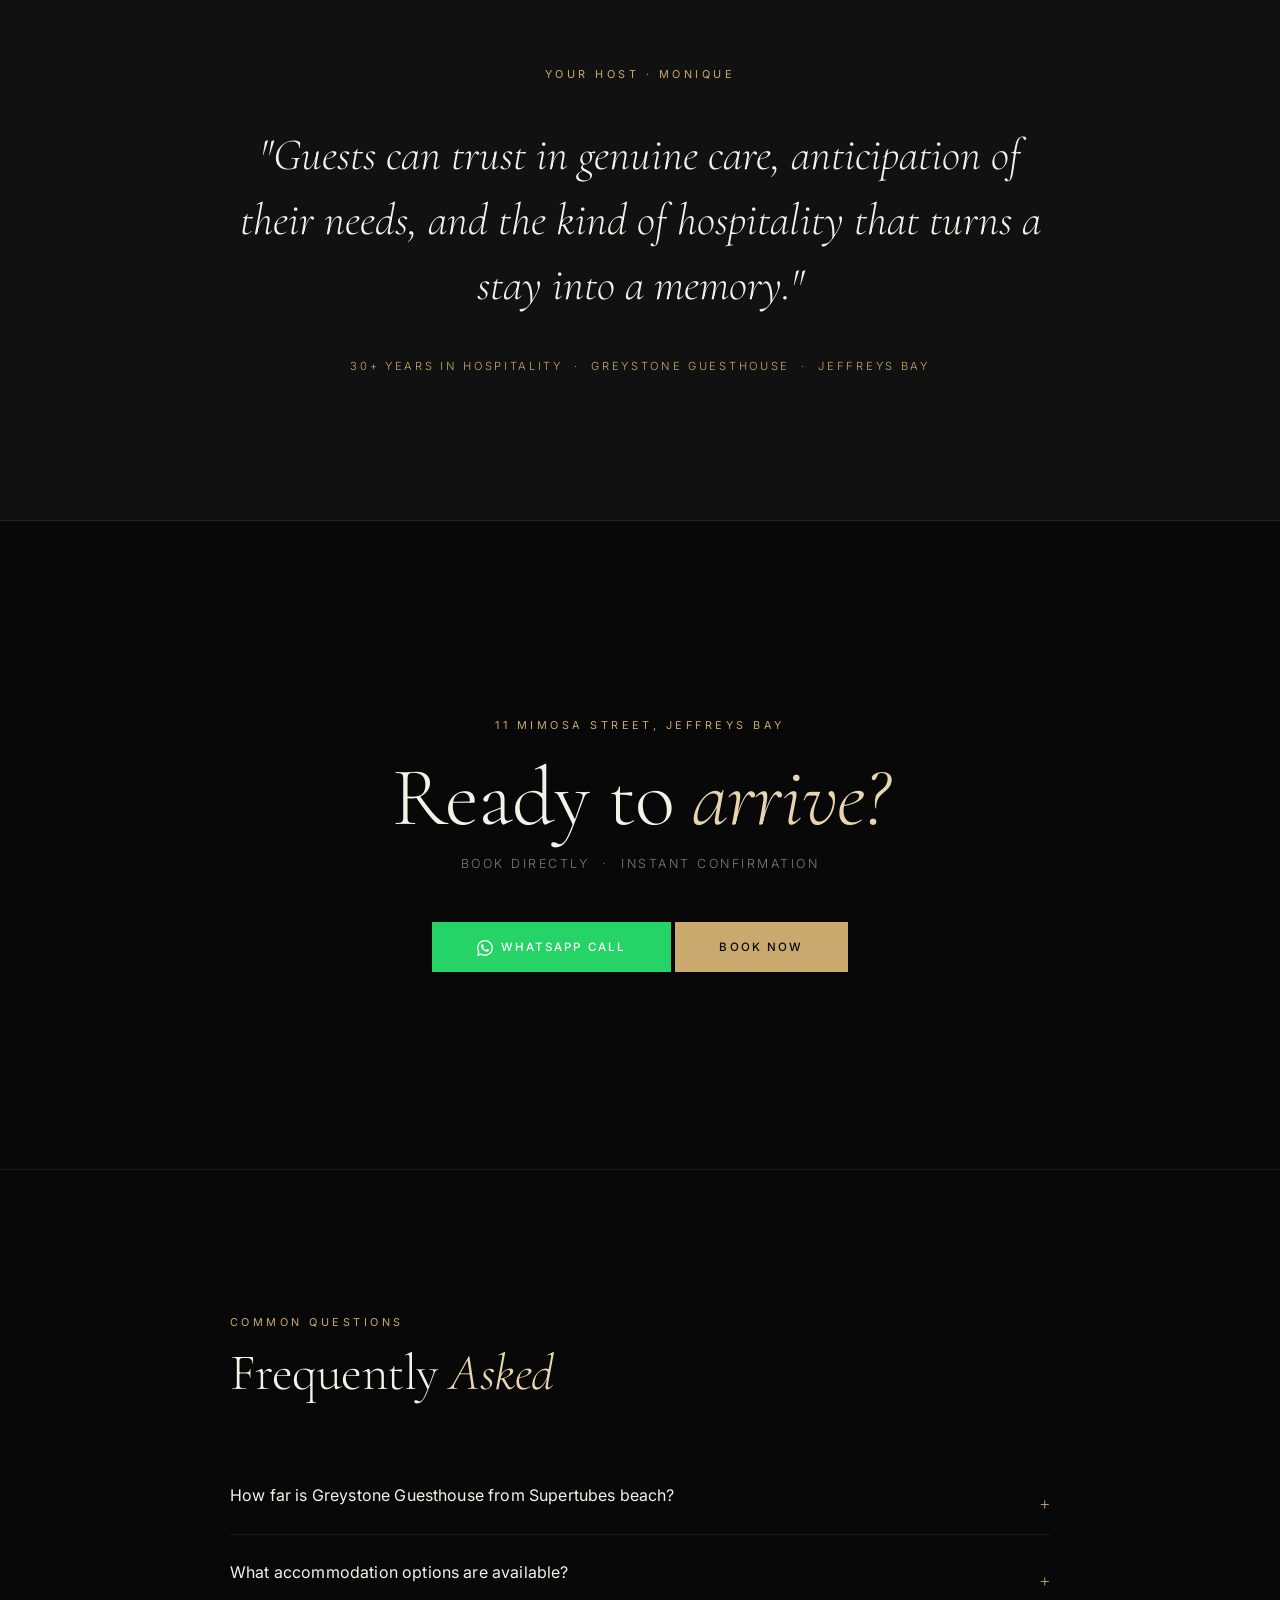
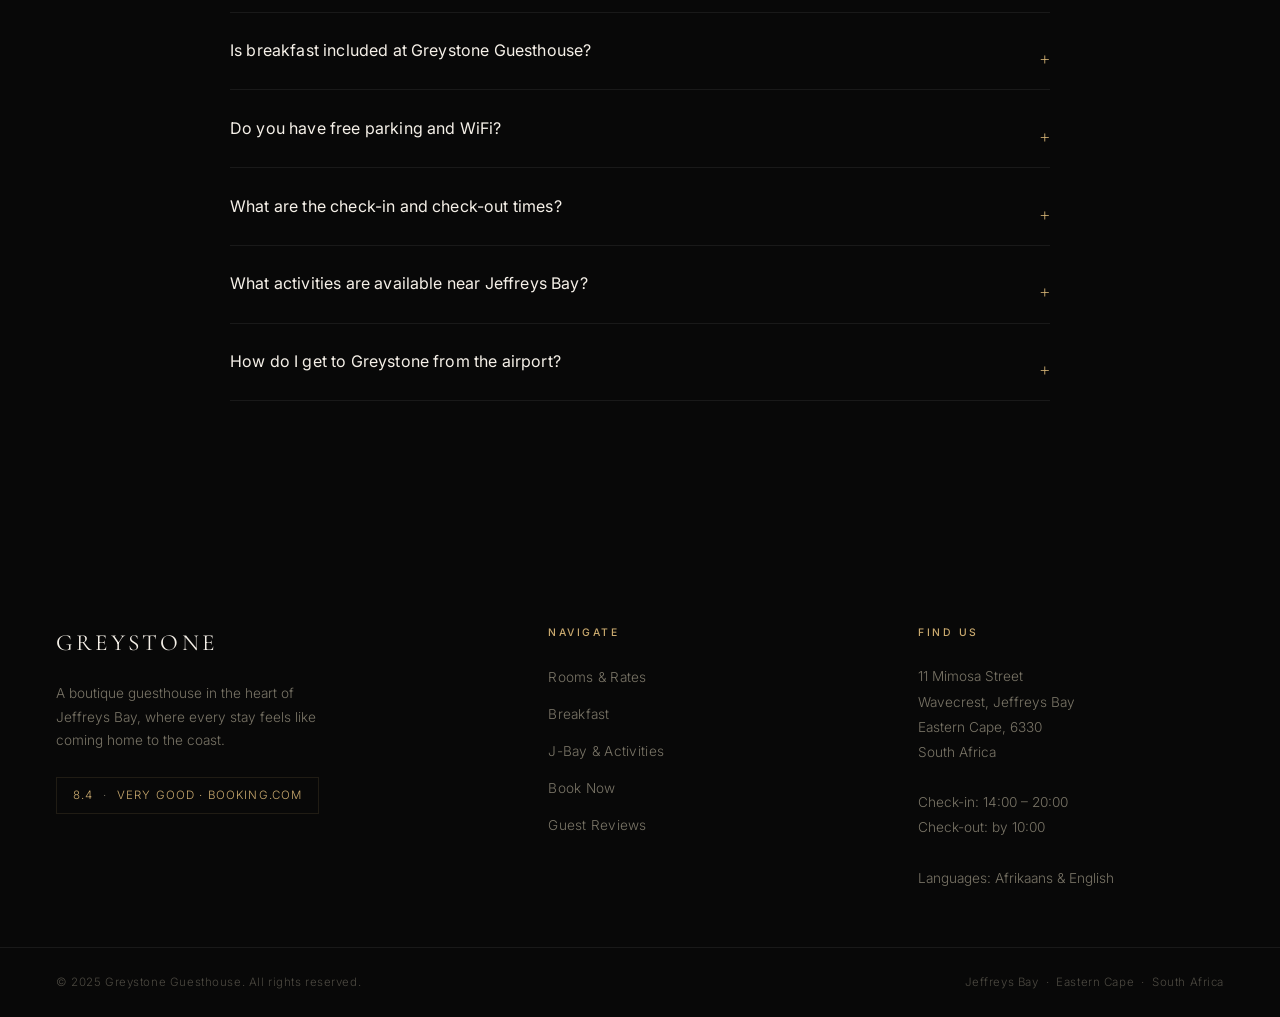
==== commit 1e7de835: "Adjust breakfast image focus to center on eggs and bacon Co-Authored-By: Claude Opus 4.6 (1M context" ====
--- a/index.html
+++ b/index.html
@@ -605,7 +605,7 @@
       width: 52%;
       height: 46%;
       object-fit: cover;
-      object-position: center top;
+      object-position: center 60%;
       outline: 5px solid var(--ink);
     }
 
@@ -947,7 +947,7 @@
       width: 100%;
       height: 100%;
       object-fit: cover;
-      object-position: center top;
+      object-position: center 60%;
     }
 
     .breakfast-content {
@@ -1917,18 +1917,44 @@
       var link = e.target.closest('a[href]');
       if (!link) return;
       var href = link.href;
+      var label = link.getAttribute('aria-label') || link.textContent.trim();
       if (href.indexOf('book.nightsbridge.com') !== -1) {
         gtag('event', 'begin_booking', {
           event_category: 'conversion',
-          event_label: link.getAttribute('aria-label') || link.textContent.trim(),
+          event_label: label,
           link_url: href
         });
       } else if (href.indexOf('wa.me') !== -1) {
         gtag('event', 'contact_whatsapp', {
           event_category: 'conversion',
-          event_label: link.getAttribute('aria-label') || link.textContent.trim(),
+          event_label: label,
           link_url: href
         });
+      } else if (href.indexOf('reviews.html') !== -1) {
+        gtag('event', 'view_reviews', {
+          event_category: 'engagement',
+          event_label: label
+        });
+      } else if (href.indexOf('booking.com') !== -1) {
+        gtag('event', 'click_booking_com', {
+          event_category: 'outbound',
+          event_label: label,
+          link_url: href
+        });
+      } else if (href.indexOf('tripadvisor') !== -1) {
+        gtag('event', 'click_tripadvisor', {
+          event_category: 'outbound',
+          event_label: label,
+          link_url: href
+        });
+      } else if (href.indexOf('#') !== -1 && href.indexOf('#') === href.indexOf('#')) {
+        var section = href.split('#')[1];
+        if (section) {
+          gtag('event', 'navigate_section', {
+            event_category: 'engagement',
+            event_label: section
+          });
+        }
       }
     });
   </script>
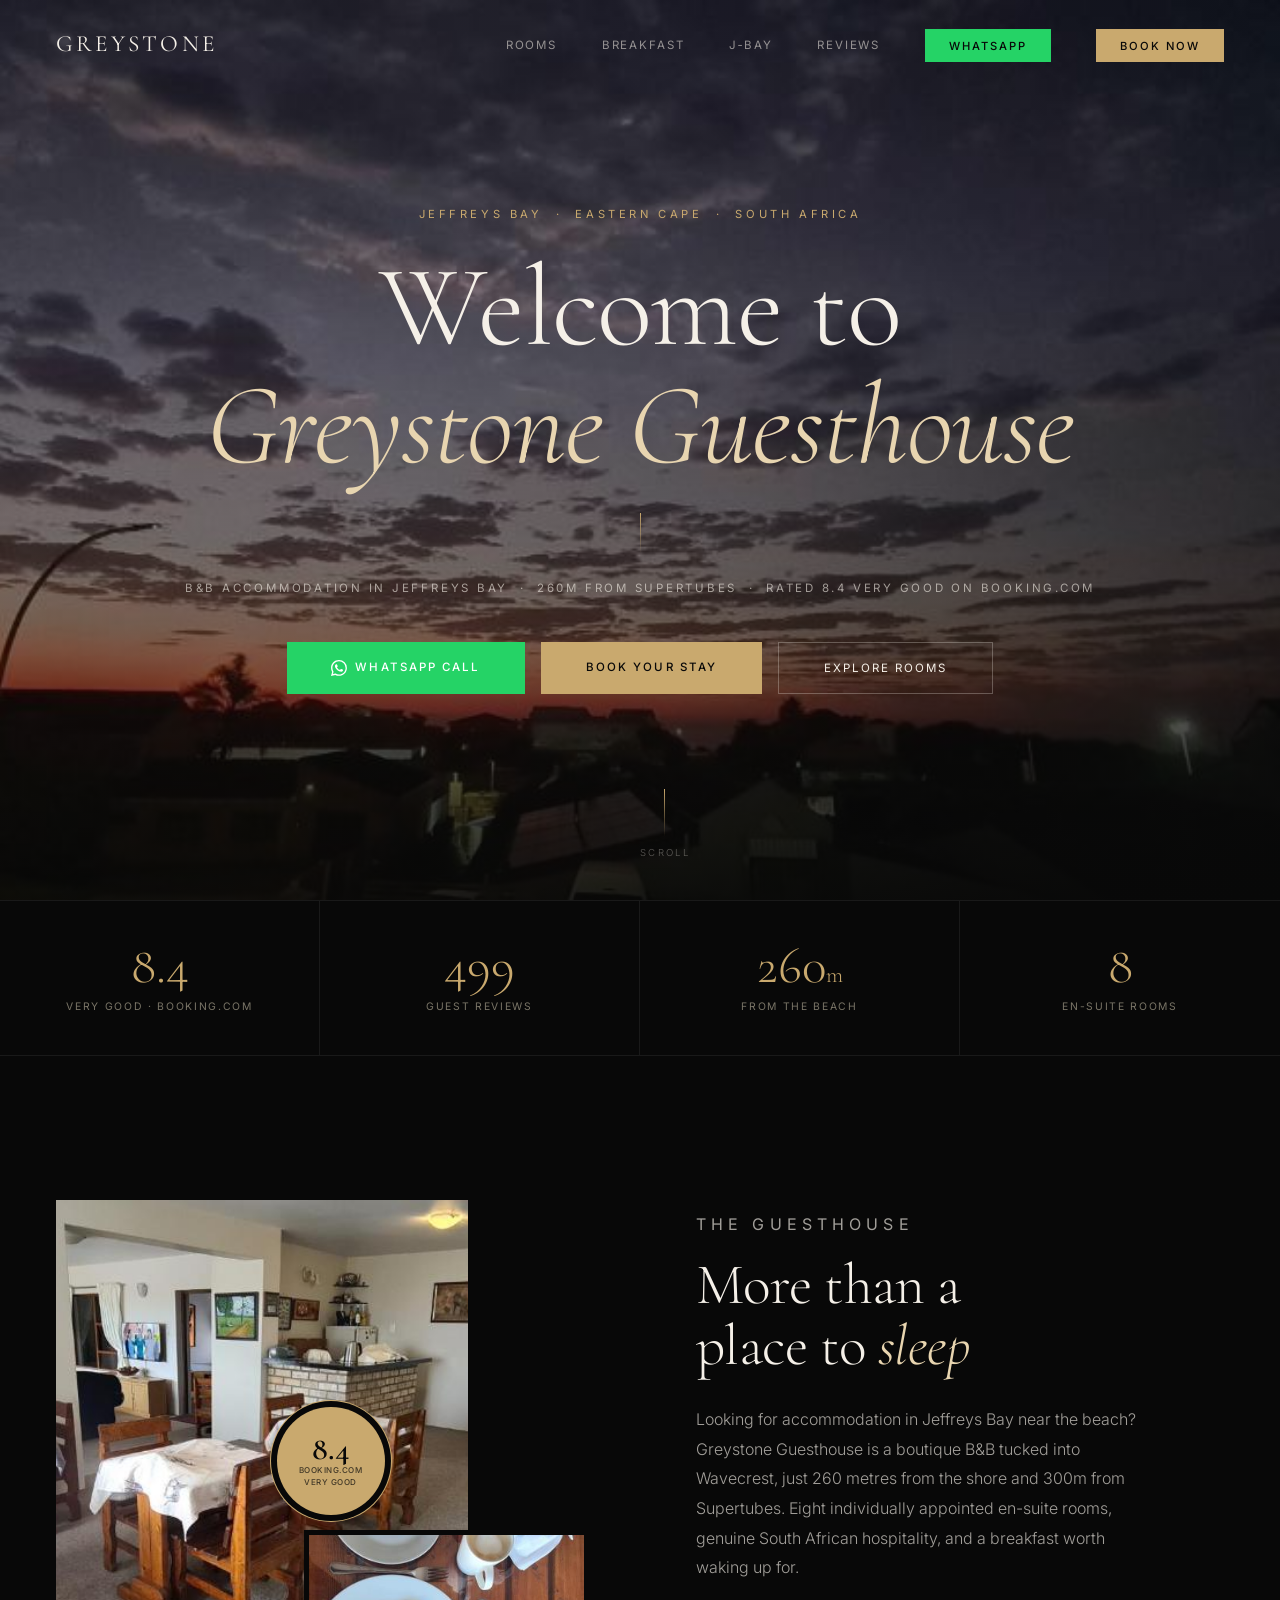
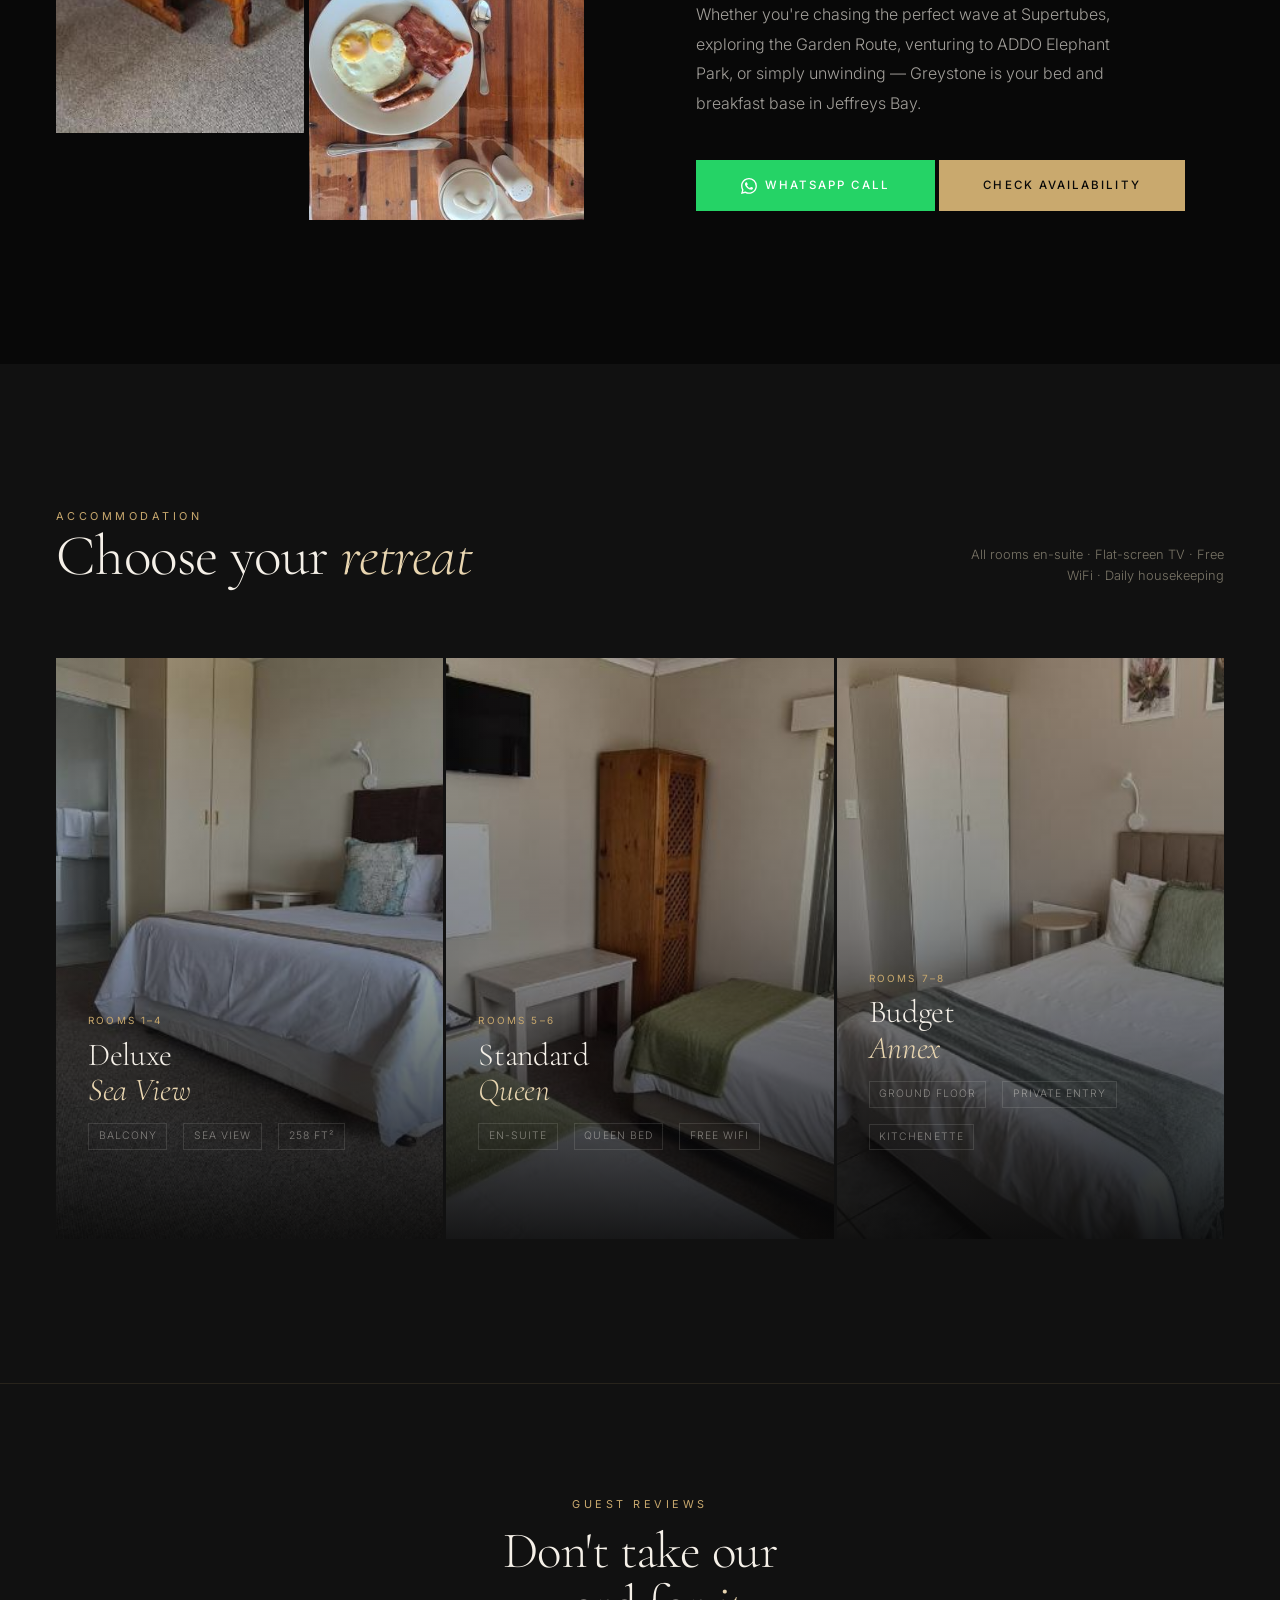
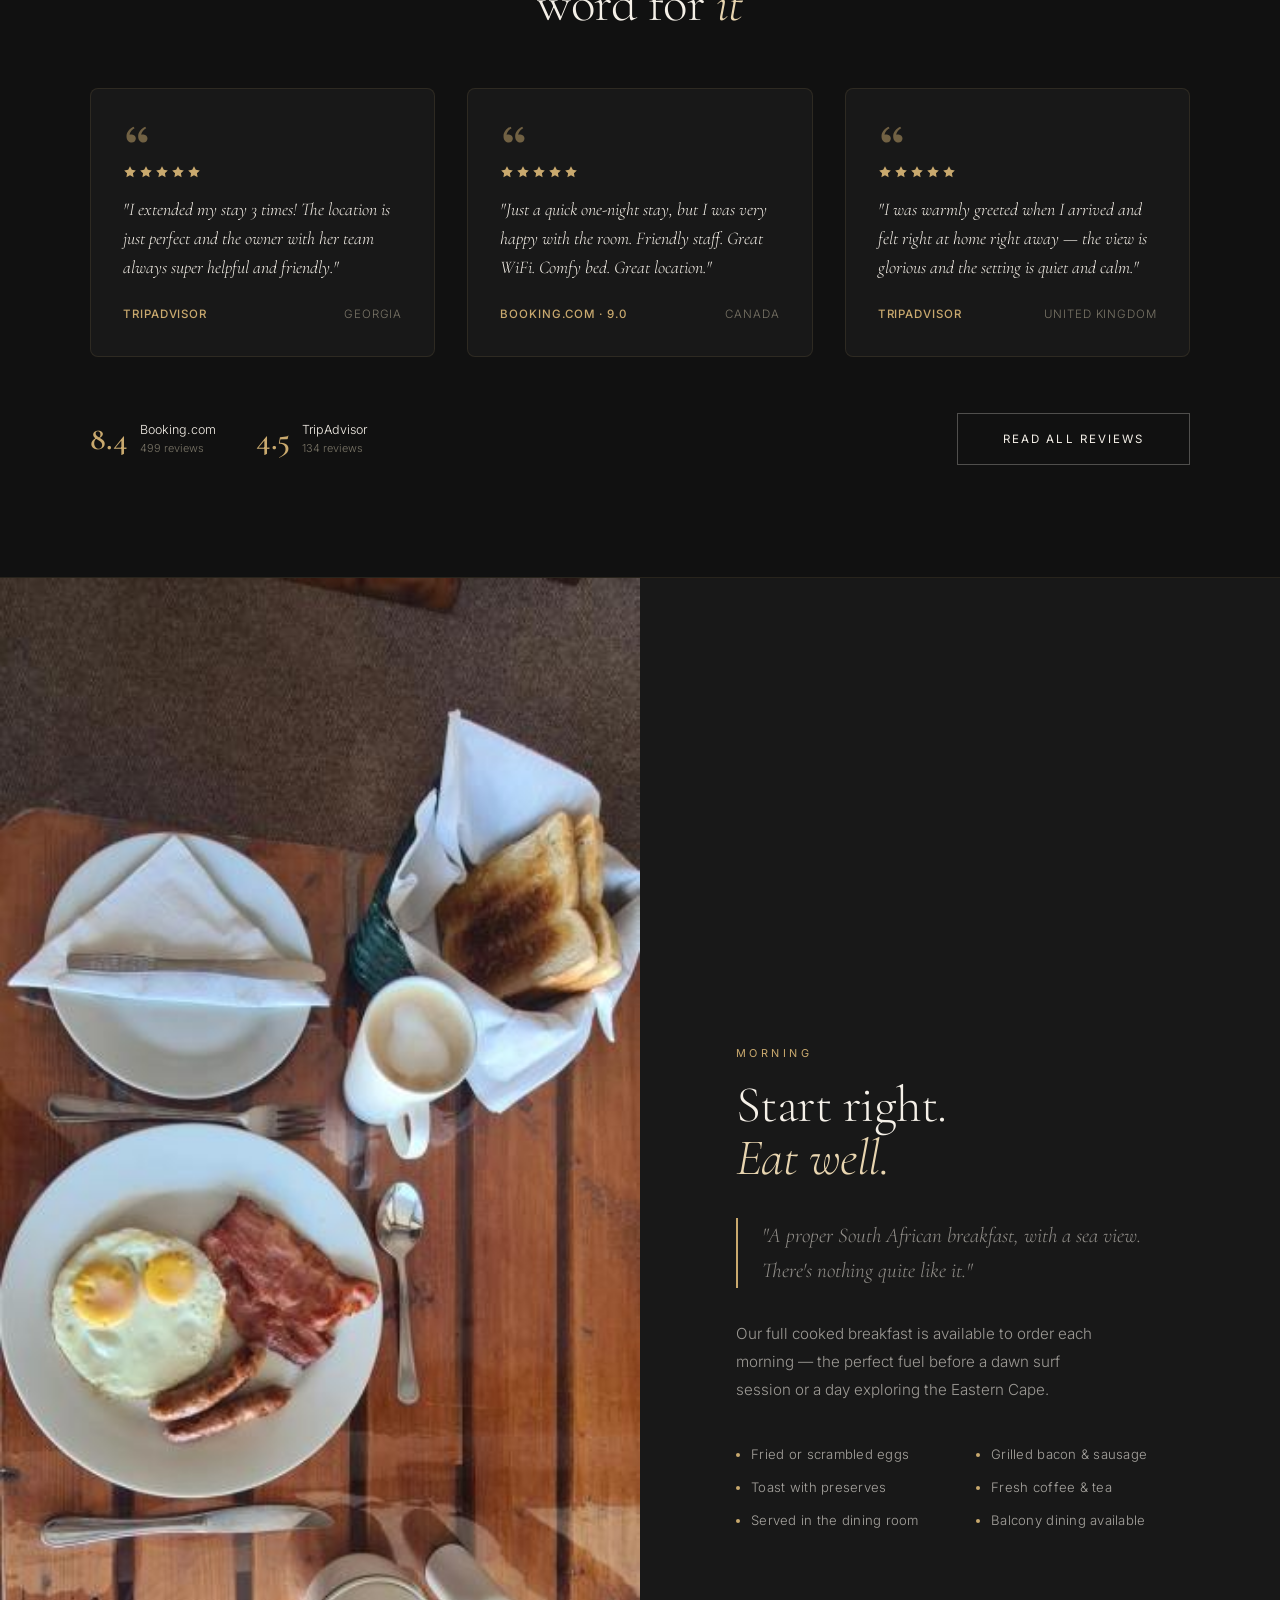
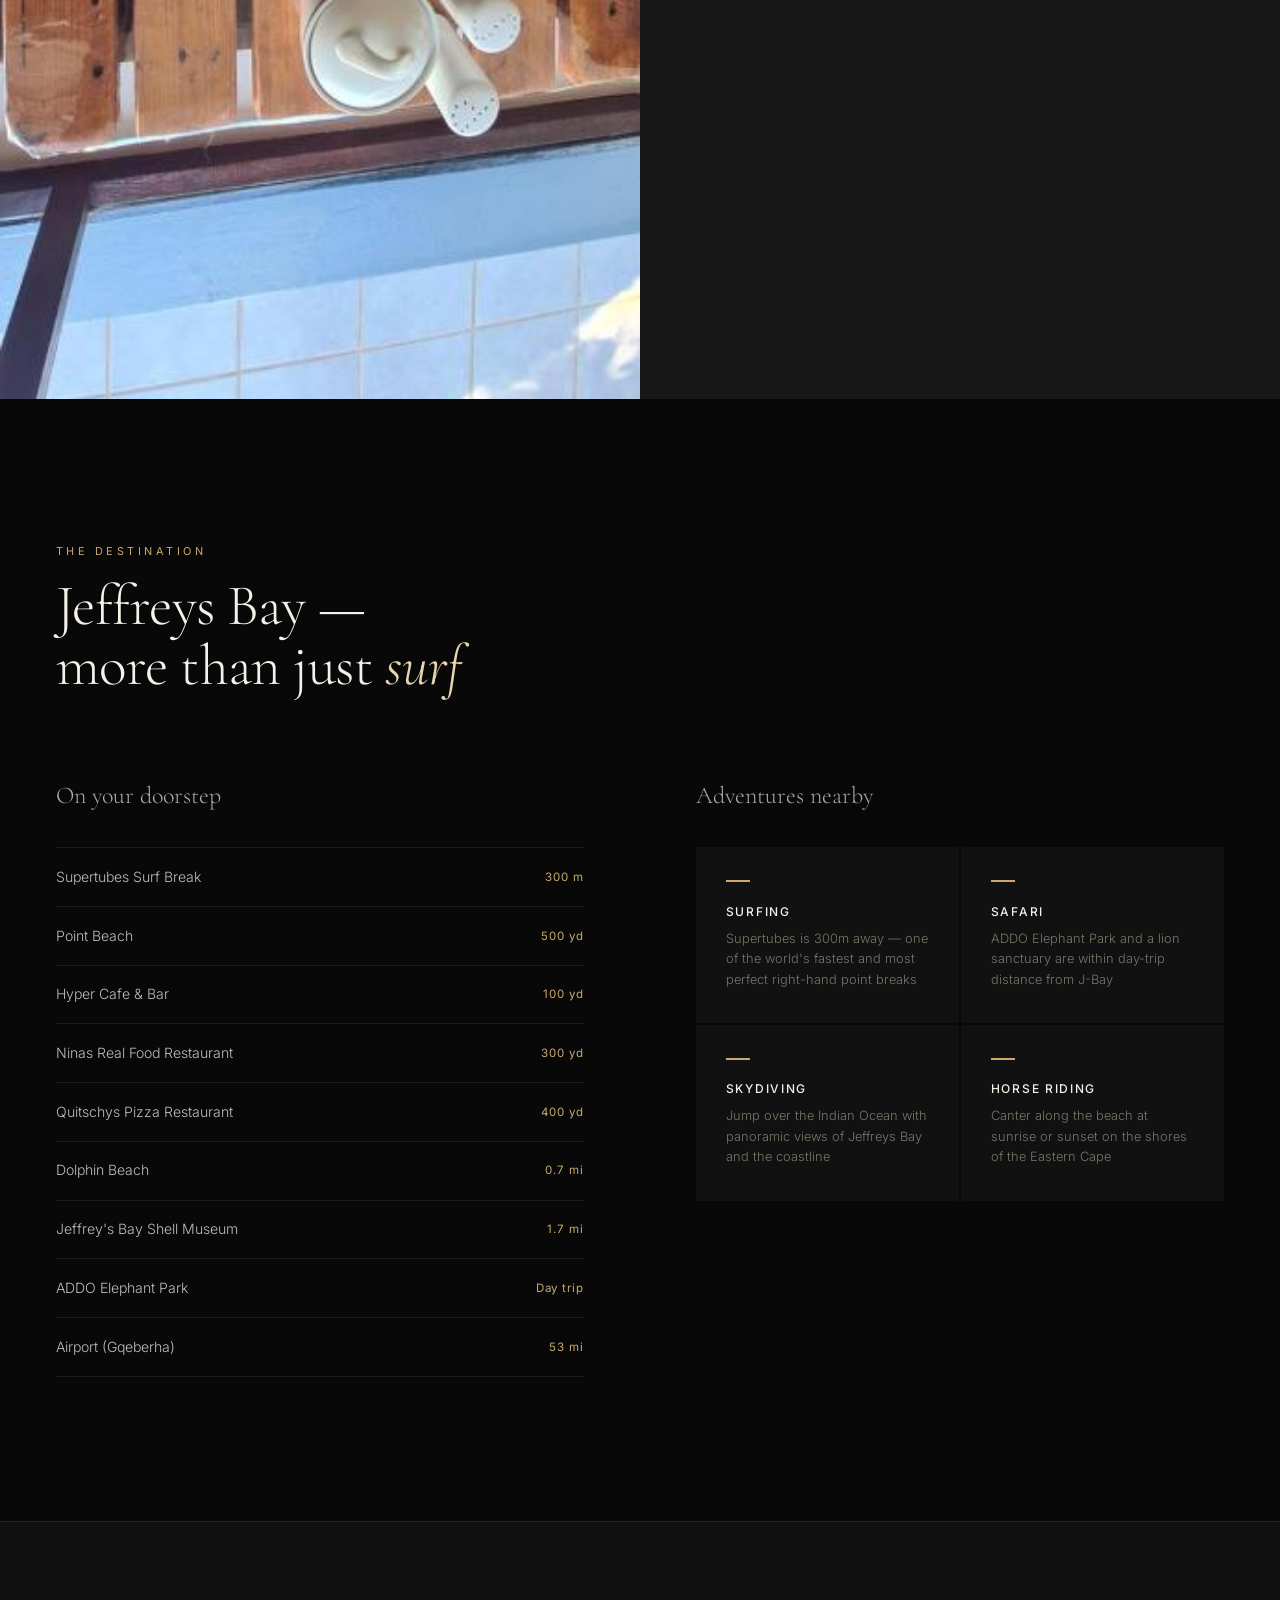
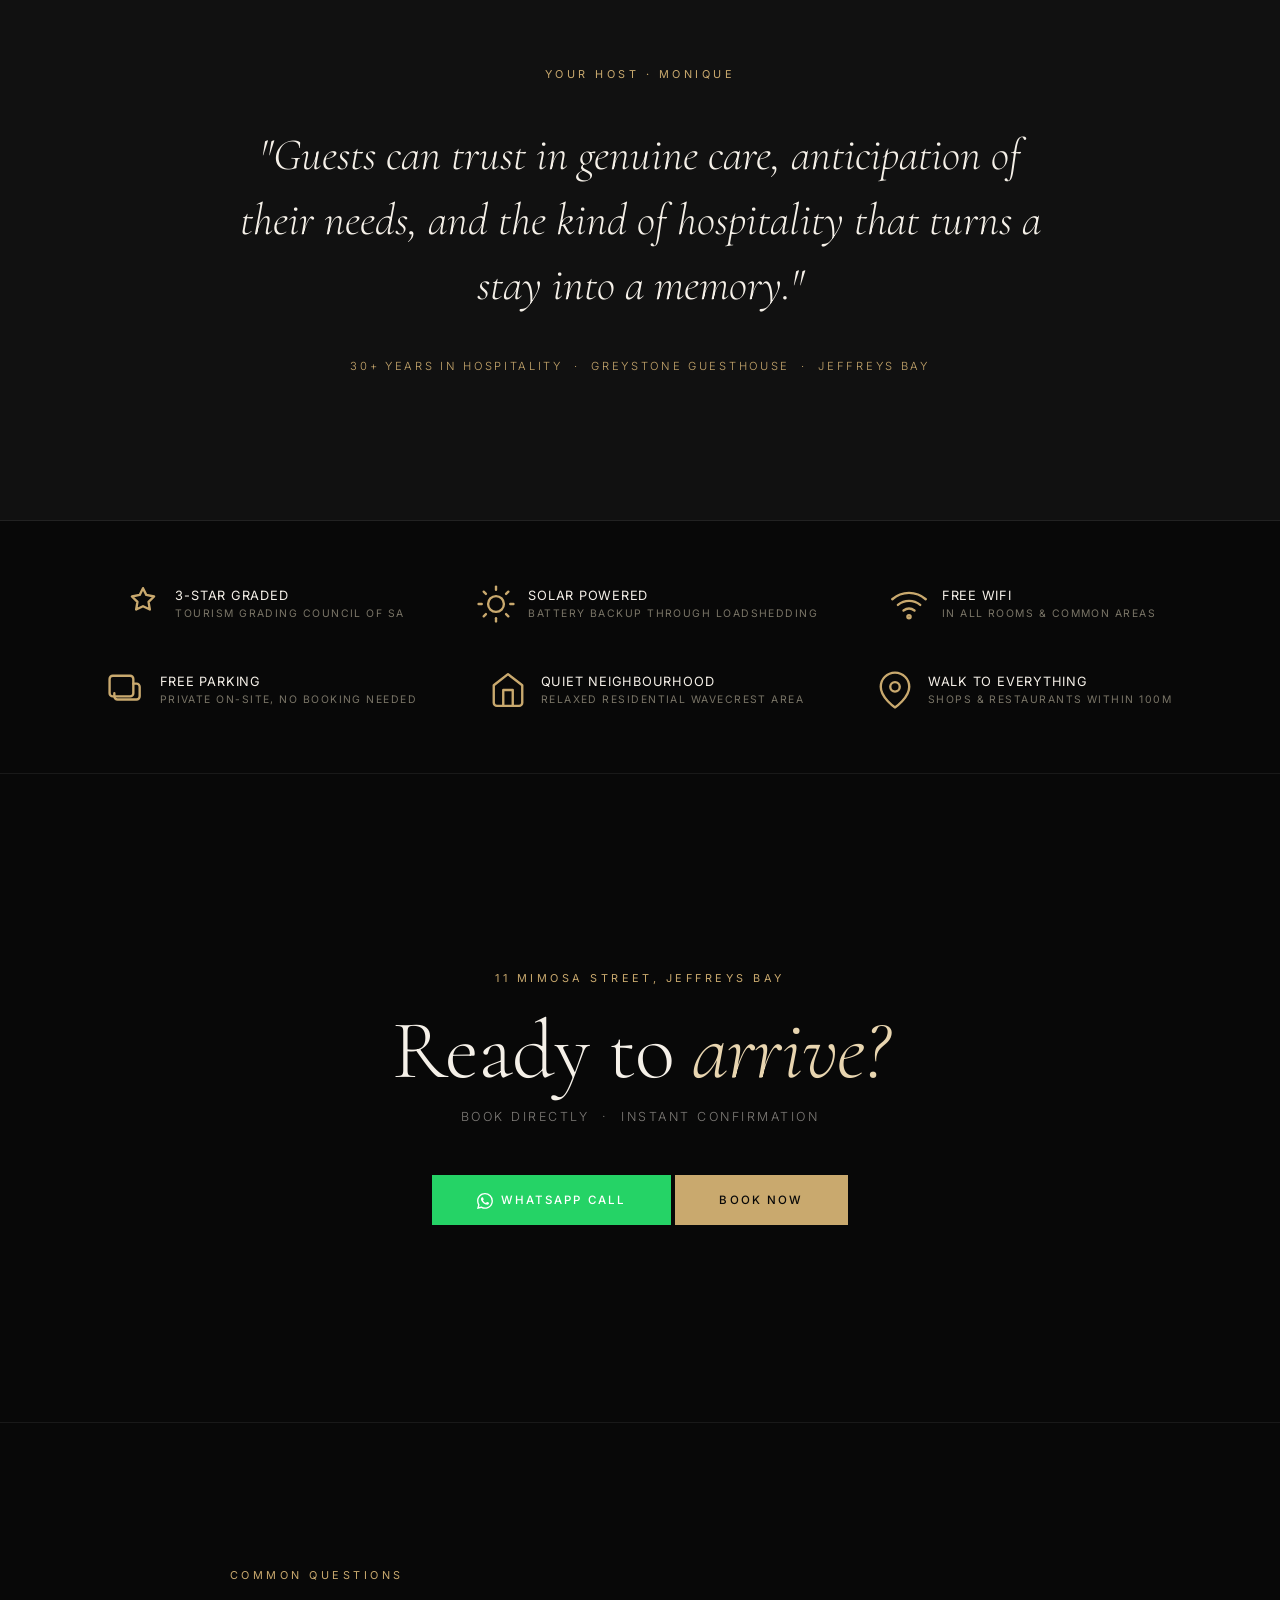
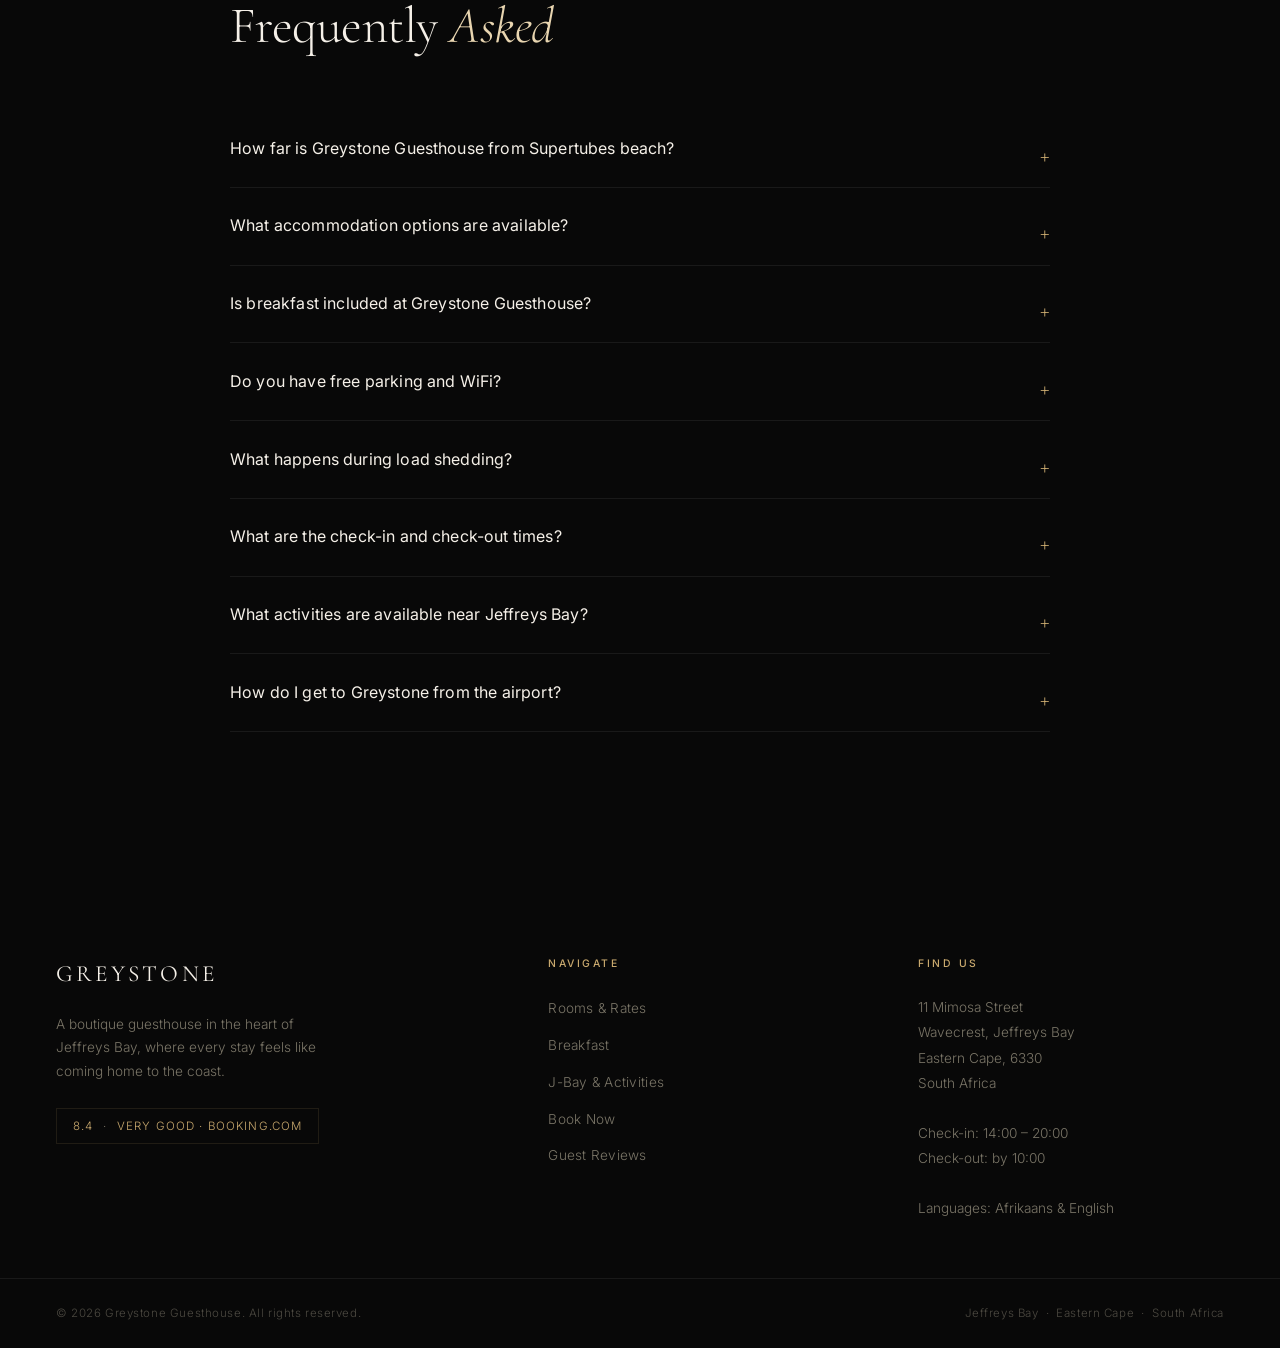
==== commit c80fb093: "Add trust strip with grading, solar power, and location highlights - Add 6-item trust badge strip (3" ====
--- a/index.html
+++ b/index.html
@@ -45,7 +45,7 @@
     "@context": "https://schema.org",
     "@type": "LodgingBusiness",
     "name": "Greystone Guesthouse",
-    "alternateName": ["Greystone Guest House", "Greystone B&B Jeffreys Bay"],
+    "alternateName": ["Greystone B&B Jeffreys Bay"],
     "description": "Boutique bed and breakfast accommodation in Jeffreys Bay, South Africa. Located 260 metres from Supertubes beach, Greystone Guesthouse offers 8 en-suite rooms with sea views, full South African breakfast, free WiFi, and free parking. Ideal for surfers, couples, and travellers exploring the Eastern Cape and Garden Route.",
     "url": "https://greystoneguesthouse.co.za",
     "telephone": "+27829537641",
@@ -92,7 +92,8 @@
       { "@type": "LocationFeatureSpecification", "name": "Games Room", "value": true },
       { "@type": "LocationFeatureSpecification", "name": "Breakfast Available", "value": true },
       { "@type": "LocationFeatureSpecification", "name": "Safety Deposit Box", "value": true },
-      { "@type": "LocationFeatureSpecification", "name": "Shuttle Service", "value": true }
+      { "@type": "LocationFeatureSpecification", "name": "Shuttle Service", "value": true },
+      { "@type": "LocationFeatureSpecification", "name": "Solar Power with Battery Backup", "value": true }
     ],
     "makesOffer": [
       {
@@ -171,7 +172,7 @@
         "name": "Is breakfast included at Greystone Guesthouse?",
         "acceptedAnswer": {
           "@type": "Answer",
-          "text": "A full cooked South African breakfast is available to order each morning, featuring eggs, bacon, sausages, toast, fresh coffee and tea. Breakfast can be enjoyed in the dining room or on the balcony with sea views."
+          "text": "Cost sensitive guests have requested that we price for rooms only. A full cooked South African breakfast is available as an optional extra to order each morning, featuring eggs, bacon, sausages, toast, fresh coffee and tea. Breakfast can be enjoyed in the dining room or on the balcony with sea views."
         }
       },
       {
@@ -180,6 +181,14 @@
         "acceptedAnswer": {
           "@type": "Answer",
           "text": "Yes, Greystone Guesthouse offers free private on-site parking (no reservation needed) and free WiFi throughout the property, including in all guest rooms."
+        }
+      },
+      {
+        "@type": "Question",
+        "name": "What happens during load shedding at Greystone Guesthouse?",
+        "acceptedAnswer": {
+          "@type": "Answer",
+          "text": "Nothing changes for our guests. Greystone Guesthouse has a full solar power system with inverter and battery backup, so your lights, WiFi, and hot water stay on through Eskom power outages. You can continue working, streaming and using your devices without interruption."
         }
       },
       {
@@ -1135,6 +1144,54 @@
       letter-spacing: 0.24em;
       text-transform: uppercase;
       color: var(--gold);
+    }
+
+    /* ─── TRUST STRIP ────────────────────────────────────────────── */
+    .trust-strip {
+      display: flex;
+      justify-content: center;
+      flex-wrap: wrap;
+      gap: 3rem 4.5rem;
+      padding: 4rem 2rem;
+      border-bottom: 1px solid var(--border-faint);
+    }
+
+    .trust-item {
+      display: flex;
+      align-items: center;
+      gap: 0.85rem;
+    }
+
+    .trust-icon {
+      width: 38px;
+      height: 38px;
+      flex-shrink: 0;
+      color: var(--gold);
+    }
+
+    .trust-label {
+      font-size: 0.65rem;
+      font-weight: 400;
+      letter-spacing: 0.14em;
+      text-transform: uppercase;
+      color: var(--muted);
+      line-height: 1.5;
+    }
+
+    .trust-label strong {
+      display: block;
+      font-size: 0.8rem;
+      font-weight: 400;
+      letter-spacing: 0.06em;
+      color: var(--cream);
+    }
+
+    @media (max-width: 768px) {
+      .trust-strip { gap: 2rem 3rem; padding: 3rem 1.5rem; }
+    }
+
+    @media (max-width: 480px) {
+      .trust-strip { flex-direction: column; align-items: center; gap: 1.8rem; }
     }
 
     /* ─── CTA BANNER ────────────────────────────────────────────── */
@@ -1765,6 +1822,34 @@
     </div>
   </section>
 
+  <!-- ── TRUST STRIP ───────────────────────────────────────────────── -->
+  <div class="trust-strip reveal" role="region" aria-label="Guest assurances">
+    <div class="trust-item">
+      <svg class="trust-icon" viewBox="0 0 24 24" fill="none" stroke="currentColor" stroke-width="1.5" stroke-linecap="round" stroke-linejoin="round" aria-hidden="true"><path d="M12 2l2.09 4.26L19 7.27l-3.5 3.41.82 4.82L12 13.4l-4.32 2.1.82-4.82L5 7.27l4.91-1.01L12 2z"/></svg>
+      <span class="trust-label"><strong>3-Star Graded</strong>Tourism Grading Council of SA</span>
+    </div>
+    <div class="trust-item">
+      <svg class="trust-icon" viewBox="0 0 24 24" fill="none" stroke="currentColor" stroke-width="1.5" stroke-linecap="round" stroke-linejoin="round" aria-hidden="true"><circle cx="12" cy="12" r="5"/><line x1="12" y1="1" x2="12" y2="3"/><line x1="12" y1="21" x2="12" y2="23"/><line x1="4.22" y1="4.22" x2="5.64" y2="5.64"/><line x1="18.36" y1="18.36" x2="19.78" y2="19.78"/><line x1="1" y1="12" x2="3" y2="12"/><line x1="21" y1="12" x2="23" y2="12"/><line x1="4.22" y1="19.78" x2="5.64" y2="18.36"/><line x1="18.36" y1="5.64" x2="19.78" y2="4.22"/></svg>
+      <span class="trust-label"><strong>Solar Powered</strong>Battery backup through loadshedding</span>
+    </div>
+    <div class="trust-item">
+      <svg class="trust-icon" viewBox="0 0 24 24" fill="none" stroke="currentColor" stroke-width="1.5" stroke-linecap="round" stroke-linejoin="round" aria-hidden="true"><path d="M5 12.55a11 11 0 0 1 14.08 0"/><path d="M1.42 9a16 16 0 0 1 21.16 0"/><path d="M8.53 16.11a6 6 0 0 1 6.95 0"/><circle cx="12" cy="20" r="1"/></svg>
+      <span class="trust-label"><strong>Free WiFi</strong>In all rooms &amp; common areas</span>
+    </div>
+    <div class="trust-item">
+      <svg class="trust-icon" viewBox="0 0 24 24" fill="none" stroke="currentColor" stroke-width="1.5" stroke-linecap="round" stroke-linejoin="round" aria-hidden="true"><rect x="1" y="3" width="15" height="13" rx="2" ry="2"/><path d="M16 8h2a2 2 0 0 1 2 2v6a2 2 0 0 1-2 2H6a2 2 0 0 1-2-2v-2"/></svg>
+      <span class="trust-label"><strong>Free Parking</strong>Private on-site, no booking needed</span>
+    </div>
+    <div class="trust-item">
+      <svg class="trust-icon" viewBox="0 0 24 24" fill="none" stroke="currentColor" stroke-width="1.5" stroke-linecap="round" stroke-linejoin="round" aria-hidden="true"><path d="M3 9l9-7 9 7v11a2 2 0 0 1-2 2H5a2 2 0 0 1-2-2z"/><polyline points="9 22 9 12 15 12 15 22"/></svg>
+      <span class="trust-label"><strong>Quiet Neighbourhood</strong>Relaxed residential Wavecrest area</span>
+    </div>
+    <div class="trust-item">
+      <svg class="trust-icon" viewBox="0 0 24 24" fill="none" stroke="currentColor" stroke-width="1.5" stroke-linecap="round" stroke-linejoin="round" aria-hidden="true"><path d="M21 10c0 7-9 13-9 13s-9-6-9-13a9 9 0 0 1 18 0z"/><circle cx="12" cy="10" r="3"/></svg>
+      <span class="trust-label"><strong>Walk to Everything</strong>Shops &amp; restaurants within 100m</span>
+    </div>
+  </div>
+
   <!-- ── CTA BANNER ────────────────────────────────────────────────── -->
   <section class="cta-section" aria-label="Book your stay">
     <div class="cta-bg" role="img" aria-label="Breakfast on a Greystone balcony with sea view"></div>
@@ -1799,11 +1884,15 @@
         </details>
         <details class="faq-item">
           <summary class="faq-question">Is breakfast included at Greystone Guesthouse?</summary>
-          <p class="faq-answer">A full cooked South African breakfast is available to order each morning — eggs, bacon, sausages, toast, fresh coffee and tea. Enjoy it in the dining room or on the balcony with sea views.</p>
+          <p class="faq-answer">Cost sensitive guests have requested that we price for rooms only. A full cooked South African breakfast is available as an optional extra to order each morning — eggs, bacon, sausages, toast, fresh coffee and tea. Enjoy it in the dining room or on the balcony with sea views.</p>
         </details>
         <details class="faq-item">
           <summary class="faq-question">Do you have free parking and WiFi?</summary>
           <p class="faq-answer">Yes — Greystone Guesthouse offers free private on-site parking (no reservation needed) and free WiFi throughout the property, including in all guest rooms.</p>
+        </details>
+        <details class="faq-item">
+          <summary class="faq-question">What happens during load shedding?</summary>
+          <p class="faq-answer">Nothing changes for our guests. Greystone Guesthouse has a full solar power system with inverter and battery backup, so your lights, WiFi, and hot water stay on through Eskom power outages. You can continue working, streaming and using your devices without interruption.</p>
         </details>
         <details class="faq-item">
           <summary class="faq-question">What are the check-in and check-out times?</summary>
@@ -1862,7 +1951,7 @@
     </div>
 
     <div class="footer-bottom">
-      <p>&copy; 2025 Greystone Guesthouse. All rights reserved.</p>
+      <p>&copy; 2026 Greystone Guesthouse. All rights reserved.</p>
       <p>Jeffreys Bay &nbsp;·&nbsp; Eastern Cape &nbsp;·&nbsp; South Africa</p>
     </div>
   </footer>
